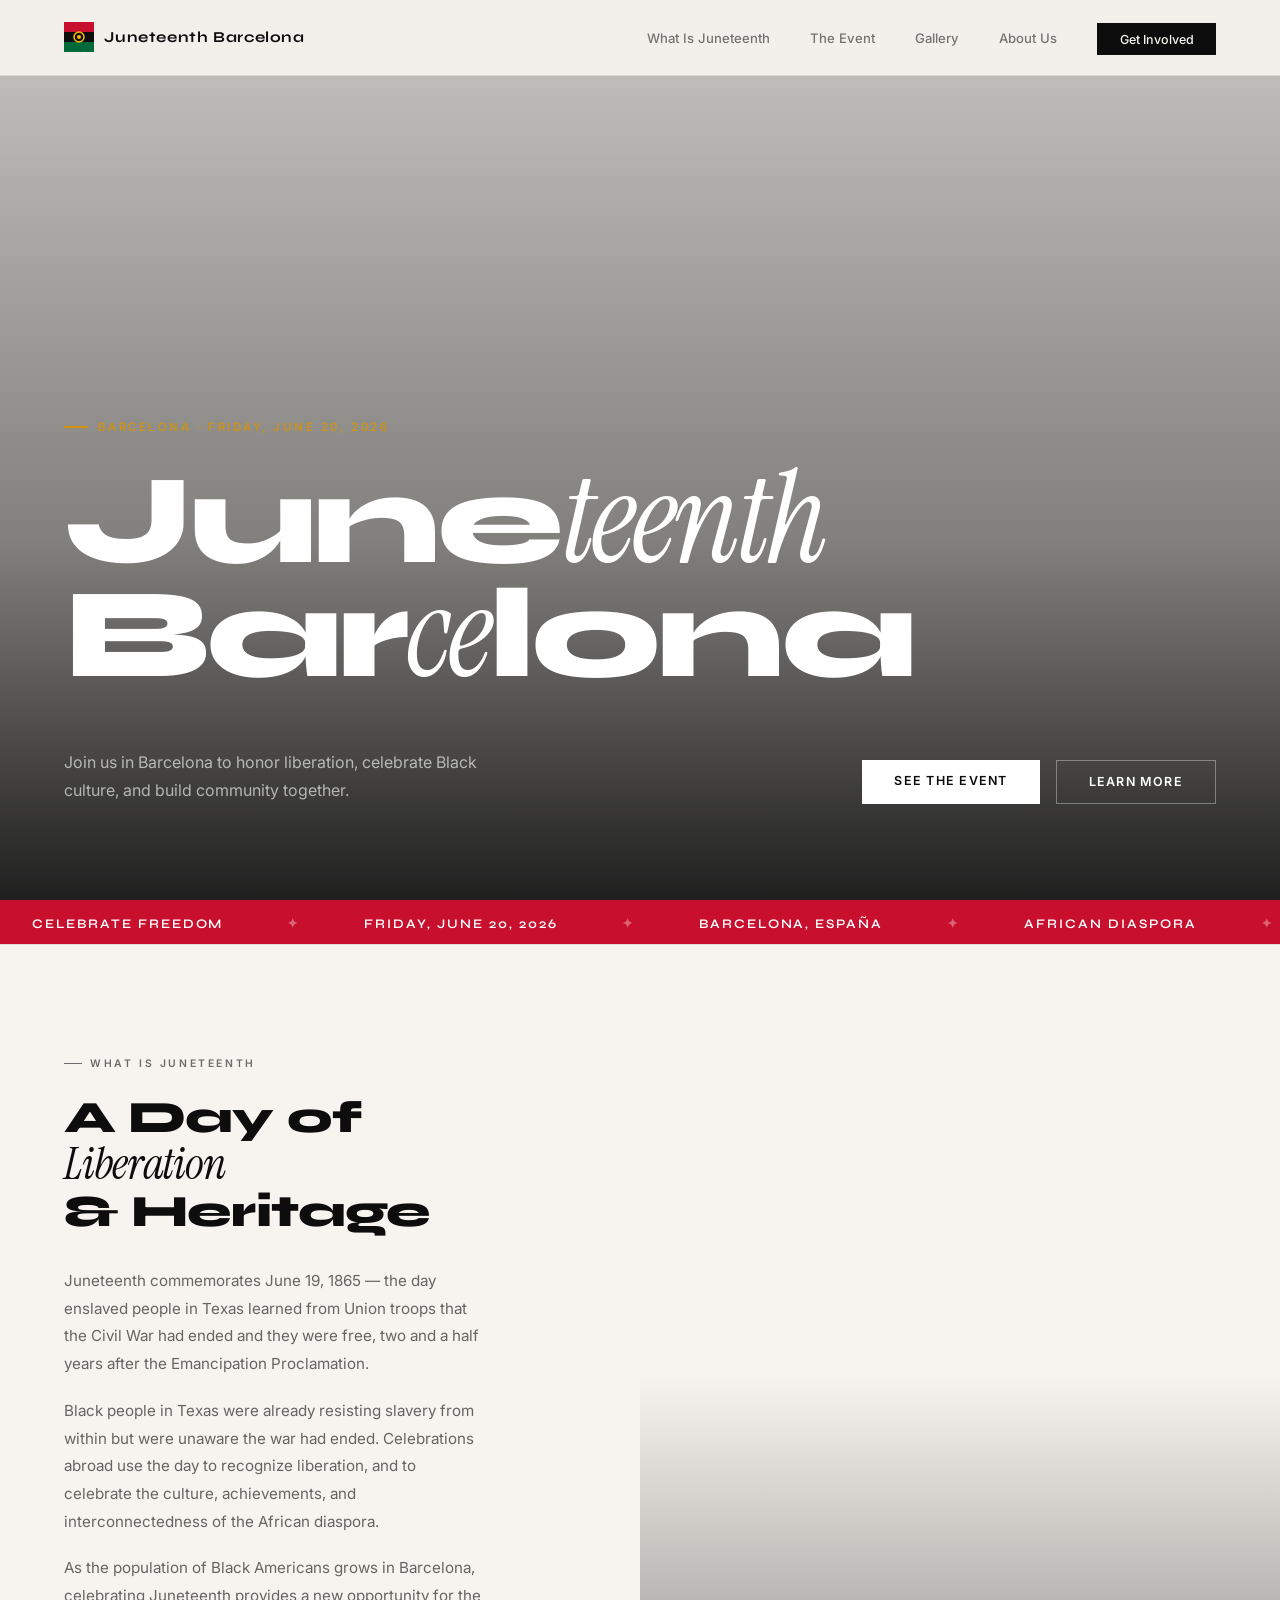
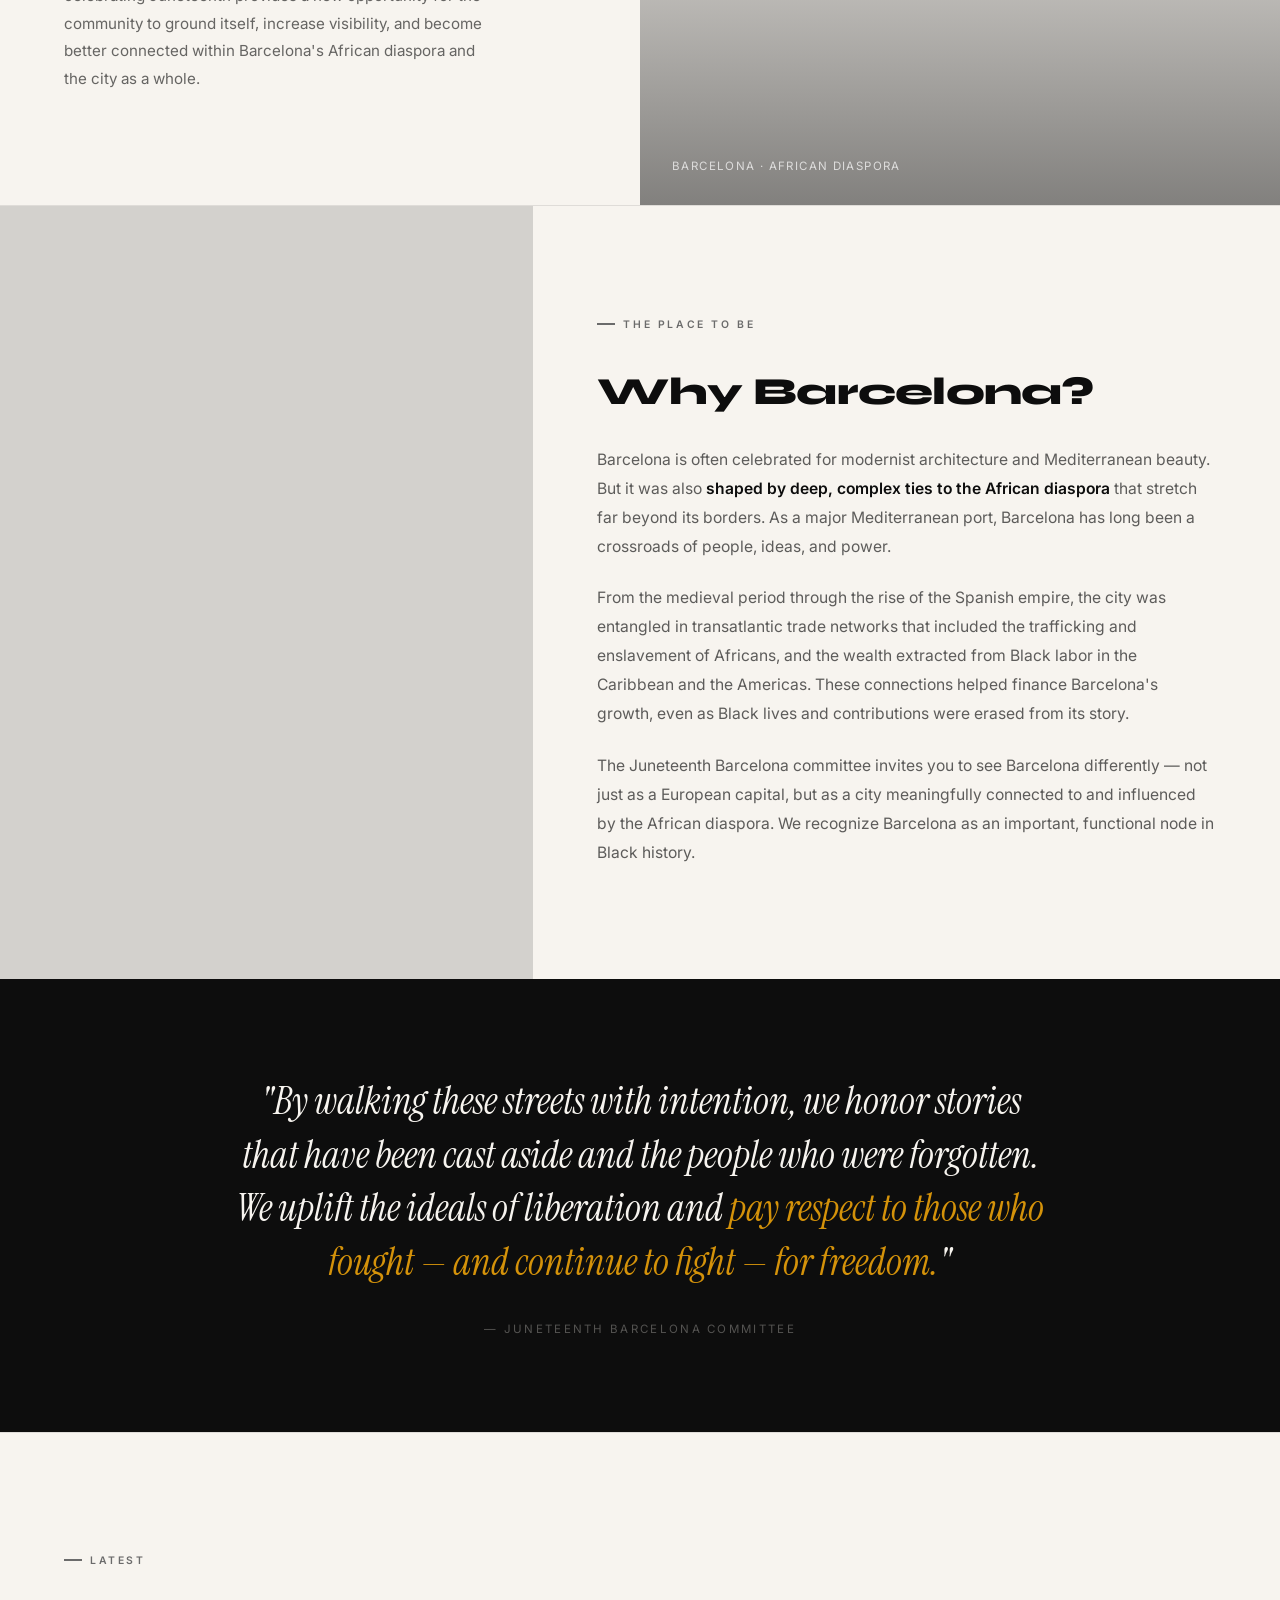
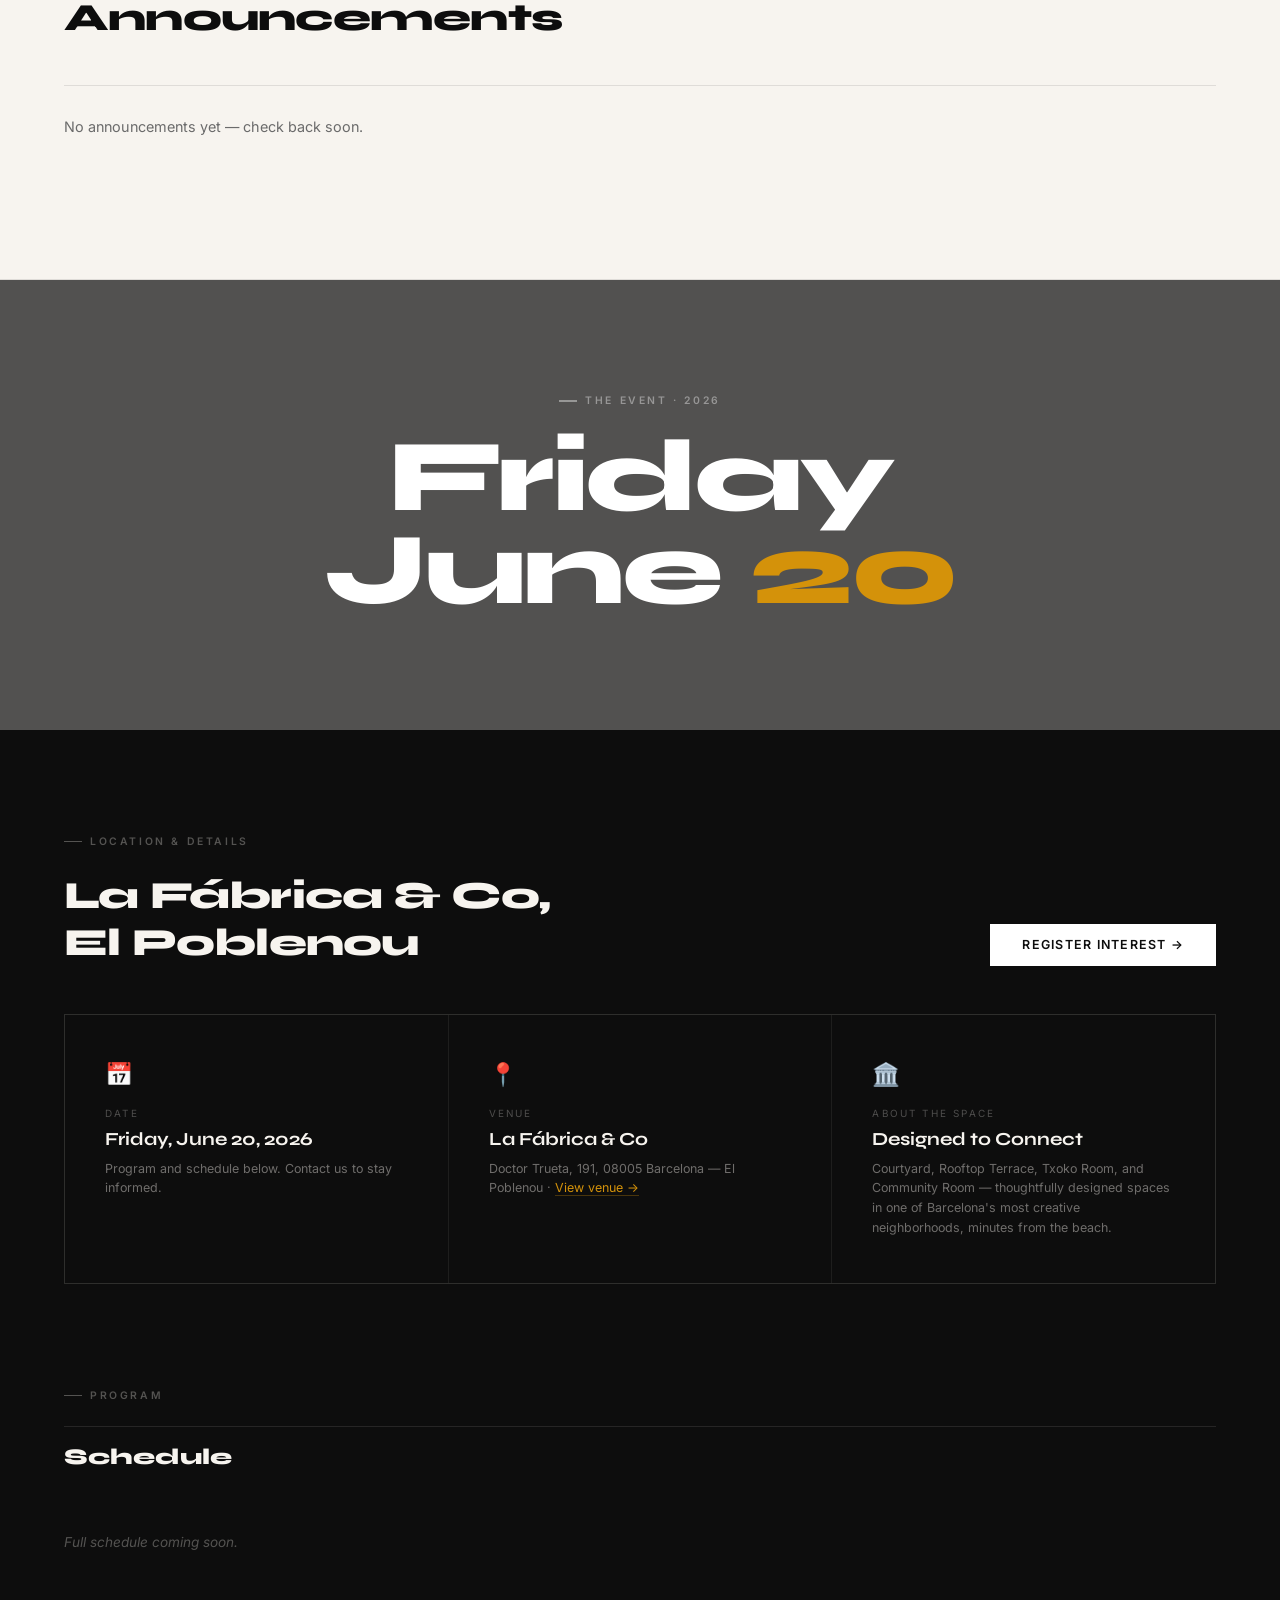
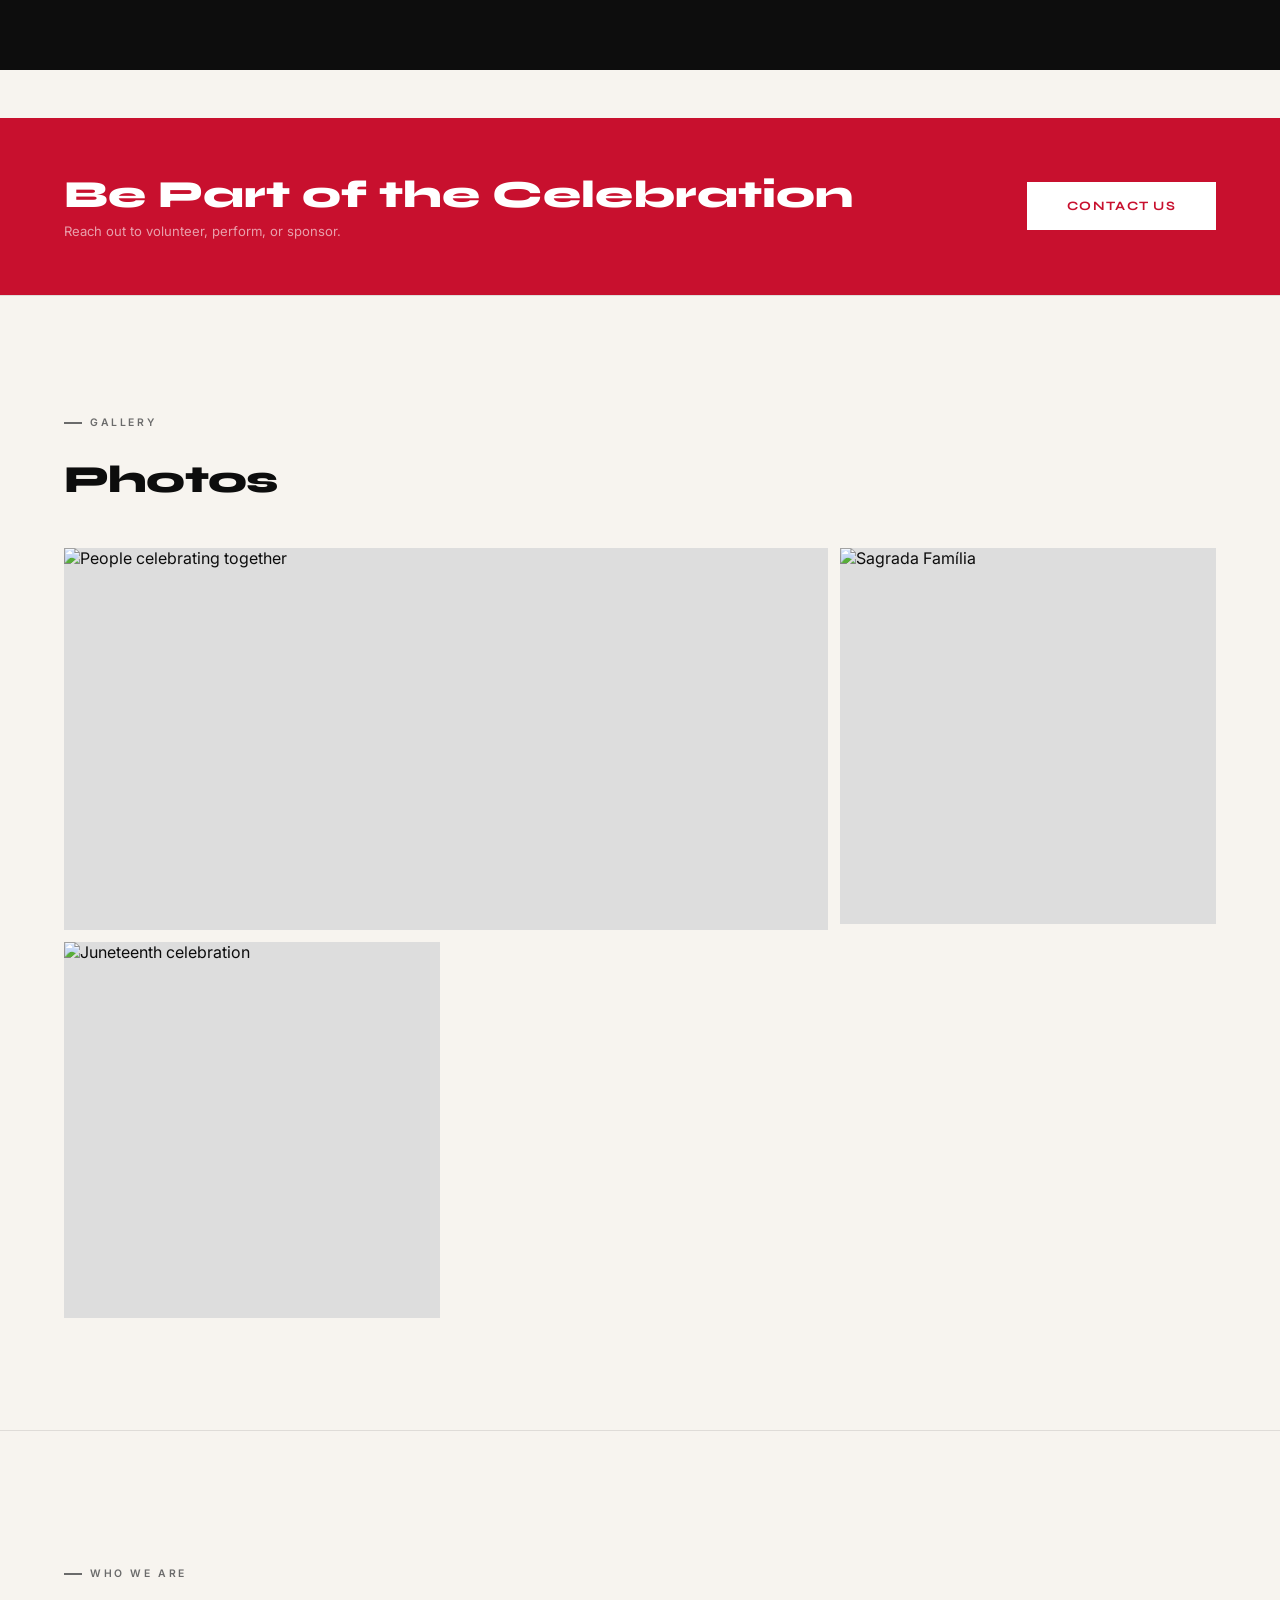
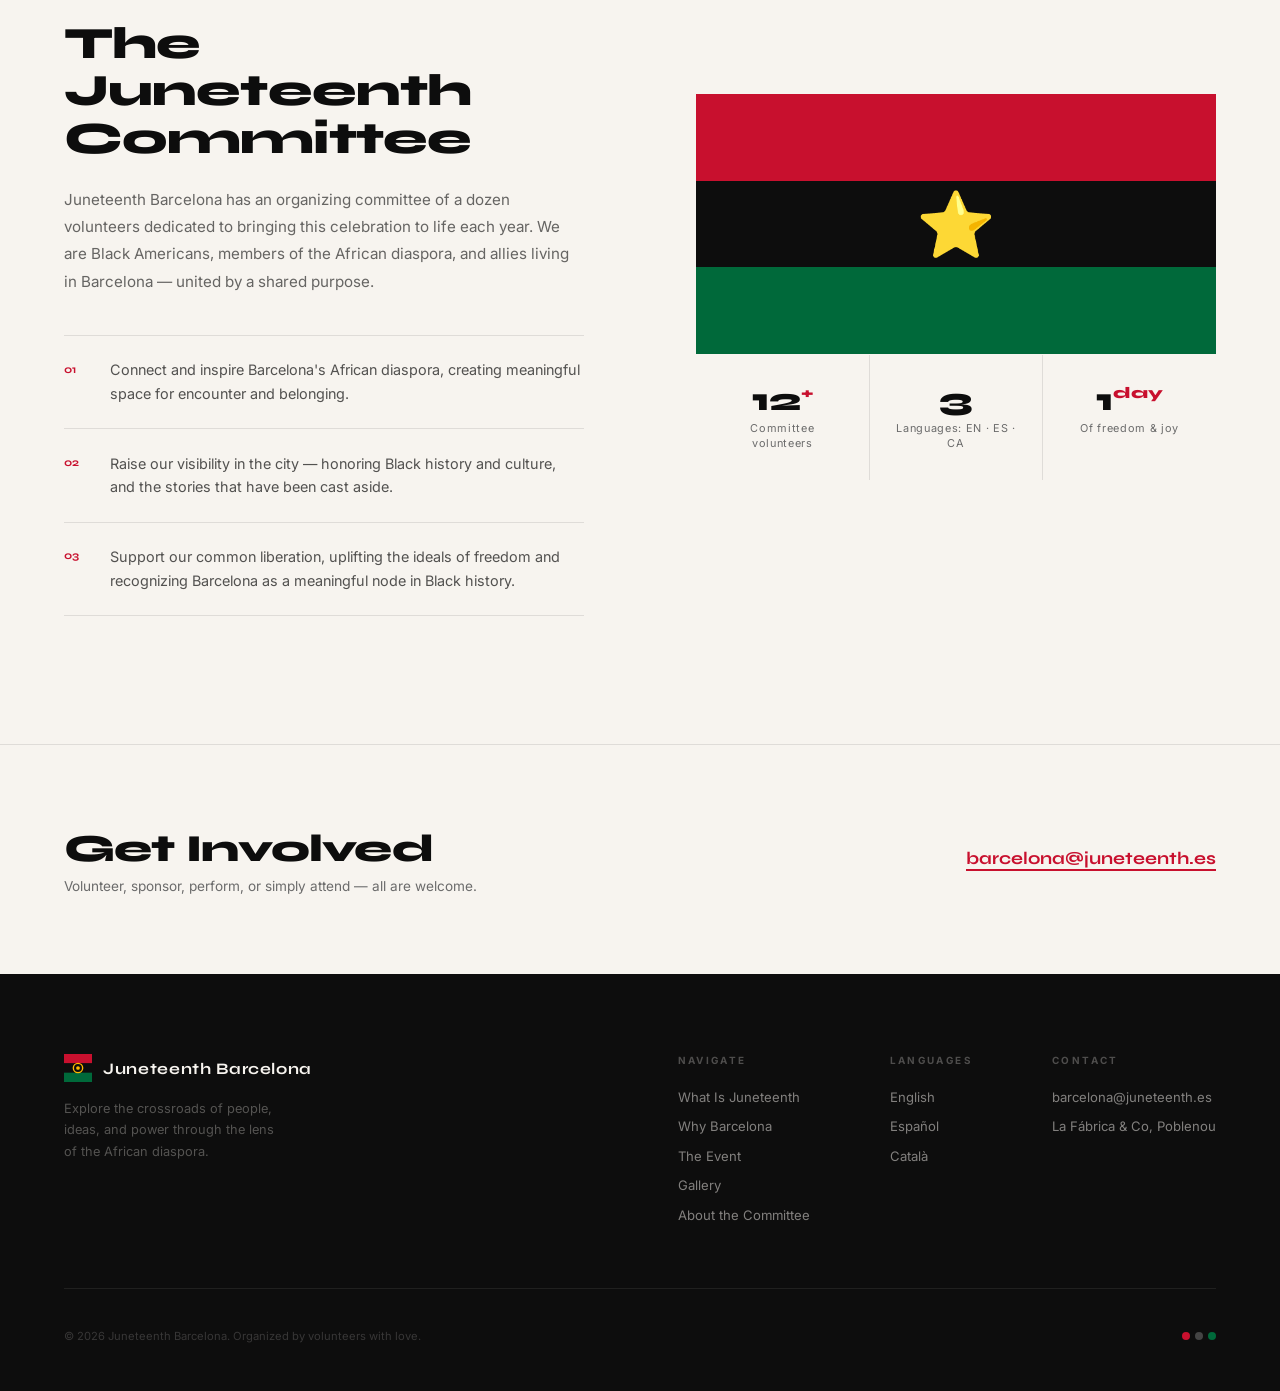
==== index.html @ 84a9c9a1 "Add files via upload draft" ====
<!DOCTYPE html>
<html lang="en">
<head>
<meta charset="UTF-8">
<meta name="viewport" content="width=device-width, initial-scale=1.0">
<title>Juneteenth Barcelona — June 20, 2026</title>
<link rel="preconnect" href="https://fonts.googleapis.com">
<link href="https://fonts.googleapis.com/css2?family=Syne:wght@400;600;700;800&family=Instrument+Serif:ital@0;1&family=Inter:wght@300;400;500&display=swap" rel="stylesheet">
<script src="https://identity.netlify.com/v1/netlify-identity-widget.js"></script>
<style>
  *, *::before, *::after { margin: 0; padding: 0; box-sizing: border-box; }
  :root {
    --red:       #C8102E;
    --gold:      #D4920A;
    --green:     #00693A;
    --black:     #0D0D0D;
    --off-white: #F7F4EF;
    --mid:       #6B6B6B;
    --border:    rgba(13,13,13,0.1);
  }
  html { scroll-behavior: smooth; }
  body { background: var(--off-white); color: var(--black); font-family: 'Inter', sans-serif; overflow-x: hidden; }

  /* NAV */
  nav {
    position: fixed; top: 0; left: 0; right: 0; z-index: 100;
    display: flex; justify-content: space-between; align-items: center;
    padding: 1.4rem 5vw;
    background: rgba(247,244,239,0.93);
    backdrop-filter: blur(14px);
    border-bottom: 1px solid var(--border);
    transition: box-shadow 0.3s;
  }
  .nav-logo { display: flex; align-items: center; gap: 0.65rem; text-decoration: none; }
  .nav-logo-text { font-family: 'Syne', sans-serif; font-weight: 700; font-size: 0.95rem; letter-spacing: 0.04em; color: var(--black); }
  .nav-links { display: flex; align-items: center; gap: 2.5rem; list-style: none; }
  .nav-links a { color: var(--black); text-decoration: none; font-size: 0.82rem; font-weight: 500; opacity: 0.55; transition: opacity 0.2s; }
  .nav-links a:hover { opacity: 1; }
  .nav-cta { background: var(--black) !important; color: var(--off-white) !important; padding: 0.55rem 1.4rem !important; opacity: 1 !important; font-size: 0.78rem !important; transition: background 0.2s !important; }
  .nav-cta:hover { background: var(--red) !important; }

  /* HERO */
  .hero {
    position: relative; min-height: 100vh;
    display: flex; flex-direction: column; justify-content: flex-end;
    padding: 0 5vw 6rem; overflow: hidden;
  }
  .hero-img {
    position: absolute; inset: 0;
    background: url('https://images.unsplash.com/photo-1539037116277-4db20889f2d4?w=1920&q=80') center/cover no-repeat;
  }
  .hero-img::after {
    content: ''; position: absolute; inset: 0;
    background: linear-gradient(to top, rgba(13,13,13,0.92) 0%, rgba(13,13,13,0.5) 40%, rgba(13,13,13,0.2) 100%);
  }
  .hero-content { position: relative; z-index: 1; max-width: 900px; }
  .hero-eyebrow {
    display: inline-flex; align-items: center; gap: 0.6rem;
    font-size: 0.72rem; font-weight: 500; letter-spacing: 0.22em; text-transform: uppercase;
    color: var(--gold); margin-bottom: 1.8rem;
    opacity: 0; animation: fadeUp 0.8s 0.1s forwards;
  }
  .hero-eyebrow::before { content: ''; display: inline-block; width: 24px; height: 2px; background: var(--gold); }
  .hero-h1 {
    font-family: 'Syne', sans-serif; font-weight: 800;
    font-size: clamp(4rem, 10vw, 9rem);
    line-height: 0.88; letter-spacing: -0.03em; color: white;
    opacity: 0; animation: fadeUp 0.9s 0.25s forwards;
  }
  .hero-h1 .serif { font-family: 'Instrument Serif', serif; font-style: italic; font-weight: 400; }
  .hero-bottom {
    display: flex; justify-content: space-between; align-items: flex-end;
    margin-top: 3.5rem; flex-wrap: wrap; gap: 2rem;
    opacity: 0; animation: fadeUp 0.9s 0.5s forwards;
    position: relative; z-index: 1;
  }
  .hero-desc { font-size: 1rem; line-height: 1.75; color: rgba(255,255,255,0.62); max-width: 460px; }
  .hero-ctas { display: flex; gap: 1rem; flex-wrap: wrap; flex-shrink: 0; }
  .btn { display: inline-block; padding: 0.85rem 2rem; font-size: 0.78rem; font-weight: 600; letter-spacing: 0.1em; text-transform: uppercase; text-decoration: none; transition: all 0.22s; border: none; cursor: pointer; }
  .btn-white { background: white; color: var(--black); }
  .btn-white:hover { background: var(--gold); color: white; }
  .btn-outline { background: transparent; color: white; border: 1px solid rgba(255,255,255,0.35); }
  .btn-outline:hover { border-color: white; }

  /* TICKER */
  .ticker { background: var(--red); overflow: hidden; padding: 0.75rem 0; white-space: nowrap; }
  .ticker-track { display: inline-flex; animation: ticker 30s linear infinite; }
  .ticker-track span { font-family: 'Syne', sans-serif; font-weight: 600; font-size: 0.82rem; letter-spacing: 0.15em; text-transform: uppercase; color: white; padding: 0 2rem; }
  .ticker-track .sep { color: rgba(255,255,255,0.35); }

  /* SHARED */
  .section-tag { display: inline-flex; align-items: center; gap: 0.5rem; font-size: 0.65rem; font-weight: 600; letter-spacing: 0.25em; text-transform: uppercase; color: var(--mid); margin-bottom: 1.5rem; }
  .section-tag::before { content: ''; display: inline-block; width: 18px; height: 1.5px; background: currentColor; }

  /* WHAT IS */
  .what-is { display: grid; grid-template-columns: 1fr 1fr; border-top: 1px solid var(--border); min-height: 600px; }
  .what-is-left { padding: 7rem 5vw; display: flex; flex-direction: column; justify-content: center; }
  .what-is-title { font-family: 'Syne', sans-serif; font-weight: 800; font-size: clamp(2rem, 3.5vw, 3rem); line-height: 1.05; letter-spacing: -0.02em; margin-bottom: 2rem; }
  .what-is-title .serif { font-family: 'Instrument Serif', serif; font-style: italic; font-weight: 400; }
  .what-is-body { font-size: 0.95rem; line-height: 1.82; color: rgba(13,13,13,0.62); max-width: 420px; }
  .what-is-body p + p { margin-top: 1.2rem; }
  .what-is-img {
    position: relative; overflow: hidden;
    background: url('https://images.unsplash.com/photo-1583422409516-2895a77efded?w=768&q=80') center/cover no-repeat;
  }
  .what-is-img-overlay { position: absolute; inset: 0; background: linear-gradient(to top, rgba(13,13,13,0.5) 0%, transparent 50%); }
  .what-is-img-caption { position: absolute; bottom: 2rem; left: 2rem; right: 2rem; font-size: 0.72rem; letter-spacing: 0.12em; text-transform: uppercase; color: rgba(255,255,255,0.7); }

  /* BCN HISTORY */
  .bcn-history { border-top: 1px solid var(--border); display: grid; grid-template-columns: 5fr 7fr; }
  .bcn-img {
    position: relative; overflow: hidden; min-height: 500px;
    background: url('https://images.unsplash.com/photo-1529156069898-49953e39b3ac?w=768&q=80') center/cover no-repeat;
  }
  .bcn-img-overlay { position: absolute; inset: 0; background: rgba(13,13,13,0.15); }
  .bcn-text { padding: 7rem 5vw; display: flex; flex-direction: column; justify-content: center; }
  .bcn-title { font-family: 'Syne', sans-serif; font-weight: 800; font-size: clamp(1.8rem, 3vw, 2.8rem); line-height: 1.1; letter-spacing: -0.02em; margin: 1rem 0 2rem; }
  .bcn-body { font-size: 0.98rem; line-height: 1.85; color: rgba(13,13,13,0.66); }
  .bcn-body p + p { margin-top: 1.4rem; }
  .bcn-body strong { color: var(--black); font-weight: 600; }

  /* PULL QUOTE */
  .pull-quote { background: var(--black); padding: 6rem 5vw; text-align: center; }
  .pull-quote blockquote { font-family: 'Instrument Serif', serif; font-style: italic; font-size: clamp(1.5rem, 3vw, 2.5rem); line-height: 1.4; color: var(--off-white); max-width: 820px; margin: 0 auto; }
  .pull-quote blockquote span { color: var(--gold); }
  .pull-quote cite { display: block; margin-top: 2rem; font-style: normal; font-size: 0.72rem; letter-spacing: 0.2em; text-transform: uppercase; color: rgba(247,244,239,0.3); }

  /* ANNOUNCEMENTS */
  .announcements-section { padding: 7rem 5vw; border-top: 1px solid var(--border); }
  .announcements-header { display: flex; justify-content: space-between; align-items: flex-end; margin-bottom: 3rem; }
  .announcements-title { font-family: 'Syne', sans-serif; font-weight: 800; font-size: clamp(1.8rem, 3vw, 2.8rem); line-height: 1; letter-spacing: -0.02em; margin-top: 0.5rem; }
  .announcement-list { display: flex; flex-direction: column; }
  .announcement-item { display: grid; grid-template-columns: 120px 1fr; gap: 3rem; padding: 2rem 0; border-top: 1px solid var(--border); transition: background 0.2s; }
  .announcement-item:last-child { border-bottom: 1px solid var(--border); }
  .ann-date { font-size: 0.72rem; letter-spacing: 0.1em; text-transform: uppercase; color: var(--mid); padding-top: 0.2rem; }
  .ann-title { font-family: 'Syne', sans-serif; font-weight: 700; font-size: 1.1rem; margin-bottom: 0.4rem; }
  .ann-summary { font-size: 0.88rem; line-height: 1.65; color: rgba(13,13,13,0.6); }
  .no-announcements { font-size: 0.9rem; color: var(--mid); padding: 2rem 0; border-top: 1px solid var(--border); }

  /* EVENT */
  .event-section { border-top: 1px solid var(--border); }
  .event-hero {
    position: relative; height: 50vh; min-height: 360px; overflow: hidden;
    background: url('https://images.unsplash.com/photo-1567532939604-b6b5b0db2604?w=1920&q=80') center 30%/cover no-repeat;
    display: flex; align-items: center; justify-content: center;
  }
  .event-hero::after { content: ''; position: absolute; inset: 0; background: rgba(13,13,13,0.7); }
  .event-hero-text { position: relative; z-index: 1; text-align: center; color: white; }
  .event-hero-text .section-tag { color: rgba(255,255,255,0.4); justify-content: center; display: flex; }
  .event-hero-date { font-family: 'Syne', sans-serif; font-weight: 800; font-size: clamp(3rem, 8vw, 7rem); line-height: 0.9; letter-spacing: -0.03em; margin-top: 0.5rem; }
  .event-hero-date .accent { color: var(--gold); }

  .event-details { background: var(--black); color: var(--off-white); padding: 6rem 5vw; }
  .event-grid { display: grid; grid-template-columns: repeat(3, 1fr); gap: 1px; background: rgba(247,244,239,0.07); border: 1px solid rgba(247,244,239,0.07); margin-top: 3rem; }
  .event-cell { background: var(--black); padding: 2.8rem 2.5rem; transition: background 0.2s; }
  .event-cell:hover { background: #161616; }
  .detail-icon { font-size: 1.4rem; margin-bottom: 1.2rem; display: block; }
  .detail-label { font-size: 0.62rem; letter-spacing: 0.22em; text-transform: uppercase; color: rgba(247,244,239,0.28); margin-bottom: 0.6rem; }
  .detail-value { font-family: 'Syne', sans-serif; font-weight: 700; font-size: 1.15rem; color: var(--off-white); line-height: 1.2; }
  .detail-sub { font-size: 0.78rem; color: rgba(247,244,239,0.42); margin-top: 0.5rem; line-height: 1.6; }
  .detail-sub a { color: var(--gold); text-decoration: none; border-bottom: 1px solid rgba(212,146,10,0.3); }
  .detail-sub a:hover { border-color: var(--gold); }

  /* SCHEDULE */
  .schedule-section { background: var(--black); padding: 0 5vw 6rem; }
  .schedule-title { font-family: 'Syne', sans-serif; font-weight: 800; font-size: 1.4rem; color: var(--off-white); margin-bottom: 1.5rem; padding-top: 1rem; border-top: 1px solid rgba(247,244,239,0.1); }
  .schedule-list { display: flex; flex-direction: column; }
  .schedule-item { display: grid; grid-template-columns: 100px 1fr; gap: 2rem; padding: 1.5rem 0; border-bottom: 1px solid rgba(247,244,239,0.07); }
  .schedule-time { font-family: 'Syne', sans-serif; font-weight: 700; font-size: 0.85rem; color: var(--gold); padding-top: 0.1rem; }
  .schedule-activity { font-size: 0.95rem; color: var(--off-white); line-height: 1.5; }
  .schedule-desc { font-size: 0.8rem; color: rgba(247,244,239,0.45); margin-top: 0.25rem; }
  .schedule-empty { font-size: 0.85rem; color: rgba(247,244,239,0.3); padding: 1.5rem 0; font-style: italic; }

  .register-banner { background: var(--red); padding: 3.5rem 5vw; display: flex; justify-content: space-between; align-items: center; gap: 2rem; flex-wrap: wrap; margin-top: 3rem; }
  .register-text { font-family: 'Syne', sans-serif; font-weight: 800; font-size: clamp(1.4rem, 3vw, 2.4rem); color: white; line-height: 1.1; }
  .register-sub { font-size: 0.82rem; color: rgba(255,255,255,0.6); margin-top: 0.4rem; }
  .btn-register { background: white; color: var(--red); padding: 1rem 2.5rem; font-family: 'Syne', sans-serif; font-weight: 700; font-size: 0.8rem; letter-spacing: 0.1em; text-transform: uppercase; border: none; cursor: pointer; white-space: nowrap; text-decoration: none; display: inline-block; transition: background 0.2s, color 0.2s; }
  .btn-register:hover { background: var(--black); color: white; }
  .btn-register-hidden { display: none; }

  /* GALLERY */
  .gallery-section { padding: 7rem 5vw; border-top: 1px solid var(--border); }
  .gallery-grid { display: grid; grid-template-columns: repeat(3, 1fr); gap: 12px; margin-top: 3rem; }
  .gallery-item { aspect-ratio: 1; overflow: hidden; position: relative; background: #ddd; }
  .gallery-item img { width: 100%; height: 100%; object-fit: cover; transition: transform 0.4s ease; display: block; }
  .gallery-item:hover img { transform: scale(1.04); }
  .gallery-item:first-child { grid-column: span 2; aspect-ratio: 2/1; }
  .gallery-caption { position: absolute; bottom: 0; left: 0; right: 0; padding: 1rem; background: linear-gradient(to top, rgba(0,0,0,0.6), transparent); font-size: 0.72rem; letter-spacing: 0.08em; color: rgba(255,255,255,0.8); text-transform: uppercase; opacity: 0; transition: opacity 0.3s; }
  .gallery-item:hover .gallery-caption { opacity: 1; }
  .gallery-empty { font-size: 0.9rem; color: var(--mid); padding: 2rem 0; }

  /* COMMITTEE */
  .committee { padding: 8rem 5vw; border-top: 1px solid var(--border); display: grid; grid-template-columns: 1fr 1fr; gap: 7rem; align-items: center; }
  .committee-title { font-family: 'Syne', sans-serif; font-weight: 800; font-size: clamp(2rem, 3.5vw, 3rem); line-height: 1.05; letter-spacing: -0.02em; margin: 1rem 0 1.5rem; }
  .committee-body { font-size: 0.95rem; line-height: 1.8; color: rgba(13,13,13,0.62); margin-bottom: 2.5rem; }
  .goal-list { list-style: none; }
  .goal-list li { display: flex; align-items: flex-start; gap: 1.5rem; padding: 1.4rem 0; border-top: 1px solid var(--border); font-size: 0.9rem; color: rgba(13,13,13,0.7); line-height: 1.65; }
  .goal-list li:last-child { border-bottom: 1px solid var(--border); }
  .goal-num { font-family: 'Syne', sans-serif; font-weight: 700; font-size: 0.7rem; color: var(--red); flex-shrink: 0; padding-top: 0.15rem; min-width: 22px; }
  .flag-panel { display: flex; flex-direction: column; gap: 1px; }
  .flag-img { flex: 1; min-height: 260px; background: linear-gradient(to bottom, var(--red) 33.3%, var(--black) 33.3%, var(--black) 66.6%, var(--green) 66.6%); display: flex; align-items: center; justify-content: center; }
  .flag-star { font-size: 4rem; }
  .flag-stat-row { display: grid; grid-template-columns: repeat(3, 1fr); gap: 1px; background: var(--border); }
  .flag-stat { background: var(--off-white); padding: 1.8rem 1.5rem; text-align: center; }
  .flag-stat-num { font-family: 'Syne', sans-serif; font-weight: 800; font-size: 2rem; color: var(--black); line-height: 1; }
  .flag-stat-num sup { font-size: 0.5em; color: var(--red); }
  .flag-stat-label { font-size: 0.68rem; letter-spacing: 0.06em; color: var(--mid); margin-top: 0.3rem; line-height: 1.4; }

  /* CONTACT */
  .contact-strip { background: var(--off-white); border-top: 1px solid var(--border); padding: 5rem 5vw; display: flex; justify-content: space-between; align-items: center; gap: 3rem; flex-wrap: wrap; }
  .contact-title { font-family: 'Syne', sans-serif; font-weight: 800; font-size: clamp(1.5rem, 3vw, 2.5rem); letter-spacing: -0.02em; }
  .contact-sub { font-size: 0.85rem; color: var(--mid); margin-top: 0.4rem; }
  .contact-email { font-family: 'Syne', sans-serif; font-weight: 700; font-size: 1.1rem; color: var(--red); text-decoration: none; border-bottom: 2px solid var(--red); transition: color 0.2s, border-color 0.2s; }
  .contact-email:hover { color: var(--black); border-color: var(--black); }

  /* FOOTER */
  footer { background: var(--black); color: var(--off-white); padding: 5rem 5vw 3rem; }
  .footer-top { display: flex; justify-content: space-between; align-items: flex-start; padding-bottom: 4rem; border-bottom: 1px solid rgba(247,244,239,0.08); gap: 4rem; flex-wrap: wrap; }
  .footer-logo-wrap { display: flex; align-items: center; gap: 0.7rem; margin-bottom: 1rem; }
  .footer-logo-text { font-family: 'Syne', sans-serif; font-weight: 700; font-size: 1rem; letter-spacing: 0.04em; }
  .footer-tagline { font-size: 0.8rem; color: rgba(247,244,239,0.3); line-height: 1.65; max-width: 220px; }
  .footer-nav { display: flex; gap: 5rem; flex-wrap: wrap; }
  .footer-col h5 { font-size: 0.62rem; letter-spacing: 0.24em; text-transform: uppercase; color: rgba(247,244,239,0.28); margin-bottom: 1.2rem; }
  .footer-col ul { list-style: none; display: flex; flex-direction: column; gap: 0.6rem; }
  .footer-col a { color: rgba(247,244,239,0.5); text-decoration: none; font-size: 0.82rem; transition: color 0.2s; }
  .footer-col a:hover { color: var(--off-white); }
  .footer-bottom { display: flex; justify-content: space-between; align-items: center; padding-top: 2.5rem; flex-wrap: wrap; gap: 1rem; }
  .footer-bottom p { font-size: 0.7rem; color: rgba(247,244,244,0.18); }
  .flag-dots { display: flex; gap: 5px; }
  .flag-dot { width: 8px; height: 8px; border-radius: 50%; }
  .social-links { display: flex; gap: 1.5rem; }
  .social-links a { color: rgba(247,244,239,0.35); text-decoration: none; font-size: 0.72rem; letter-spacing: 0.12em; text-transform: uppercase; transition: color 0.2s; }
  .social-links a:hover { color: var(--gold); }

  /* ANIMATIONS */
  @keyframes fadeUp { from { opacity: 0; transform: translateY(20px); } to { opacity: 1; transform: translateY(0); } }
  @keyframes ticker { from { transform: translateX(0); } to { transform: translateX(-50%); } }
  .reveal { opacity: 0; transform: translateY(22px); transition: opacity 0.65s ease, transform 0.65s ease; }
  .reveal.visible { opacity: 1; transform: translateY(0); }

  /* RESPONSIVE */
  @media (max-width: 900px) {
    .nav-links { display: none; }
    .what-is { grid-template-columns: 1fr; }
    .what-is-img { height: 380px; }
    .bcn-history { grid-template-columns: 1fr; }
    .bcn-img { height: 320px; min-height: unset; }
    .event-grid { grid-template-columns: 1fr; }
    .gallery-grid { grid-template-columns: 1fr 1fr; }
    .gallery-item:first-child { grid-column: span 2; }
    .committee { grid-template-columns: 1fr; gap: 3rem; }
    .flag-panel { display: none; }
    .footer-nav { gap: 3rem; }
    .contact-strip { flex-direction: column; align-items: flex-start; }
    .announcement-item { grid-template-columns: 1fr; gap: 0.5rem; }
  }
</style>
</head>
<body>

<nav id="nav">
  <a href="#" class="nav-logo">
    <svg width="30" height="30" viewBox="0 0 30 30"><rect width="30" height="10" fill="#C8102E"/><rect y="10" width="30" height="10" fill="#0D0D0D"/><rect y="20" width="30" height="10" fill="#00693A"/><circle cx="15" cy="15" r="5" fill="none" stroke="#FFB800" stroke-width="1.5"/><circle cx="15" cy="15" r="2" fill="#FFB800"/></svg>
    <span class="nav-logo-text">Juneteenth Barcelona</span>
  </a>
  <ul class="nav-links">
    <li><a href="#what-is">What Is Juneteenth</a></li>
    <li><a href="#event">The Event</a></li>
    <li><a href="#gallery">Gallery</a></li>
    <li><a href="#committee">About Us</a></li>
    <li><a href="#contact" id="nav-contact" class="nav-cta">Get Involved</a></li>
  </ul>
</nav>

<!-- HERO -->
<section class="hero">
  <div class="hero-img"></div>
  <div class="hero-content">
    <div class="hero-eyebrow" id="hero-eyebrow">Barcelona · June 20, 2026</div>
    <h1 class="hero-h1">June<span class="serif">teenth</span><br>Bar<span class="serif">ce</span>lona</h1>
  </div>
  <div class="hero-bottom">
    <p class="hero-desc" id="hero-desc">Explore the crossroads of people, ideas, and power through the lens of the African diaspora. Join us in Barcelona to honor liberation, celebrate Black culture, and build community together.</p>
    <div class="hero-ctas">
      <a href="#event" class="btn btn-white">See the Event</a>
      <a href="#what-is" class="btn btn-outline">Learn More</a>
    </div>
  </div>
</section>

<!-- TICKER -->
<div class="ticker">
  <div class="ticker-track" id="ticker-track">
    <span>Celebrate Freedom</span><span class="sep">✦</span>
    <span id="ticker-date">June 20, 2026</span><span class="sep">✦</span>
    <span>Barcelona, España</span><span class="sep">✦</span>
    <span>African Diaspora</span><span class="sep">✦</span>
    <span id="ticker-venue">La Fábrica · Poblenou</span><span class="sep">✦</span>
    <span>Community · Culture · Liberation</span><span class="sep">✦</span>
    <span>Celebrate Freedom</span><span class="sep">✦</span>
    <span id="ticker-date2">June 20, 2026</span><span class="sep">✦</span>
    <span>Barcelona, España</span><span class="sep">✦</span>
    <span>African Diaspora</span><span class="sep">✦</span>
    <span id="ticker-venue2">La Fábrica · Poblenou</span><span class="sep">✦</span>
    <span>Community · Culture · Liberation</span><span class="sep">✦</span>
  </div>
</div>

<!-- WHAT IS JUNETEENTH -->
<section class="what-is" id="what-is">
  <div class="what-is-left reveal">
    <div class="section-tag">What Is Juneteenth</div>
    <h2 class="what-is-title">A Day of<br><span class="serif">Liberation</span><br>&amp; Heritage</h2>
    <div class="what-is-body">
      <p>Juneteenth commemorates June 19, 1865 — the day enslaved people in Texas learned from Union troops that the Civil War had ended and they were free, two and a half years after the Emancipation Proclamation.</p>
      <p>Black people in Texas were already resisting slavery from within but were unaware the war had ended. Celebrations abroad use the day to recognize liberation, and to celebrate the culture, achievements, and interconnectedness of the African diaspora.</p>
      <p>As the population of Black Americans grows in Barcelona, celebrating Juneteenth provides a new opportunity for the community to ground itself, increase visibility, and become better connected within Barcelona's African diaspora and the city as a whole.</p>
    </div>
  </div>
  <div class="what-is-img reveal">
    <div class="what-is-img-overlay"></div>
    <div class="what-is-img-caption">Barcelona · African Diaspora</div>
  </div>
</section>

<!-- BARCELONA HISTORY -->
<section class="bcn-history" id="about">
  <div class="bcn-img reveal"><div class="bcn-img-overlay"></div></div>
  <div class="bcn-text reveal">
    <div class="section-tag">The Place to Be</div>
    <h2 class="bcn-title">Why Barcelona?</h2>
    <div class="bcn-body">
      <p>Barcelona is often celebrated for modernist architecture and Mediterranean beauty. But it was also <strong>shaped by deep, complex ties to the African diaspora</strong> that stretch far beyond its borders. As a major Mediterranean port, Barcelona has long been a crossroads of people, ideas, and power.</p>
      <p>From the medieval period through the rise of the Spanish empire, the city was entangled in transatlantic trade networks that included the trafficking and enslavement of Africans, and the wealth extracted from Black labor in the Caribbean and the Americas. These connections helped finance Barcelona's growth, even as Black lives and contributions were erased from its story.</p>
      <p>The Juneteenth Barcelona committee invites you to see Barcelona differently — not just as a European capital, but as a city meaningfully connected to and influenced by the African diaspora. We recognize Barcelona as an important, functional node in Black history.</p>
    </div>
  </div>
</section>

<!-- PULL QUOTE -->
<div class="pull-quote reveal">
  <blockquote>"By walking these streets with intention, we honor stories that have been cast aside and the people who were forgotten. We uplift the ideals of liberation and <span>pay respect to those who fought — and continue to fight — for freedom.</span>"</blockquote>
  <cite>— Juneteenth Barcelona Committee</cite>
</div>

<!-- ANNOUNCEMENTS -->
<section class="announcements-section" id="announcements">
  <div class="announcements-header reveal">
    <div>
      <div class="section-tag">Latest</div>
      <h2 class="announcements-title">Announcements</h2>
    </div>
  </div>
  <div class="announcement-list reveal" id="announcement-list">
    <p class="no-announcements">No announcements yet — check back soon.</p>
  </div>
</section>

<!-- EVENT -->
<section class="event-section" id="event">
  <div class="event-hero">
    <div class="event-hero-text">
      <div class="section-tag">The Event · 2026</div>
      <div class="event-hero-date" id="event-hero-date">Friday<br>June <span class="accent">20</span></div>
    </div>
  </div>
  <div class="event-details">
    <div style="display:flex;justify-content:space-between;align-items:flex-end;flex-wrap:wrap;gap:2rem;">
      <div>
        <div class="section-tag" style="color:rgba(247,244,239,0.3)">Location &amp; Details</div>
        <div style="font-family:'Syne',sans-serif;font-weight:800;font-size:clamp(1.5rem,3vw,2.5rem);letter-spacing:-0.02em;color:var(--off-white);" id="event-venue-title">La Fábrica &amp; Co,<br>El Poblenou</div>
      </div>
      <a href="#contact" class="btn btn-white" id="event-register-btn">Register Interest →</a>
    </div>
    <div class="event-grid reveal">
      <div class="event-cell">
        <span class="detail-icon">📅</span>
        <div class="detail-label">Date</div>
        <div class="detail-value" id="event-date">Friday, June 20, 2026</div>
        <div class="detail-sub">Program and schedule below. Contact us to stay informed.</div>
      </div>
      <div class="event-cell">
        <span class="detail-icon">📍</span>
        <div class="detail-label">Venue</div>
        <div class="detail-value" id="event-venue-name">La Fábrica &amp; Co</div>
        <div class="detail-sub" id="event-venue-address">Doctor Trueta, 191, 08005 Barcelona — El Poblenou · <a id="event-venue-link" href="https://lafabrica-co.com/en/event-spaces/" target="_blank">View venue →</a></div>
      </div>
      <div class="event-cell">
        <span class="detail-icon">🏛️</span>
        <div class="detail-label">About the Space</div>
        <div class="detail-value">Designed to Connect</div>
        <div class="detail-sub">Courtyard, Rooftop Terrace, Txoko Room, and Community Room — thoughtfully designed spaces in one of Barcelona's most creative neighborhoods, minutes from the beach.</div>
      </div>
    </div>
  </div>

  <!-- SCHEDULE -->
  <div class="schedule-section reveal" id="schedule-section">
    <div style="padding-bottom:1rem;">
      <div class="section-tag" style="color:rgba(247,244,239,0.3)">Program</div>
      <div class="schedule-title">Schedule</div>
    </div>
    <div class="schedule-list" id="schedule-list">
      <p class="schedule-empty">Full schedule coming soon.</p>
    </div>
  </div>

  <div class="register-banner">
    <div>
      <div class="register-text">Be Part of the Celebration</div>
      <div class="register-sub">Reach out to volunteer, perform, or sponsor.</div>
    </div>
    <a id="register-cta" href="#contact" class="btn-register">Contact Us</a>
  </div>
</section>

<!-- GALLERY -->
<section class="gallery-section" id="gallery">
  <div class="reveal">
    <div class="section-tag">Gallery</div>
    <h2 class="announcements-title">Photos</h2>
  </div>
  <div class="gallery-grid reveal" id="gallery-grid">
    <p class="gallery-empty">Photos coming soon.</p>
  </div>
</section>

<!-- COMMITTEE -->
<section class="committee" id="committee">
  <div class="reveal">
    <div class="section-tag">Who We Are</div>
    <h2 class="committee-title">The Juneteenth<br>Committee</h2>
    <p class="committee-body">Juneteenth Barcelona has an organizing committee of a dozen volunteers dedicated to bringing this celebration to life each year. We are Black Americans, members of the African diaspora, and allies living in Barcelona — united by a shared purpose.</p>
    <ul class="goal-list">
      <li><span class="goal-num">01</span><span>Connect and inspire Barcelona's African diaspora, creating meaningful space for encounter and belonging.</span></li>
      <li><span class="goal-num">02</span><span>Raise our visibility in the city — honoring Black history and culture, and the stories that have been cast aside.</span></li>
      <li><span class="goal-num">03</span><span>Support our common liberation, uplifting the ideals of freedom and recognizing Barcelona as a meaningful node in Black history.</span></li>
    </ul>
  </div>
  <div class="flag-panel reveal">
    <div class="flag-img"><span class="flag-star">⭐</span></div>
    <div class="flag-stat-row">
      <div class="flag-stat"><div class="flag-stat-num">12<sup>+</sup></div><div class="flag-stat-label">Committee volunteers</div></div>
      <div class="flag-stat"><div class="flag-stat-num">3</div><div class="flag-stat-label">Languages: EN · ES · CA</div></div>
      <div class="flag-stat"><div class="flag-stat-num">1<sup>day</sup></div><div class="flag-stat-label">Of freedom &amp; joy</div></div>
    </div>
  </div>
</section>

<!-- CONTACT -->
<div class="contact-strip" id="contact">
  <div class="reveal">
    <h3 class="contact-title">Get Involved</h3>
    <p class="contact-sub">Volunteer, sponsor, perform, or simply attend — all are welcome.</p>
  </div>
  <a href="#" class="contact-email reveal" id="contact-email">barcelona@juneteenth.es</a>
</div>

<!-- FOOTER -->
<footer>
  <div class="footer-top">
    <div>
      <div class="footer-logo-wrap">
        <svg width="28" height="28" viewBox="0 0 30 30"><rect width="30" height="10" fill="#C8102E"/><rect y="10" width="30" height="10" fill="#0D0D0D"/><rect y="20" width="30" height="10" fill="#00693A"/><circle cx="15" cy="15" r="5" fill="none" stroke="#FFB800" stroke-width="1.5"/><circle cx="15" cy="15" r="2" fill="#FFB800"/></svg>
        <span class="footer-logo-text">Juneteenth Barcelona</span>
      </div>
      <p class="footer-tagline" id="footer-tagline">Celebrating Black freedom, heritage, and community in Barcelona.</p>
    </div>
    <div class="footer-nav">
      <div class="footer-col">
        <h5>Navigate</h5>
        <ul>
          <li><a href="#what-is">What Is Juneteenth</a></li>
          <li><a href="#about">Why Barcelona</a></li>
          <li><a href="#event">The Event</a></li>
          <li><a href="#gallery">Gallery</a></li>
          <li><a href="#committee">About the Committee</a></li>
        </ul>
      </div>
      <div class="footer-col">
        <h5>Languages</h5>
        <ul>
          <li><a href="#">English</a></li>
          <li><a href="#">Español</a></li>
          <li><a href="#">Català</a></li>
        </ul>
      </div>
      <div class="footer-col">
        <h5>Contact</h5>
        <ul>
          <li><a href="#" id="footer-email">barcelona@juneteenth.es</a></li>
          <li><a href="https://lafabrica-co.com/en/event-spaces/" target="_blank" id="footer-venue">La Fábrica &amp; Co, Poblenou</a></li>
          <li><a href="#" id="footer-social-ig" style="display:none">Instagram</a></li>
          <li><a href="#" id="footer-social-fb" style="display:none">Facebook</a></li>
        </ul>
      </div>
    </div>
  </div>
  <div class="footer-bottom">
    <p>© 2026 Juneteenth Barcelona. Organized by volunteers with love.</p>
    <div class="flag-dots">
      <div class="flag-dot" style="background:var(--red)"></div>
      <div class="flag-dot" style="background:#444"></div>
      <div class="flag-dot" style="background:var(--green)"></div>
    </div>
  </div>
</footer>

<script>
// ── Load CMS data from JSON files ──────────────────────────────
async function loadData() {
  try {
    const [eventRes, settingsRes, galleryRes, announcementsRes] = await Promise.allSettled([
      fetch('/_data/event.json'),
      fetch('/_data/settings.json'),
      fetch('/_data/gallery.json'),
      fetch('/_data/announcements/')
    ]);

    if (eventRes.status === 'fulfilled' && eventRes.value.ok) {
      const event = await eventRes.value.json();
      applyEventData(event);
    }
    if (settingsRes.status === 'fulfilled' && settingsRes.value.ok) {
      const settings = await settingsRes.value.json();
      applySettings(settings);
    }
    if (galleryRes.status === 'fulfilled' && galleryRes.value.ok) {
      const gallery = await galleryRes.value.json();
      applyGallery(gallery);
    }
  } catch(e) {
    // Falls back gracefully to default HTML content
  }
}

function applyEventData(event) {
  if (event.date) {
    document.getElementById('event-date').textContent = event.date;
    // Parse date for hero display
    const parts = event.date.match(/(\w+),?\s+(\w+)\s+(\d+)/);
    if (parts) {
      document.getElementById('event-hero-date').innerHTML =
        parts[1] + '<br>' + parts[2] + ' <span class="accent">' + parts[3] + '</span>';
    }
    document.getElementById('ticker-date').textContent = event.date;
    document.getElementById('ticker-date2').textContent = event.date;
    document.getElementById('hero-eyebrow').textContent = 'Barcelona · ' + event.date;
  }
  if (event.venue_name) {
    document.getElementById('event-venue-name').textContent = event.venue_name;
    document.getElementById('event-venue-title').innerHTML = event.venue_name + ',<br>El Poblenou';
    document.getElementById('ticker-venue').textContent = event.venue_name + ' · Poblenou';
    document.getElementById('ticker-venue2').textContent = event.venue_name + ' · Poblenou';
    document.getElementById('footer-venue').textContent = event.venue_name + ', Poblenou';
  }
  if (event.venue_address) {
    const addrEl = document.getElementById('event-venue-address');
    const link = document.getElementById('event-venue-link');
    addrEl.textContent = event.venue_address + ' · ';
    if (link) {
      link.href = event.venue_url || '#';
      addrEl.appendChild(link);
    }
  }
  if (event.register_url) {
    const btn = document.getElementById('event-register-btn');
    const cta = document.getElementById('register-cta');
    btn.href = event.register_url;
    btn.textContent = 'Get Tickets →';
    cta.href = event.register_url;
    cta.textContent = 'Get Tickets';
  }
  // Schedule
  if (event.schedule && event.schedule.length > 0) {
    const list = document.getElementById('schedule-list');
    list.innerHTML = event.schedule.map(item => `
      <div class="schedule-item">
        <div class="schedule-time">${item.time}</div>
        <div>
          <div class="schedule-activity">${item.activity}</div>
          ${item.description ? `<div class="schedule-desc">${item.description}</div>` : ''}
        </div>
      </div>
    `).join('');
  }
}

function applySettings(settings) {
  if (settings.hero_description) {
    document.getElementById('hero-desc').textContent = settings.hero_description;
  }
  if (settings.email) {
    const email = settings.email;
    document.getElementById('contact-email').href = 'mailto:' + email;
    document.getElementById('contact-email').textContent = email;
    document.getElementById('footer-email').href = 'mailto:' + email;
    document.getElementById('footer-email').textContent = email;
    document.getElementById('nav-contact').href = 'mailto:' + email;
  }
  if (settings.tagline) {
    document.getElementById('footer-tagline').textContent = settings.tagline;
  }
  if (settings.instagram) {
    const el = document.getElementById('footer-social-ig');
    el.href = settings.instagram; el.style.display = '';
  }
  if (settings.facebook) {
    const el = document.getElementById('footer-social-fb');
    el.href = settings.facebook; el.style.display = '';
  }
}

function applyGallery(gallery) {
  if (!gallery.photos || gallery.photos.length === 0) return;
  const grid = document.getElementById('gallery-grid');
  grid.innerHTML = gallery.photos.map(photo => `
    <div class="gallery-item">
      <img src="${photo.image}" alt="${photo.alt || ''}" loading="lazy">
      ${photo.caption ? `<div class="gallery-caption">${photo.caption}</div>` : ''}
    </div>
  `).join('');
}

// ── Scroll reveal ──────────────────────────────────────────────
const reveals = document.querySelectorAll('.reveal');
const io = new IntersectionObserver((entries) => {
  entries.forEach((entry, i) => {
    if (entry.isIntersecting) {
      setTimeout(() => entry.target.classList.add('visible'), i * 70);
      io.unobserve(entry.target);
    }
  });
}, { threshold: 0.08 });
reveals.forEach(el => io.observe(el));

// ── Nav shadow ─────────────────────────────────────────────────
window.addEventListener('scroll', () => {
  document.getElementById('nav').style.boxShadow =
    window.scrollY > 40 ? '0 1px 20px rgba(0,0,0,0.07)' : 'none';
});

// ── Netlify Identity redirect ──────────────────────────────────
if (window.netlifyIdentity) {
  window.netlifyIdentity.on('init', user => {
    if (!user) {
      window.netlifyIdentity.on('login', () => { document.location.href = '/admin/'; });
    }
  });
}

loadData();
</script>
</body>
</html>
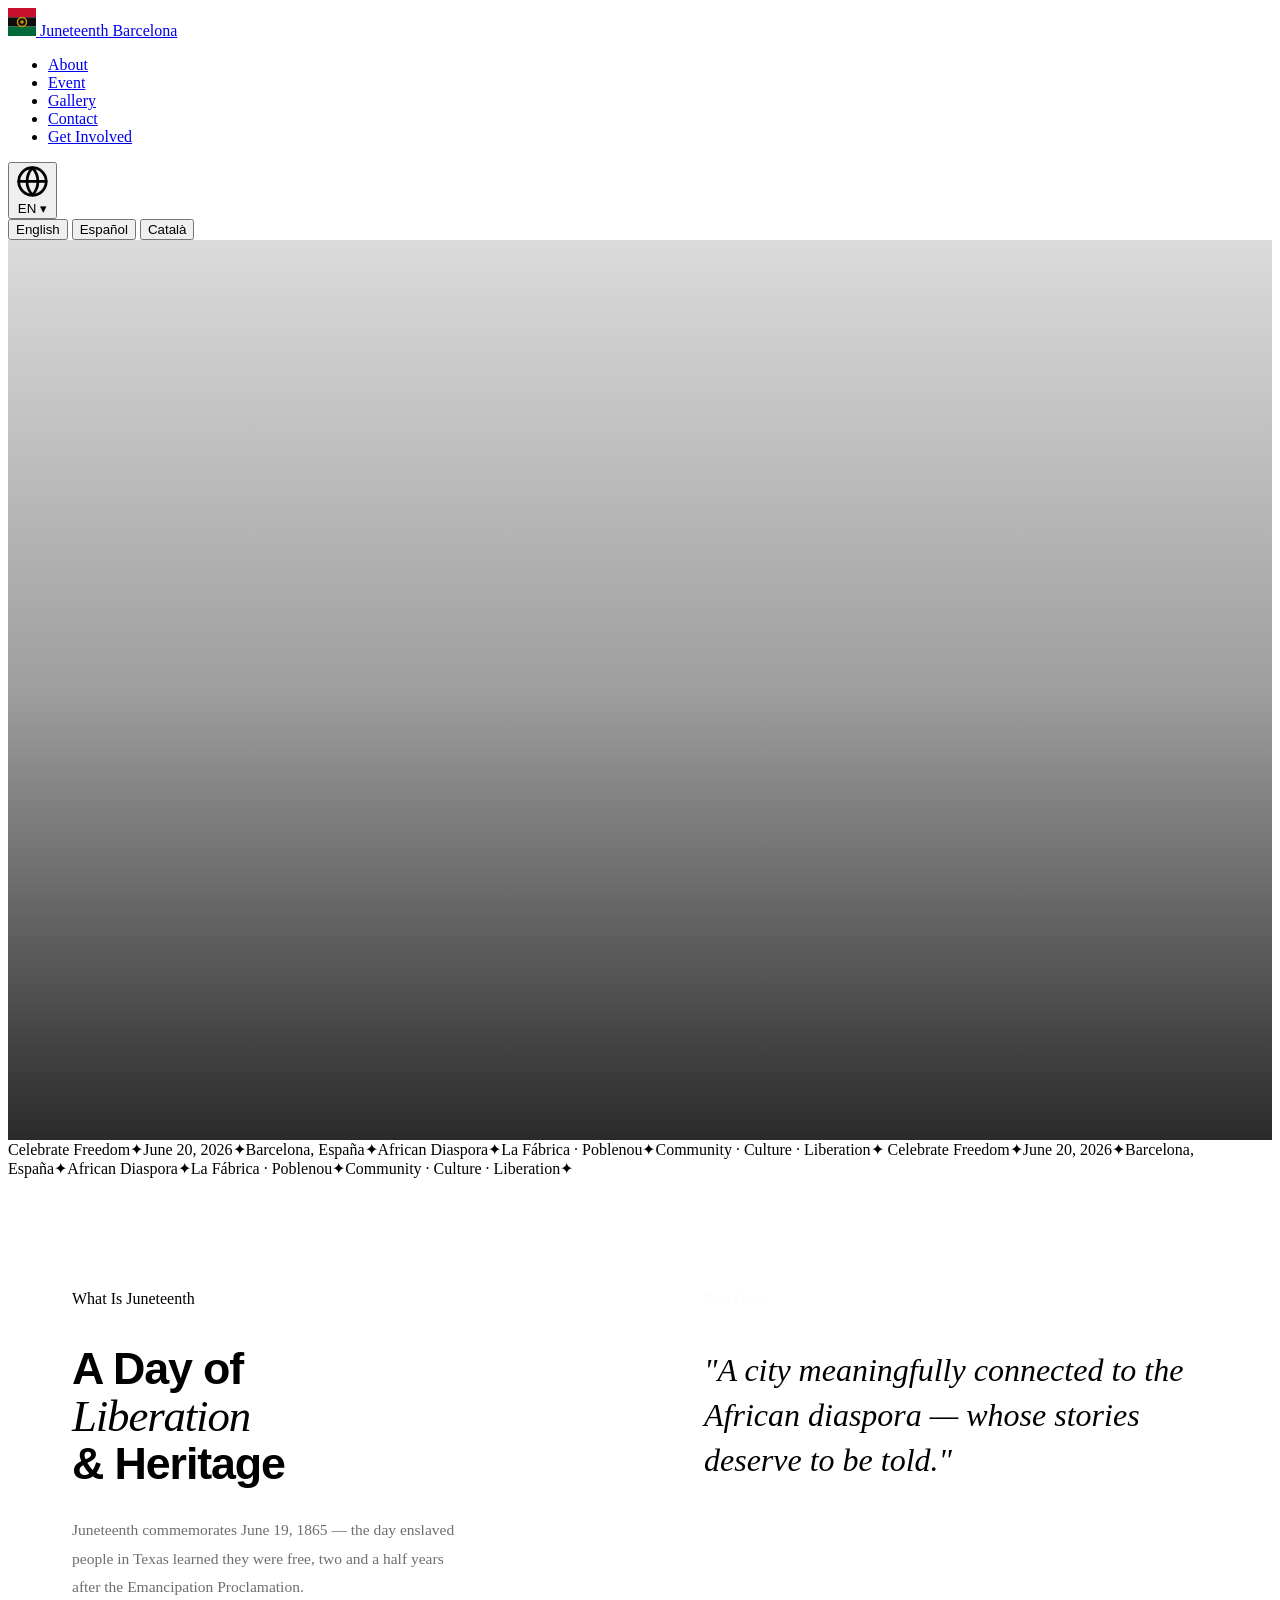
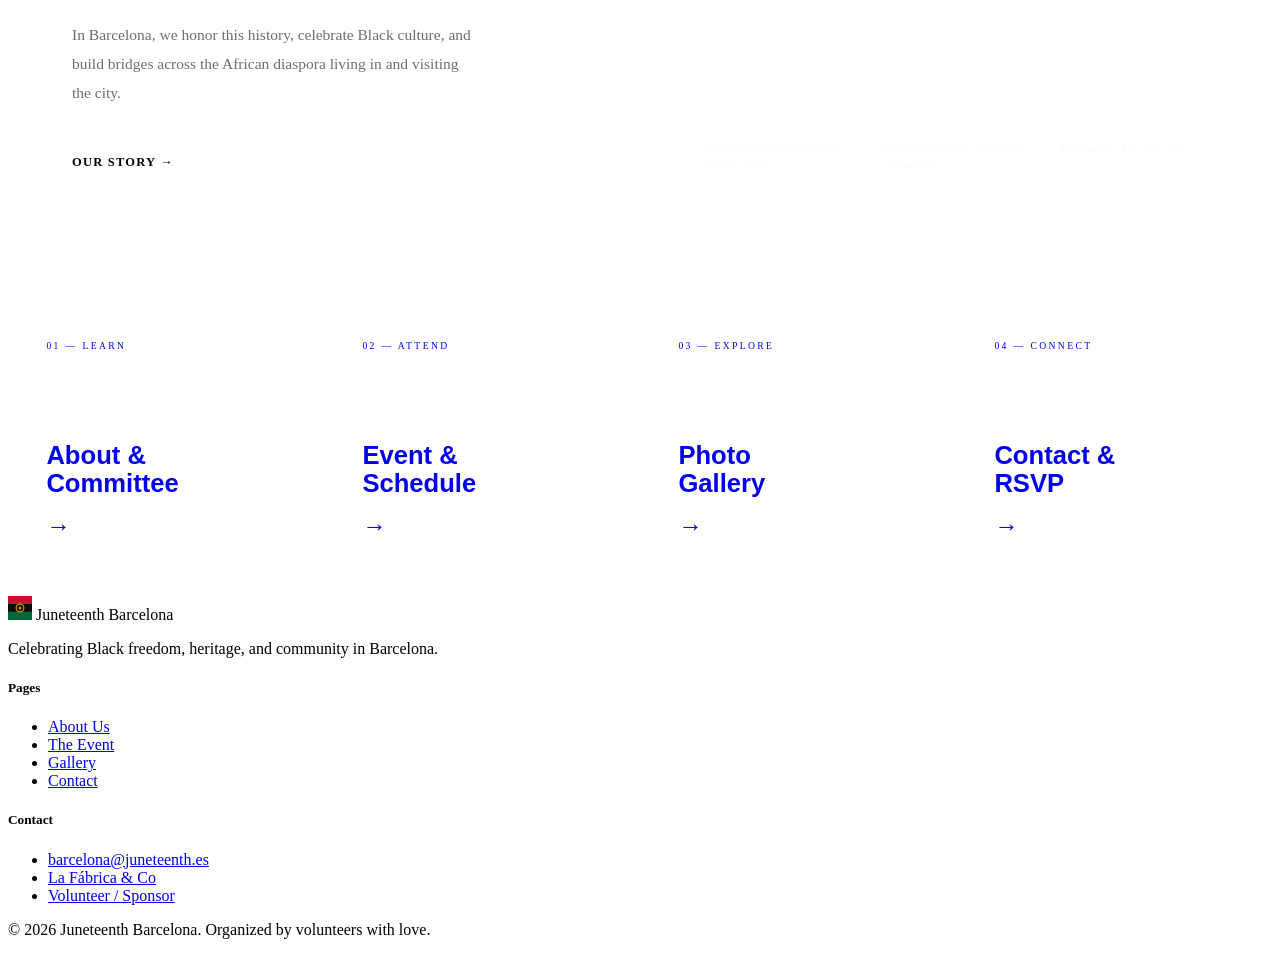
==== commit c5a0b674: "Add files via upload v5" ====
--- a/index.html
+++ b/index.html
@@ -3,653 +3,290 @@
 <head>
 <meta charset="UTF-8">
 <meta name="viewport" content="width=device-width, initial-scale=1.0">
-<title>Juneteenth Barcelona — June 20, 2026</title>
-<link rel="preconnect" href="https://fonts.googleapis.com">
-<link href="https://fonts.googleapis.com/css2?family=Syne:wght@400;600;700;800&family=Instrument+Serif:ital@0;1&family=Inter:wght@300;400;500&display=swap" rel="stylesheet">
-<script src="https://identity.netlify.com/v1/netlify-identity-widget.js"></script>
+<title>Juneteenth Barcelona</title>
+<link rel="stylesheet" href="shared.css">
 <style>
-  *, *::before, *::after { margin: 0; padding: 0; box-sizing: border-box; }
-  :root {
-    --red:       #C8102E;
-    --gold:      #D4920A;
-    --green:     #00693A;
-    --black:     #0D0D0D;
-    --off-white: #F7F4EF;
-    --mid:       #6B6B6B;
-    --border:    rgba(13,13,13,0.1);
-  }
-  html { scroll-behavior: smooth; }
-  body { background: var(--off-white); color: var(--black); font-family: 'Inter', sans-serif; overflow-x: hidden; }
-
-  /* NAV */
-  nav {
-    position: fixed; top: 0; left: 0; right: 0; z-index: 100;
-    display: flex; justify-content: space-between; align-items: center;
-    padding: 1.4rem 5vw;
-    background: rgba(247,244,239,0.93);
-    backdrop-filter: blur(14px);
-    border-bottom: 1px solid var(--border);
-    transition: box-shadow 0.3s;
-  }
-  .nav-logo { display: flex; align-items: center; gap: 0.65rem; text-decoration: none; }
-  .nav-logo-text { font-family: 'Syne', sans-serif; font-weight: 700; font-size: 0.95rem; letter-spacing: 0.04em; color: var(--black); }
-  .nav-links { display: flex; align-items: center; gap: 2.5rem; list-style: none; }
-  .nav-links a { color: var(--black); text-decoration: none; font-size: 0.82rem; font-weight: 500; opacity: 0.55; transition: opacity 0.2s; }
-  .nav-links a:hover { opacity: 1; }
-  .nav-cta { background: var(--black) !important; color: var(--off-white) !important; padding: 0.55rem 1.4rem !important; opacity: 1 !important; font-size: 0.78rem !important; transition: background 0.2s !important; }
-  .nav-cta:hover { background: var(--red) !important; }
-
-  /* HERO */
-  .hero {
-    position: relative; min-height: 100vh;
-    display: flex; flex-direction: column; justify-content: flex-end;
-    padding: 0 5vw 6rem; overflow: hidden;
-  }
-  .hero-img {
-    position: absolute; inset: 0;
-    background: url('https://images.unsplash.com/photo-1539037116277-4db20889f2d4?w=1920&q=80') center/cover no-repeat;
-  }
-  .hero-img::after {
-    content: ''; position: absolute; inset: 0;
-    background: linear-gradient(to top, rgba(13,13,13,0.92) 0%, rgba(13,13,13,0.5) 40%, rgba(13,13,13,0.2) 100%);
-  }
-  .hero-content { position: relative; z-index: 1; max-width: 900px; }
-  .hero-eyebrow {
-    display: inline-flex; align-items: center; gap: 0.6rem;
-    font-size: 0.72rem; font-weight: 500; letter-spacing: 0.22em; text-transform: uppercase;
-    color: var(--gold); margin-bottom: 1.8rem;
-    opacity: 0; animation: fadeUp 0.8s 0.1s forwards;
-  }
-  .hero-eyebrow::before { content: ''; display: inline-block; width: 24px; height: 2px; background: var(--gold); }
-  .hero-h1 {
-    font-family: 'Syne', sans-serif; font-weight: 800;
-    font-size: clamp(4rem, 10vw, 9rem);
-    line-height: 0.88; letter-spacing: -0.03em; color: white;
-    opacity: 0; animation: fadeUp 0.9s 0.25s forwards;
-  }
-  .hero-h1 .serif { font-family: 'Instrument Serif', serif; font-style: italic; font-weight: 400; }
-  .hero-bottom {
-    display: flex; justify-content: space-between; align-items: flex-end;
-    margin-top: 3.5rem; flex-wrap: wrap; gap: 2rem;
-    opacity: 0; animation: fadeUp 0.9s 0.5s forwards;
-    position: relative; z-index: 1;
-  }
-  .hero-desc { font-size: 1rem; line-height: 1.75; color: rgba(255,255,255,0.62); max-width: 460px; }
-  .hero-ctas { display: flex; gap: 1rem; flex-wrap: wrap; flex-shrink: 0; }
-  .btn { display: inline-block; padding: 0.85rem 2rem; font-size: 0.78rem; font-weight: 600; letter-spacing: 0.1em; text-transform: uppercase; text-decoration: none; transition: all 0.22s; border: none; cursor: pointer; }
-  .btn-white { background: white; color: var(--black); }
-  .btn-white:hover { background: var(--gold); color: white; }
-  .btn-outline { background: transparent; color: white; border: 1px solid rgba(255,255,255,0.35); }
-  .btn-outline:hover { border-color: white; }
-
-  /* TICKER */
-  .ticker { background: var(--red); overflow: hidden; padding: 0.75rem 0; white-space: nowrap; }
-  .ticker-track { display: inline-flex; animation: ticker 30s linear infinite; }
-  .ticker-track span { font-family: 'Syne', sans-serif; font-weight: 600; font-size: 0.82rem; letter-spacing: 0.15em; text-transform: uppercase; color: white; padding: 0 2rem; }
-  .ticker-track .sep { color: rgba(255,255,255,0.35); }
-
-  /* SHARED */
-  .section-tag { display: inline-flex; align-items: center; gap: 0.5rem; font-size: 0.65rem; font-weight: 600; letter-spacing: 0.25em; text-transform: uppercase; color: var(--mid); margin-bottom: 1.5rem; }
-  .section-tag::before { content: ''; display: inline-block; width: 18px; height: 1.5px; background: currentColor; }
-
-  /* WHAT IS */
-  .what-is { display: grid; grid-template-columns: 1fr 1fr; border-top: 1px solid var(--border); min-height: 600px; }
-  .what-is-left { padding: 7rem 5vw; display: flex; flex-direction: column; justify-content: center; }
-  .what-is-title { font-family: 'Syne', sans-serif; font-weight: 800; font-size: clamp(2rem, 3.5vw, 3rem); line-height: 1.05; letter-spacing: -0.02em; margin-bottom: 2rem; }
-  .what-is-title .serif { font-family: 'Instrument Serif', serif; font-style: italic; font-weight: 400; }
-  .what-is-body { font-size: 0.95rem; line-height: 1.82; color: rgba(13,13,13,0.62); max-width: 420px; }
-  .what-is-body p + p { margin-top: 1.2rem; }
-  .what-is-img {
-    position: relative; overflow: hidden;
-    background: url('https://images.unsplash.com/photo-1583422409516-2895a77efded?w=768&q=80') center/cover no-repeat;
-  }
-  .what-is-img-overlay { position: absolute; inset: 0; background: linear-gradient(to top, rgba(13,13,13,0.5) 0%, transparent 50%); }
-  .what-is-img-caption { position: absolute; bottom: 2rem; left: 2rem; right: 2rem; font-size: 0.72rem; letter-spacing: 0.12em; text-transform: uppercase; color: rgba(255,255,255,0.7); }
-
-  /* BCN HISTORY */
-  .bcn-history { border-top: 1px solid var(--border); display: grid; grid-template-columns: 5fr 7fr; }
-  .bcn-img {
-    position: relative; overflow: hidden; min-height: 500px;
-    background: url('https://images.unsplash.com/photo-1529156069898-49953e39b3ac?w=768&q=80') center/cover no-repeat;
-  }
-  .bcn-img-overlay { position: absolute; inset: 0; background: rgba(13,13,13,0.15); }
-  .bcn-text { padding: 7rem 5vw; display: flex; flex-direction: column; justify-content: center; }
-  .bcn-title { font-family: 'Syne', sans-serif; font-weight: 800; font-size: clamp(1.8rem, 3vw, 2.8rem); line-height: 1.1; letter-spacing: -0.02em; margin: 1rem 0 2rem; }
-  .bcn-body { font-size: 0.98rem; line-height: 1.85; color: rgba(13,13,13,0.66); }
-  .bcn-body p + p { margin-top: 1.4rem; }
-  .bcn-body strong { color: var(--black); font-weight: 600; }
-
-  /* PULL QUOTE */
-  .pull-quote { background: var(--black); padding: 6rem 5vw; text-align: center; }
-  .pull-quote blockquote { font-family: 'Instrument Serif', serif; font-style: italic; font-size: clamp(1.5rem, 3vw, 2.5rem); line-height: 1.4; color: var(--off-white); max-width: 820px; margin: 0 auto; }
-  .pull-quote blockquote span { color: var(--gold); }
-  .pull-quote cite { display: block; margin-top: 2rem; font-style: normal; font-size: 0.72rem; letter-spacing: 0.2em; text-transform: uppercase; color: rgba(247,244,239,0.3); }
-
-  /* ANNOUNCEMENTS */
-  .announcements-section { padding: 7rem 5vw; border-top: 1px solid var(--border); }
-  .announcements-header { display: flex; justify-content: space-between; align-items: flex-end; margin-bottom: 3rem; }
-  .announcements-title { font-family: 'Syne', sans-serif; font-weight: 800; font-size: clamp(1.8rem, 3vw, 2.8rem); line-height: 1; letter-spacing: -0.02em; margin-top: 0.5rem; }
-  .announcement-list { display: flex; flex-direction: column; }
-  .announcement-item { display: grid; grid-template-columns: 120px 1fr; gap: 3rem; padding: 2rem 0; border-top: 1px solid var(--border); transition: background 0.2s; }
-  .announcement-item:last-child { border-bottom: 1px solid var(--border); }
-  .ann-date { font-size: 0.72rem; letter-spacing: 0.1em; text-transform: uppercase; color: var(--mid); padding-top: 0.2rem; }
-  .ann-title { font-family: 'Syne', sans-serif; font-weight: 700; font-size: 1.1rem; margin-bottom: 0.4rem; }
-  .ann-summary { font-size: 0.88rem; line-height: 1.65; color: rgba(13,13,13,0.6); }
-  .no-announcements { font-size: 0.9rem; color: var(--mid); padding: 2rem 0; border-top: 1px solid var(--border); }
-
-  /* EVENT */
-  .event-section { border-top: 1px solid var(--border); }
-  .event-hero {
-    position: relative; height: 50vh; min-height: 360px; overflow: hidden;
-    background: url('https://images.unsplash.com/photo-1567532939604-b6b5b0db2604?w=1920&q=80') center 30%/cover no-repeat;
-    display: flex; align-items: center; justify-content: center;
-  }
-  .event-hero::after { content: ''; position: absolute; inset: 0; background: rgba(13,13,13,0.7); }
-  .event-hero-text { position: relative; z-index: 1; text-align: center; color: white; }
-  .event-hero-text .section-tag { color: rgba(255,255,255,0.4); justify-content: center; display: flex; }
-  .event-hero-date { font-family: 'Syne', sans-serif; font-weight: 800; font-size: clamp(3rem, 8vw, 7rem); line-height: 0.9; letter-spacing: -0.03em; margin-top: 0.5rem; }
-  .event-hero-date .accent { color: var(--gold); }
-
-  .event-details { background: var(--black); color: var(--off-white); padding: 6rem 5vw; }
-  .event-grid { display: grid; grid-template-columns: repeat(3, 1fr); gap: 1px; background: rgba(247,244,239,0.07); border: 1px solid rgba(247,244,239,0.07); margin-top: 3rem; }
-  .event-cell { background: var(--black); padding: 2.8rem 2.5rem; transition: background 0.2s; }
-  .event-cell:hover { background: #161616; }
-  .detail-icon { font-size: 1.4rem; margin-bottom: 1.2rem; display: block; }
-  .detail-label { font-size: 0.62rem; letter-spacing: 0.22em; text-transform: uppercase; color: rgba(247,244,239,0.28); margin-bottom: 0.6rem; }
-  .detail-value { font-family: 'Syne', sans-serif; font-weight: 700; font-size: 1.15rem; color: var(--off-white); line-height: 1.2; }
-  .detail-sub { font-size: 0.78rem; color: rgba(247,244,239,0.42); margin-top: 0.5rem; line-height: 1.6; }
-  .detail-sub a { color: var(--gold); text-decoration: none; border-bottom: 1px solid rgba(212,146,10,0.3); }
-  .detail-sub a:hover { border-color: var(--gold); }
-
-  /* SCHEDULE */
-  .schedule-section { background: var(--black); padding: 0 5vw 6rem; }
-  .schedule-title { font-family: 'Syne', sans-serif; font-weight: 800; font-size: 1.4rem; color: var(--off-white); margin-bottom: 1.5rem; padding-top: 1rem; border-top: 1px solid rgba(247,244,239,0.1); }
-  .schedule-list { display: flex; flex-direction: column; }
-  .schedule-item { display: grid; grid-template-columns: 100px 1fr; gap: 2rem; padding: 1.5rem 0; border-bottom: 1px solid rgba(247,244,239,0.07); }
-  .schedule-time { font-family: 'Syne', sans-serif; font-weight: 700; font-size: 0.85rem; color: var(--gold); padding-top: 0.1rem; }
-  .schedule-activity { font-size: 0.95rem; color: var(--off-white); line-height: 1.5; }
-  .schedule-desc { font-size: 0.8rem; color: rgba(247,244,239,0.45); margin-top: 0.25rem; }
-  .schedule-empty { font-size: 0.85rem; color: rgba(247,244,239,0.3); padding: 1.5rem 0; font-style: italic; }
-
-  .register-banner { background: var(--red); padding: 3.5rem 5vw; display: flex; justify-content: space-between; align-items: center; gap: 2rem; flex-wrap: wrap; margin-top: 3rem; }
-  .register-text { font-family: 'Syne', sans-serif; font-weight: 800; font-size: clamp(1.4rem, 3vw, 2.4rem); color: white; line-height: 1.1; }
-  .register-sub { font-size: 0.82rem; color: rgba(255,255,255,0.6); margin-top: 0.4rem; }
-  .btn-register { background: white; color: var(--red); padding: 1rem 2.5rem; font-family: 'Syne', sans-serif; font-weight: 700; font-size: 0.8rem; letter-spacing: 0.1em; text-transform: uppercase; border: none; cursor: pointer; white-space: nowrap; text-decoration: none; display: inline-block; transition: background 0.2s, color 0.2s; }
-  .btn-register:hover { background: var(--black); color: white; }
-  .btn-register-hidden { display: none; }
-
-  /* GALLERY */
-  .gallery-section { padding: 7rem 5vw; border-top: 1px solid var(--border); }
-  .gallery-grid { display: grid; grid-template-columns: repeat(3, 1fr); gap: 12px; margin-top: 3rem; }
-  .gallery-item { aspect-ratio: 1; overflow: hidden; position: relative; background: #ddd; }
-  .gallery-item img { width: 100%; height: 100%; object-fit: cover; transition: transform 0.4s ease; display: block; }
-  .gallery-item:hover img { transform: scale(1.04); }
-  .gallery-item:first-child { grid-column: span 2; aspect-ratio: 2/1; }
-  .gallery-caption { position: absolute; bottom: 0; left: 0; right: 0; padding: 1rem; background: linear-gradient(to top, rgba(0,0,0,0.6), transparent); font-size: 0.72rem; letter-spacing: 0.08em; color: rgba(255,255,255,0.8); text-transform: uppercase; opacity: 0; transition: opacity 0.3s; }
-  .gallery-item:hover .gallery-caption { opacity: 1; }
-  .gallery-empty { font-size: 0.9rem; color: var(--mid); padding: 2rem 0; }
-
-  /* COMMITTEE */
-  .committee { padding: 8rem 5vw; border-top: 1px solid var(--border); display: grid; grid-template-columns: 1fr 1fr; gap: 7rem; align-items: center; }
-  .committee-title { font-family: 'Syne', sans-serif; font-weight: 800; font-size: clamp(2rem, 3.5vw, 3rem); line-height: 1.05; letter-spacing: -0.02em; margin: 1rem 0 1.5rem; }
-  .committee-body { font-size: 0.95rem; line-height: 1.8; color: rgba(13,13,13,0.62); margin-bottom: 2.5rem; }
-  .goal-list { list-style: none; }
-  .goal-list li { display: flex; align-items: flex-start; gap: 1.5rem; padding: 1.4rem 0; border-top: 1px solid var(--border); font-size: 0.9rem; color: rgba(13,13,13,0.7); line-height: 1.65; }
-  .goal-list li:last-child { border-bottom: 1px solid var(--border); }
-  .goal-num { font-family: 'Syne', sans-serif; font-weight: 700; font-size: 0.7rem; color: var(--red); flex-shrink: 0; padding-top: 0.15rem; min-width: 22px; }
-  .flag-panel { display: flex; flex-direction: column; gap: 1px; }
-  .flag-img { flex: 1; min-height: 260px; background: linear-gradient(to bottom, var(--red) 33.3%, var(--black) 33.3%, var(--black) 66.6%, var(--green) 66.6%); display: flex; align-items: center; justify-content: center; }
-  .flag-star { font-size: 4rem; }
-  .flag-stat-row { display: grid; grid-template-columns: repeat(3, 1fr); gap: 1px; background: var(--border); }
-  .flag-stat { background: var(--off-white); padding: 1.8rem 1.5rem; text-align: center; }
-  .flag-stat-num { font-family: 'Syne', sans-serif; font-weight: 800; font-size: 2rem; color: var(--black); line-height: 1; }
-  .flag-stat-num sup { font-size: 0.5em; color: var(--red); }
-  .flag-stat-label { font-size: 0.68rem; letter-spacing: 0.06em; color: var(--mid); margin-top: 0.3rem; line-height: 1.4; }
-
-  /* CONTACT */
-  .contact-strip { background: var(--off-white); border-top: 1px solid var(--border); padding: 5rem 5vw; display: flex; justify-content: space-between; align-items: center; gap: 3rem; flex-wrap: wrap; }
-  .contact-title { font-family: 'Syne', sans-serif; font-weight: 800; font-size: clamp(1.5rem, 3vw, 2.5rem); letter-spacing: -0.02em; }
-  .contact-sub { font-size: 0.85rem; color: var(--mid); margin-top: 0.4rem; }
-  .contact-email { font-family: 'Syne', sans-serif; font-weight: 700; font-size: 1.1rem; color: var(--red); text-decoration: none; border-bottom: 2px solid var(--red); transition: color 0.2s, border-color 0.2s; }
-  .contact-email:hover { color: var(--black); border-color: var(--black); }
-
-  /* FOOTER */
-  footer { background: var(--black); color: var(--off-white); padding: 5rem 5vw 3rem; }
-  .footer-top { display: flex; justify-content: space-between; align-items: flex-start; padding-bottom: 4rem; border-bottom: 1px solid rgba(247,244,239,0.08); gap: 4rem; flex-wrap: wrap; }
-  .footer-logo-wrap { display: flex; align-items: center; gap: 0.7rem; margin-bottom: 1rem; }
-  .footer-logo-text { font-family: 'Syne', sans-serif; font-weight: 700; font-size: 1rem; letter-spacing: 0.04em; }
-  .footer-tagline { font-size: 0.8rem; color: rgba(247,244,239,0.3); line-height: 1.65; max-width: 220px; }
-  .footer-nav { display: flex; gap: 5rem; flex-wrap: wrap; }
-  .footer-col h5 { font-size: 0.62rem; letter-spacing: 0.24em; text-transform: uppercase; color: rgba(247,244,239,0.28); margin-bottom: 1.2rem; }
-  .footer-col ul { list-style: none; display: flex; flex-direction: column; gap: 0.6rem; }
-  .footer-col a { color: rgba(247,244,239,0.5); text-decoration: none; font-size: 0.82rem; transition: color 0.2s; }
-  .footer-col a:hover { color: var(--off-white); }
-  .footer-bottom { display: flex; justify-content: space-between; align-items: center; padding-top: 2.5rem; flex-wrap: wrap; gap: 1rem; }
-  .footer-bottom p { font-size: 0.7rem; color: rgba(247,244,244,0.18); }
-  .flag-dots { display: flex; gap: 5px; }
-  .flag-dot { width: 8px; height: 8px; border-radius: 50%; }
-  .social-links { display: flex; gap: 1.5rem; }
-  .social-links a { color: rgba(247,244,239,0.35); text-decoration: none; font-size: 0.72rem; letter-spacing: 0.12em; text-transform: uppercase; transition: color 0.2s; }
-  .social-links a:hover { color: var(--gold); }
-
-  /* ANIMATIONS */
-  @keyframes fadeUp { from { opacity: 0; transform: translateY(20px); } to { opacity: 1; transform: translateY(0); } }
-  @keyframes ticker { from { transform: translateX(0); } to { transform: translateX(-50%); } }
-  .reveal { opacity: 0; transform: translateY(22px); transition: opacity 0.65s ease, transform 0.65s ease; }
-  .reveal.visible { opacity: 1; transform: translateY(0); }
-
-  /* RESPONSIVE */
-  @media (max-width: 900px) {
-    .nav-links { display: none; }
-    .what-is { grid-template-columns: 1fr; }
-    .what-is-img { height: 380px; }
-    .bcn-history { grid-template-columns: 1fr; }
-    .bcn-img { height: 320px; min-height: unset; }
-    .event-grid { grid-template-columns: 1fr; }
-    .gallery-grid { grid-template-columns: 1fr 1fr; }
-    .gallery-item:first-child { grid-column: span 2; }
-    .committee { grid-template-columns: 1fr; gap: 3rem; }
-    .flag-panel { display: none; }
-    .footer-nav { gap: 3rem; }
-    .contact-strip { flex-direction: column; align-items: flex-start; }
-    .announcement-item { grid-template-columns: 1fr; gap: 0.5rem; }
-  }
+/* ── HERO ── */
+.hero {
+  position: relative; min-height: 100vh;
+  display: grid; grid-template-rows: 1fr auto;
+  padding-top: var(--nav-h);
+  overflow: hidden;
+}
+.hero-bg {
+  position: absolute; inset: 0;
+  background: url('https://images.pexels.com/photos/9255685/pexels-photo-9255685.jpeg?auto=compress&cs=tinysrgb&w=1920&h=1280&fit=crop') center/cover no-repeat;
+}
+.hero-bg::after {
+  content: ''; position: absolute; inset: 0;
+  background: linear-gradient(to top, rgba(13,13,13,0.88) 0%, rgba(13,13,13,0.4) 50%, rgba(13,13,13,0.15) 100%);
+}
+.hero-body {
+  position: relative; z-index: 1;
+  display: flex; flex-direction: column; justify-content: flex-end;
+  padding: 0 5vw 5rem;
+}
+.hero-eyebrow {
+  display: inline-flex; align-items: center; gap: 0.6rem;
+  font-size: 0.68rem; font-weight: 500; letter-spacing: 0.24em; text-transform: uppercase;
+  color: var(--gold); margin-bottom: 1.5rem;
+  opacity: 0; animation: fadeUp 0.7s 0.1s forwards;
+}
+.hero-eyebrow::before { content: ''; width: 20px; height: 1.5px; background: var(--gold); display: inline-block; }
+.hero-h1 {
+  font-family: 'Syne', sans-serif; font-weight: 800;
+  font-size: clamp(3.8rem, 10vw, 9.5rem);
+  line-height: 0.88; letter-spacing: -0.03em; color: white;
+  opacity: 0; animation: fadeUp 0.8s 0.2s forwards;
+}
+.hero-h1 em { font-family: 'Instrument Serif', serif; font-style: italic; font-weight: 400; }
+.hero-footer {
+  position: relative; z-index: 1;
+  display: flex; justify-content: space-between; align-items: flex-end;
+  padding: 2rem 5vw 4rem; flex-wrap: wrap; gap: 2rem;
+  opacity: 0; animation: fadeUp 0.8s 0.4s forwards;
+}
+.hero-desc { font-size: 1rem; line-height: 1.75; color: rgba(255,255,255,0.58); max-width: 420px; }
+.hero-ctas { display: flex; gap: 0.75rem; flex-wrap: wrap; }
+.hero-scroll {
+  position: absolute; bottom: 2rem; left: 50%; transform: translateX(-50%);
+  z-index: 1; display: flex; flex-direction: column; align-items: center; gap: 6px;
+  opacity: 0; animation: fadeUp 1s 0.8s forwards;
+}
+.hero-scroll-line { width: 1px; height: 48px; background: linear-gradient(to bottom, rgba(255,255,255,0.4), transparent); }
+.hero-scroll-label { font-size: 0.6rem; letter-spacing: 0.22em; text-transform: uppercase; color: rgba(255,255,255,0.3); }
+
+/* ── INTRO ── */
+.intro {
+  display: grid; grid-template-columns: 1fr 1fr;
+  border-top: 1px solid var(--border);
+}
+.intro-left {
+  padding: 7rem 5vw;
+  border-right: 1px solid var(--border);
+}
+.intro-title {
+  font-family: 'Syne', sans-serif; font-weight: 800;
+  font-size: clamp(2rem, 3.5vw, 3rem);
+  line-height: 1.05; letter-spacing: -0.025em; margin-bottom: 1.8rem;
+}
+.intro-title em { font-family: 'Instrument Serif', serif; font-style: italic; font-weight: 400; }
+.intro-body { font-size: 0.97rem; line-height: 1.85; color: rgba(13,13,13,0.6); max-width: 400px; }
+.intro-body p + p { margin-top: 1.2rem; }
+.intro-link { display: inline-flex; align-items: center; gap: 0.5rem; margin-top: 2rem; font-size: 0.78rem; font-weight: 600; letter-spacing: 0.1em; text-transform: uppercase; color: var(--black); text-decoration: none; border-bottom: 1.5px solid var(--black); padding-bottom: 2px; transition: color 0.2s, border-color 0.2s; }
+.intro-link:hover { color: var(--red); border-color: var(--red); }
+
+.intro-right {
+  background: var(--black); color: var(--off-white);
+  padding: 7rem 5vw;
+  display: flex; flex-direction: column; justify-content: space-between;
+}
+.intro-right .section-tag { color: rgba(246,243,238,0.3); }
+.intro-quote {
+  font-family: 'Instrument Serif', serif; font-style: italic;
+  font-size: clamp(1.4rem, 2.5vw, 2.1rem); line-height: 1.4;
+  color: var(--off-white); margin: 2.5rem 0; max-width: 480px;
+}
+.intro-quote span { color: var(--gold); }
+.intro-stats { display: grid; grid-template-columns: repeat(3, 1fr); gap: 2rem; padding-top: 2.5rem; border-top: 1px solid rgba(246,243,238,0.08); }
+.stat-num { font-family: 'Syne', sans-serif; font-weight: 800; font-size: 2.4rem; line-height: 1; color: white; }
+.stat-num sup { font-size: 0.5em; color: var(--gold); }
+.stat-label { font-size: 0.68rem; letter-spacing: 0.06em; color: rgba(246,243,238,0.38); margin-top: 0.3rem; line-height: 1.4; }
+
+/* ── PAGES NAV ── */
+.pages-nav {
+  display: grid; grid-template-columns: repeat(4, 1fr);
+  border-top: 1px solid var(--border);
+}
+.page-nav-item {
+  padding: 3.5rem 3vw;
+  border-right: 1px solid var(--border);
+  text-decoration: none;
+  display: flex; flex-direction: column; justify-content: space-between;
+  min-height: 200px;
+  transition: background 0.25s;
+  position: relative; overflow: hidden;
+}
+.page-nav-item:last-child { border-right: none; }
+.page-nav-item:hover { background: var(--black); }
+.page-nav-item:hover .pni-title { color: white; }
+.page-nav-item:hover .pni-arrow { color: var(--gold); }
+.page-nav-item:hover .pni-label { color: rgba(246,243,238,0.35); }
+.pni-label { font-size: 0.6rem; letter-spacing: 0.25em; text-transform: uppercase; color: var(--mid); margin-bottom: auto; }
+.pni-title { font-family: 'Syne', sans-serif; font-weight: 800; font-size: clamp(1.2rem, 2vw, 1.8rem); line-height: 1.1; color: var(--black); margin-top: 2rem; transition: color 0.25s; }
+.pni-arrow { font-size: 1.5rem; color: var(--mid); margin-top: 1rem; transition: color 0.25s; }
+
+/* ── RESPONSIVE ── */
+@media (max-width: 768px) {
+  .intro { grid-template-columns: 1fr; }
+  .intro-left { border-right: none; border-bottom: 1px solid var(--border); padding: 5rem 5vw; }
+  .intro-right { padding: 5rem 5vw; }
+  .intro-stats { grid-template-columns: 1fr 1fr; }
+  .pages-nav { grid-template-columns: 1fr 1fr; }
+  .page-nav-item { min-height: 160px; }
+  .page-nav-item:nth-child(2) { border-right: none; }
+  .hero-h1 { font-size: clamp(3rem, 12vw, 6rem); }
+}
 </style>
 </head>
 <body>
 
-<nav id="nav">
-  <a href="#" class="nav-logo">
-    <svg width="30" height="30" viewBox="0 0 30 30"><rect width="30" height="10" fill="#C8102E"/><rect y="10" width="30" height="10" fill="#0D0D0D"/><rect y="20" width="30" height="10" fill="#00693A"/><circle cx="15" cy="15" r="5" fill="none" stroke="#FFB800" stroke-width="1.5"/><circle cx="15" cy="15" r="2" fill="#FFB800"/></svg>
+<!-- NAV -->
+<nav>
+  <a href="index.html" class="nav-logo">
+    <svg width="28" height="28" viewBox="0 0 28 28"><rect width="28" height="9.3" fill="#C8102E"/><rect y="9.3" width="28" height="9.3" fill="#0D0D0D"/><rect y="18.6" width="28" height="9.4" fill="#00693A"/><circle cx="14" cy="14" r="4.5" fill="none" stroke="#C8920A" stroke-width="1.5"/><circle cx="14" cy="14" r="1.8" fill="#C8920A"/></svg>
     <span class="nav-logo-text">Juneteenth Barcelona</span>
   </a>
   <ul class="nav-links">
-    <li><a href="#what-is">What Is Juneteenth</a></li>
-    <li><a href="#event">The Event</a></li>
-    <li><a href="#gallery">Gallery</a></li>
-    <li><a href="#committee">About Us</a></li>
-    <li><a href="#contact" id="nav-contact" class="nav-cta">Get Involved</a></li>
+    <li><a href="about.html">About</a></li>
+    <li><a href="event.html">Event</a></li>
+    <li class="nav-gallery-link"><a href="gallery.html">Gallery</a></li>
+    <li><a href="contact.html">Contact</a></li>
+    <li><a href="contact.html" class="nav-cta">Get Involved</a></li>
   </ul>
+  <div class="nav-right">
+    <div class="lang-picker">
+      <button class="lang-trigger" aria-label="Select language">
+        <svg viewBox="0 0 24 24" fill="none" stroke="currentColor" stroke-width="2" stroke-linecap="round" stroke-linejoin="round"><circle cx="12" cy="12" r="10"/><line x1="2" y1="12" x2="22" y2="12"/><path d="M12 2a15.3 15.3 0 0 1 4 10 15.3 15.3 0 0 1-4 10 15.3 15.3 0 0 1-4-10 15.3 15.3 0 0 1 4-10z"/></svg>
+        <span class="lang-current">EN</span>
+        <span class="lang-caret">▾</span>
+      </button>
+      <div class="lang-dropdown">
+        <button class="lang-option" data-lang="en">English</button>
+        <button class="lang-option" data-lang="es">Español</button>
+        <button class="lang-option" data-lang="ca">Català</button>
+      </div>
+    </div>
+    <div class="nav-mobile-toggle"><span></span><span></span><span></span></div>
+  </div>
 </nav>
 
 <!-- HERO -->
 <section class="hero">
-  <div class="hero-img"></div>
-  <div class="hero-content">
-    <div class="hero-eyebrow" id="hero-eyebrow">Barcelona · June 20, 2026</div>
-    <h1 class="hero-h1">June<span class="serif">teenth</span><br>Bar<span class="serif">ce</span>lona</h1>
-  </div>
-  <div class="hero-bottom">
-    <p class="hero-desc" id="hero-desc">Explore the crossroads of people, ideas, and power through the lens of the African diaspora. Join us in Barcelona to honor liberation, celebrate Black culture, and build community together.</p>
+  <div class="hero-bg"></div>
+  <div class="hero-body">
+    <div class="hero-eyebrow">Barcelona · June 20, 2026</div>
+    <h1 class="hero-h1">June<em>teenth</em><br>Bar<em>ce</em>lona</h1>
+  </div>
+  <div class="hero-footer">
+    <p class="hero-desc">A day of unity and celebration for the African diaspora.</p>
     <div class="hero-ctas">
-      <a href="#event" class="btn btn-white">See the Event</a>
-      <a href="#what-is" class="btn btn-outline">Learn More</a>
-    </div>
+      <a href="event.html" class="btn btn-white">See the Event</a>
+      <a href="about.html" class="btn btn-outline-light">About Us</a>
+    </div>
+  </div>
+  <div class="hero-scroll">
+    <div class="hero-scroll-line"></div>
+    <span class="hero-scroll-label">Scroll</span>
   </div>
 </section>
 
 <!-- TICKER -->
 <div class="ticker">
-  <div class="ticker-track" id="ticker-track">
-    <span>Celebrate Freedom</span><span class="sep">✦</span>
-    <span id="ticker-date">June 20, 2026</span><span class="sep">✦</span>
-    <span>Barcelona, España</span><span class="sep">✦</span>
-    <span>African Diaspora</span><span class="sep">✦</span>
-    <span id="ticker-venue">La Fábrica · Poblenou</span><span class="sep">✦</span>
-    <span>Community · Culture · Liberation</span><span class="sep">✦</span>
-    <span>Celebrate Freedom</span><span class="sep">✦</span>
-    <span id="ticker-date2">June 20, 2026</span><span class="sep">✦</span>
-    <span>Barcelona, España</span><span class="sep">✦</span>
-    <span>African Diaspora</span><span class="sep">✦</span>
-    <span id="ticker-venue2">La Fábrica · Poblenou</span><span class="sep">✦</span>
-    <span>Community · Culture · Liberation</span><span class="sep">✦</span>
+  <div class="ticker-track">
+    <span>Celebrate Freedom</span><span class="sep">✦</span><span>June 20, 2026</span><span class="sep">✦</span><span>Barcelona, España</span><span class="sep">✦</span><span>African Diaspora</span><span class="sep">✦</span><span>La Fábrica · Poblenou</span><span class="sep">✦</span><span>Community · Culture · Liberation</span><span class="sep">✦</span>
+    <span>Celebrate Freedom</span><span class="sep">✦</span><span>June 20, 2026</span><span class="sep">✦</span><span>Barcelona, España</span><span class="sep">✦</span><span>African Diaspora</span><span class="sep">✦</span><span>La Fábrica · Poblenou</span><span class="sep">✦</span><span>Community · Culture · Liberation</span><span class="sep">✦</span>
   </div>
 </div>
 
-<!-- WHAT IS JUNETEENTH -->
-<section class="what-is" id="what-is">
-  <div class="what-is-left reveal">
+<!-- INTRO -->
+<section class="intro">
+  <div class="intro-left reveal">
     <div class="section-tag">What Is Juneteenth</div>
-    <h2 class="what-is-title">A Day of<br><span class="serif">Liberation</span><br>&amp; Heritage</h2>
-    <div class="what-is-body">
-      <p>Juneteenth commemorates June 19, 1865 — the day enslaved people in Texas learned from Union troops that the Civil War had ended and they were free, two and a half years after the Emancipation Proclamation.</p>
-      <p>Black people in Texas were already resisting slavery from within but were unaware the war had ended. Celebrations abroad use the day to recognize liberation, and to celebrate the culture, achievements, and interconnectedness of the African diaspora.</p>
-      <p>As the population of Black Americans grows in Barcelona, celebrating Juneteenth provides a new opportunity for the community to ground itself, increase visibility, and become better connected within Barcelona's African diaspora and the city as a whole.</p>
-    </div>
-  </div>
-  <div class="what-is-img reveal">
-    <div class="what-is-img-overlay"></div>
-    <div class="what-is-img-caption">Barcelona · African Diaspora</div>
+    <h2 class="intro-title">A Day of<br><em>Liberation</em><br>&amp; Heritage</h2>
+    <div class="intro-body">
+      <p>Juneteenth commemorates June 19, 1865 — the day enslaved people in Texas learned they were free, two and a half years after the Emancipation Proclamation.</p>
+      <p>In Barcelona, we honor this history, celebrate Black culture, and build bridges across the African diaspora living in and visiting the city.</p>
+    </div>
+    <a href="about.html" class="intro-link">Our story →</a>
+  </div>
+  <div class="intro-right reveal">
+    <div>
+      <div class="section-tag light">Barcelona</div>
+      <blockquote class="intro-quote">"A city meaningfully connected to the African diaspora — <span>whose stories deserve to be told.</span>"</blockquote>
+    </div>
+    <div class="intro-stats">
+      <div><div class="stat-num">1865<sup>→</sup></div><div class="stat-label">Year of emancipation in the United States</div></div>
+      <div><div class="stat-num">12<sup>+</sup></div><div class="stat-label">Volunteers on the organizing committee</div></div>
+      <div><div class="stat-num">3</div><div class="stat-label">Languages: EN · ES · CA</div></div>
+    </div>
   </div>
 </section>
 
-<!-- BARCELONA HISTORY -->
-<section class="bcn-history" id="about">
-  <div class="bcn-img reveal"><div class="bcn-img-overlay"></div></div>
-  <div class="bcn-text reveal">
-    <div class="section-tag">The Place to Be</div>
-    <h2 class="bcn-title">Why Barcelona?</h2>
-    <div class="bcn-body">
-      <p>Barcelona is often celebrated for modernist architecture and Mediterranean beauty. But it was also <strong>shaped by deep, complex ties to the African diaspora</strong> that stretch far beyond its borders. As a major Mediterranean port, Barcelona has long been a crossroads of people, ideas, and power.</p>
-      <p>From the medieval period through the rise of the Spanish empire, the city was entangled in transatlantic trade networks that included the trafficking and enslavement of Africans, and the wealth extracted from Black labor in the Caribbean and the Americas. These connections helped finance Barcelona's growth, even as Black lives and contributions were erased from its story.</p>
-      <p>The Juneteenth Barcelona committee invites you to see Barcelona differently — not just as a European capital, but as a city meaningfully connected to and influenced by the African diaspora. We recognize Barcelona as an important, functional node in Black history.</p>
-    </div>
-  </div>
-</section>
-
-<!-- PULL QUOTE -->
-<div class="pull-quote reveal">
-  <blockquote>"By walking these streets with intention, we honor stories that have been cast aside and the people who were forgotten. We uplift the ideals of liberation and <span>pay respect to those who fought — and continue to fight — for freedom.</span>"</blockquote>
-  <cite>— Juneteenth Barcelona Committee</cite>
-</div>
-
-<!-- ANNOUNCEMENTS -->
-<section class="announcements-section" id="announcements">
-  <div class="announcements-header reveal">
-    <div>
-      <div class="section-tag">Latest</div>
-      <h2 class="announcements-title">Announcements</h2>
-    </div>
-  </div>
-  <div class="announcement-list reveal" id="announcement-list">
-    <p class="no-announcements">No announcements yet — check back soon.</p>
-  </div>
-</section>
-
-<!-- EVENT -->
-<section class="event-section" id="event">
-  <div class="event-hero">
-    <div class="event-hero-text">
-      <div class="section-tag">The Event · 2026</div>
-      <div class="event-hero-date" id="event-hero-date">Friday<br>June <span class="accent">20</span></div>
-    </div>
-  </div>
-  <div class="event-details">
-    <div style="display:flex;justify-content:space-between;align-items:flex-end;flex-wrap:wrap;gap:2rem;">
-      <div>
-        <div class="section-tag" style="color:rgba(247,244,239,0.3)">Location &amp; Details</div>
-        <div style="font-family:'Syne',sans-serif;font-weight:800;font-size:clamp(1.5rem,3vw,2.5rem);letter-spacing:-0.02em;color:var(--off-white);" id="event-venue-title">La Fábrica &amp; Co,<br>El Poblenou</div>
-      </div>
-      <a href="#contact" class="btn btn-white" id="event-register-btn">Register Interest →</a>
-    </div>
-    <div class="event-grid reveal">
-      <div class="event-cell">
-        <span class="detail-icon">📅</span>
-        <div class="detail-label">Date</div>
-        <div class="detail-value" id="event-date">Friday, June 20, 2026</div>
-        <div class="detail-sub">Program and schedule below. Contact us to stay informed.</div>
-      </div>
-      <div class="event-cell">
-        <span class="detail-icon">📍</span>
-        <div class="detail-label">Venue</div>
-        <div class="detail-value" id="event-venue-name">La Fábrica &amp; Co</div>
-        <div class="detail-sub" id="event-venue-address">Doctor Trueta, 191, 08005 Barcelona — El Poblenou · <a id="event-venue-link" href="https://lafabrica-co.com/en/event-spaces/" target="_blank">View venue →</a></div>
-      </div>
-      <div class="event-cell">
-        <span class="detail-icon">🏛️</span>
-        <div class="detail-label">About the Space</div>
-        <div class="detail-value">Designed to Connect</div>
-        <div class="detail-sub">Courtyard, Rooftop Terrace, Txoko Room, and Community Room — thoughtfully designed spaces in one of Barcelona's most creative neighborhoods, minutes from the beach.</div>
-      </div>
-    </div>
-  </div>
-
-  <!-- SCHEDULE -->
-  <div class="schedule-section reveal" id="schedule-section">
-    <div style="padding-bottom:1rem;">
-      <div class="section-tag" style="color:rgba(247,244,239,0.3)">Program</div>
-      <div class="schedule-title">Schedule</div>
-    </div>
-    <div class="schedule-list" id="schedule-list">
-      <p class="schedule-empty">Full schedule coming soon.</p>
-    </div>
-  </div>
-
-  <div class="register-banner">
-    <div>
-      <div class="register-text">Be Part of the Celebration</div>
-      <div class="register-sub">Reach out to volunteer, perform, or sponsor.</div>
-    </div>
-    <a id="register-cta" href="#contact" class="btn-register">Contact Us</a>
-  </div>
-</section>
-
-<!-- GALLERY -->
-<section class="gallery-section" id="gallery">
-  <div class="reveal">
-    <div class="section-tag">Gallery</div>
-    <h2 class="announcements-title">Photos</h2>
-  </div>
-  <div class="gallery-grid reveal" id="gallery-grid">
-    <p class="gallery-empty">Photos coming soon.</p>
-  </div>
-</section>
-
-<!-- COMMITTEE -->
-<section class="committee" id="committee">
-  <div class="reveal">
-    <div class="section-tag">Who We Are</div>
-    <h2 class="committee-title">The Juneteenth<br>Committee</h2>
-    <p class="committee-body">Juneteenth Barcelona has an organizing committee of a dozen volunteers dedicated to bringing this celebration to life each year. We are Black Americans, members of the African diaspora, and allies living in Barcelona — united by a shared purpose.</p>
-    <ul class="goal-list">
-      <li><span class="goal-num">01</span><span>Connect and inspire Barcelona's African diaspora, creating meaningful space for encounter and belonging.</span></li>
-      <li><span class="goal-num">02</span><span>Raise our visibility in the city — honoring Black history and culture, and the stories that have been cast aside.</span></li>
-      <li><span class="goal-num">03</span><span>Support our common liberation, uplifting the ideals of freedom and recognizing Barcelona as a meaningful node in Black history.</span></li>
-    </ul>
-  </div>
-  <div class="flag-panel reveal">
-    <div class="flag-img"><span class="flag-star">⭐</span></div>
-    <div class="flag-stat-row">
-      <div class="flag-stat"><div class="flag-stat-num">12<sup>+</sup></div><div class="flag-stat-label">Committee volunteers</div></div>
-      <div class="flag-stat"><div class="flag-stat-num">3</div><div class="flag-stat-label">Languages: EN · ES · CA</div></div>
-      <div class="flag-stat"><div class="flag-stat-num">1<sup>day</sup></div><div class="flag-stat-label">Of freedom &amp; joy</div></div>
-    </div>
-  </div>
-</section>
-
-<!-- CONTACT -->
-<div class="contact-strip" id="contact">
-  <div class="reveal">
-    <h3 class="contact-title">Get Involved</h3>
-    <p class="contact-sub">Volunteer, sponsor, perform, or simply attend — all are welcome.</p>
-  </div>
-  <a href="#" class="contact-email reveal" id="contact-email">barcelona@juneteenth.es</a>
+<!-- PAGES NAV -->
+<div class="pages-nav">
+  <a href="about.html" class="page-nav-item reveal">
+    <span class="pni-label">01 — Learn</span>
+    <div>
+      <div class="pni-title">About &amp;<br>Committee</div>
+      <div class="pni-arrow">→</div>
+    </div>
+  </a>
+  <a href="event.html" class="page-nav-item reveal">
+    <span class="pni-label">02 — Attend</span>
+    <div>
+      <div class="pni-title">Event &amp;<br>Schedule</div>
+      <div class="pni-arrow">→</div>
+    </div>
+  </a>
+  <a href="gallery.html" class="page-nav-item reveal">
+    <span class="pni-label">03 — Explore</span>
+    <div>
+      <div class="pni-title">Photo<br>Gallery</div>
+      <div class="pni-arrow">→</div>
+    </div>
+  </a>
+  <a href="contact.html" class="page-nav-item reveal">
+    <span class="pni-label">04 — Connect</span>
+    <div>
+      <div class="pni-title">Contact &amp;<br>RSVP</div>
+      <div class="pni-arrow">→</div>
+    </div>
+  </a>
 </div>
 
 <!-- FOOTER -->
 <footer>
   <div class="footer-top">
-    <div>
+    <div class="footer-brand">
       <div class="footer-logo-wrap">
-        <svg width="28" height="28" viewBox="0 0 30 30"><rect width="30" height="10" fill="#C8102E"/><rect y="10" width="30" height="10" fill="#0D0D0D"/><rect y="20" width="30" height="10" fill="#00693A"/><circle cx="15" cy="15" r="5" fill="none" stroke="#FFB800" stroke-width="1.5"/><circle cx="15" cy="15" r="2" fill="#FFB800"/></svg>
+        <svg width="24" height="24" viewBox="0 0 28 28"><rect width="28" height="9.3" fill="#C8102E"/><rect y="9.3" width="28" height="9.3" fill="#0D0D0D"/><rect y="18.6" width="28" height="9.4" fill="#00693A"/><circle cx="14" cy="14" r="4.5" fill="none" stroke="#C8920A" stroke-width="1.5"/><circle cx="14" cy="14" r="1.8" fill="#C8920A"/></svg>
         <span class="footer-logo-text">Juneteenth Barcelona</span>
       </div>
-      <p class="footer-tagline" id="footer-tagline">Celebrating Black freedom, heritage, and community in Barcelona.</p>
-    </div>
-    <div class="footer-nav">
-      <div class="footer-col">
-        <h5>Navigate</h5>
-        <ul>
-          <li><a href="#what-is">What Is Juneteenth</a></li>
-          <li><a href="#about">Why Barcelona</a></li>
-          <li><a href="#event">The Event</a></li>
-          <li><a href="#gallery">Gallery</a></li>
-          <li><a href="#committee">About the Committee</a></li>
-        </ul>
-      </div>
-      <div class="footer-col">
-        <h5>Languages</h5>
-        <ul>
-          <li><a href="#">English</a></li>
-          <li><a href="#">Español</a></li>
-          <li><a href="#">Català</a></li>
-        </ul>
-      </div>
-      <div class="footer-col">
-        <h5>Contact</h5>
-        <ul>
-          <li><a href="#" id="footer-email">barcelona@juneteenth.es</a></li>
-          <li><a href="https://lafabrica-co.com/en/event-spaces/" target="_blank" id="footer-venue">La Fábrica &amp; Co, Poblenou</a></li>
-          <li><a href="#" id="footer-social-ig" style="display:none">Instagram</a></li>
-          <li><a href="#" id="footer-social-fb" style="display:none">Facebook</a></li>
-        </ul>
-      </div>
+      <p class="footer-tagline">Celebrating Black freedom, heritage, and community in Barcelona.</p>
+    </div>
+    <div class="footer-col">
+      <h5>Pages</h5>
+      <ul>
+        <li><a href="about.html">About Us</a></li>
+        <li><a href="event.html">The Event</a></li>
+        <li><a href="gallery.html">Gallery</a></li>
+        <li><a href="contact.html">Contact</a></li>
+      </ul>
+    </div>
+
+    <div class="footer-col">
+      <h5>Contact</h5>
+      <ul>
+        <li><a href="mailto:barcelona@juneteenth.es">barcelona@juneteenth.es</a></li>
+        <li><a href="https://lafabrica-co.com/en/event-spaces/" target="_blank">La Fábrica &amp; Co</a></li>
+        <li><a href="contact.html">Volunteer / Sponsor</a></li>
+      </ul>
     </div>
   </div>
   <div class="footer-bottom">
     <p>© 2026 Juneteenth Barcelona. Organized by volunteers with love.</p>
-    <div class="flag-dots">
-      <div class="flag-dot" style="background:var(--red)"></div>
-      <div class="flag-dot" style="background:#444"></div>
-      <div class="flag-dot" style="background:var(--green)"></div>
+    <div class="footer-flag">
+      <span style="background:var(--red)"></span>
+      <span style="background:#333"></span>
+      <span style="background:var(--green)"></span>
     </div>
   </div>
 </footer>
 
-<script>
-// ── Load CMS data from JSON files ──────────────────────────────
-async function loadData() {
-  try {
-    const [eventRes, settingsRes, galleryRes, announcementsRes] = await Promise.allSettled([
-      fetch('/_data/event.json'),
-      fetch('/_data/settings.json'),
-      fetch('/_data/gallery.json'),
-      fetch('/_data/announcements/')
-    ]);
-
-    if (eventRes.status === 'fulfilled' && eventRes.value.ok) {
-      const event = await eventRes.value.json();
-      applyEventData(event);
-    }
-    if (settingsRes.status === 'fulfilled' && settingsRes.value.ok) {
-      const settings = await settingsRes.value.json();
-      applySettings(settings);
-    }
-    if (galleryRes.status === 'fulfilled' && galleryRes.value.ok) {
-      const gallery = await galleryRes.value.json();
-      applyGallery(gallery);
-    }
-  } catch(e) {
-    // Falls back gracefully to default HTML content
-  }
-}
-
-function applyEventData(event) {
-  if (event.date) {
-    document.getElementById('event-date').textContent = event.date;
-    // Parse date for hero display
-    const parts = event.date.match(/(\w+),?\s+(\w+)\s+(\d+)/);
-    if (parts) {
-      document.getElementById('event-hero-date').innerHTML =
-        parts[1] + '<br>' + parts[2] + ' <span class="accent">' + parts[3] + '</span>';
-    }
-    document.getElementById('ticker-date').textContent = event.date;
-    document.getElementById('ticker-date2').textContent = event.date;
-    document.getElementById('hero-eyebrow').textContent = 'Barcelona · ' + event.date;
-  }
-  if (event.venue_name) {
-    document.getElementById('event-venue-name').textContent = event.venue_name;
-    document.getElementById('event-venue-title').innerHTML = event.venue_name + ',<br>El Poblenou';
-    document.getElementById('ticker-venue').textContent = event.venue_name + ' · Poblenou';
-    document.getElementById('ticker-venue2').textContent = event.venue_name + ' · Poblenou';
-    document.getElementById('footer-venue').textContent = event.venue_name + ', Poblenou';
-  }
-  if (event.venue_address) {
-    const addrEl = document.getElementById('event-venue-address');
-    const link = document.getElementById('event-venue-link');
-    addrEl.textContent = event.venue_address + ' · ';
-    if (link) {
-      link.href = event.venue_url || '#';
-      addrEl.appendChild(link);
-    }
-  }
-  if (event.register_url) {
-    const btn = document.getElementById('event-register-btn');
-    const cta = document.getElementById('register-cta');
-    btn.href = event.register_url;
-    btn.textContent = 'Get Tickets →';
-    cta.href = event.register_url;
-    cta.textContent = 'Get Tickets';
-  }
-  // Schedule
-  if (event.schedule && event.schedule.length > 0) {
-    const list = document.getElementById('schedule-list');
-    list.innerHTML = event.schedule.map(item => `
-      <div class="schedule-item">
-        <div class="schedule-time">${item.time}</div>
-        <div>
-          <div class="schedule-activity">${item.activity}</div>
-          ${item.description ? `<div class="schedule-desc">${item.description}</div>` : ''}
-        </div>
-      </div>
-    `).join('');
-  }
-}
-
-function applySettings(settings) {
-  if (settings.hero_description) {
-    document.getElementById('hero-desc').textContent = settings.hero_description;
-  }
-  if (settings.email) {
-    const email = settings.email;
-    document.getElementById('contact-email').href = 'mailto:' + email;
-    document.getElementById('contact-email').textContent = email;
-    document.getElementById('footer-email').href = 'mailto:' + email;
-    document.getElementById('footer-email').textContent = email;
-    document.getElementById('nav-contact').href = 'mailto:' + email;
-  }
-  if (settings.tagline) {
-    document.getElementById('footer-tagline').textContent = settings.tagline;
-  }
-  if (settings.instagram) {
-    const el = document.getElementById('footer-social-ig');
-    el.href = settings.instagram; el.style.display = '';
-  }
-  if (settings.facebook) {
-    const el = document.getElementById('footer-social-fb');
-    el.href = settings.facebook; el.style.display = '';
-  }
-}
-
-function applyGallery(gallery) {
-  if (!gallery.photos || gallery.photos.length === 0) return;
-  const grid = document.getElementById('gallery-grid');
-  grid.innerHTML = gallery.photos.map(photo => `
-    <div class="gallery-item">
-      <img src="${photo.image}" alt="${photo.alt || ''}" loading="lazy">
-      ${photo.caption ? `<div class="gallery-caption">${photo.caption}</div>` : ''}
-    </div>
-  `).join('');
-}
-
-// ── Scroll reveal ──────────────────────────────────────────────
-const reveals = document.querySelectorAll('.reveal');
-const io = new IntersectionObserver((entries) => {
-  entries.forEach((entry, i) => {
-    if (entry.isIntersecting) {
-      setTimeout(() => entry.target.classList.add('visible'), i * 70);
-      io.unobserve(entry.target);
-    }
-  });
-}, { threshold: 0.08 });
-reveals.forEach(el => io.observe(el));
-
-// ── Nav shadow ─────────────────────────────────────────────────
-window.addEventListener('scroll', () => {
-  document.getElementById('nav').style.boxShadow =
-    window.scrollY > 40 ? '0 1px 20px rgba(0,0,0,0.07)' : 'none';
-});
-
-// ── Netlify Identity redirect ──────────────────────────────────
-if (window.netlifyIdentity) {
-  window.netlifyIdentity.on('init', user => {
-    if (!user) {
-      window.netlifyIdentity.on('login', () => { document.location.href = '/admin/'; });
-    }
-  });
-}
-
-loadData();
-</script>
+<script src="shared.js"></script>
+<!-- Google Translate (hidden widget) -->
+<div id="google_translate_element"></div>
+<script src="https://translate.google.com/translate_a/element.js?cb=googleTranslateElementInit"></script>
 </body>
 </html>
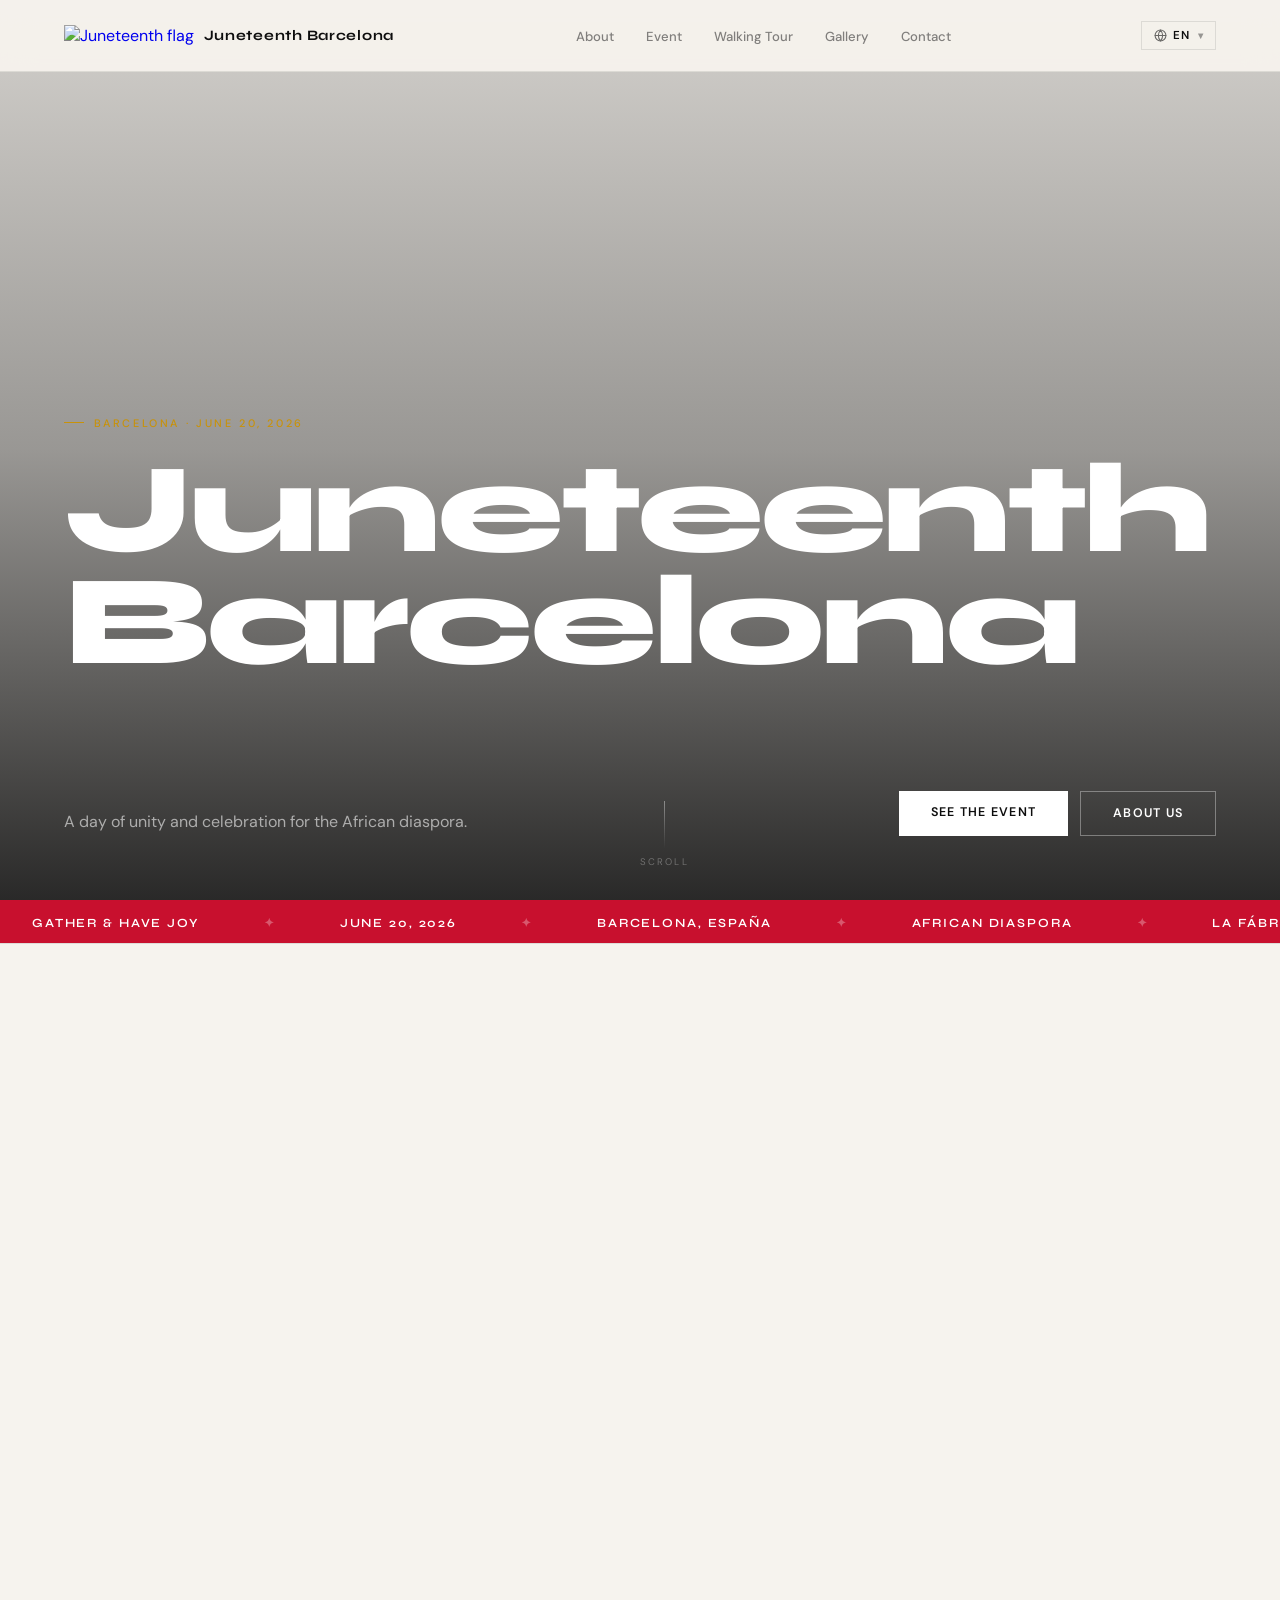
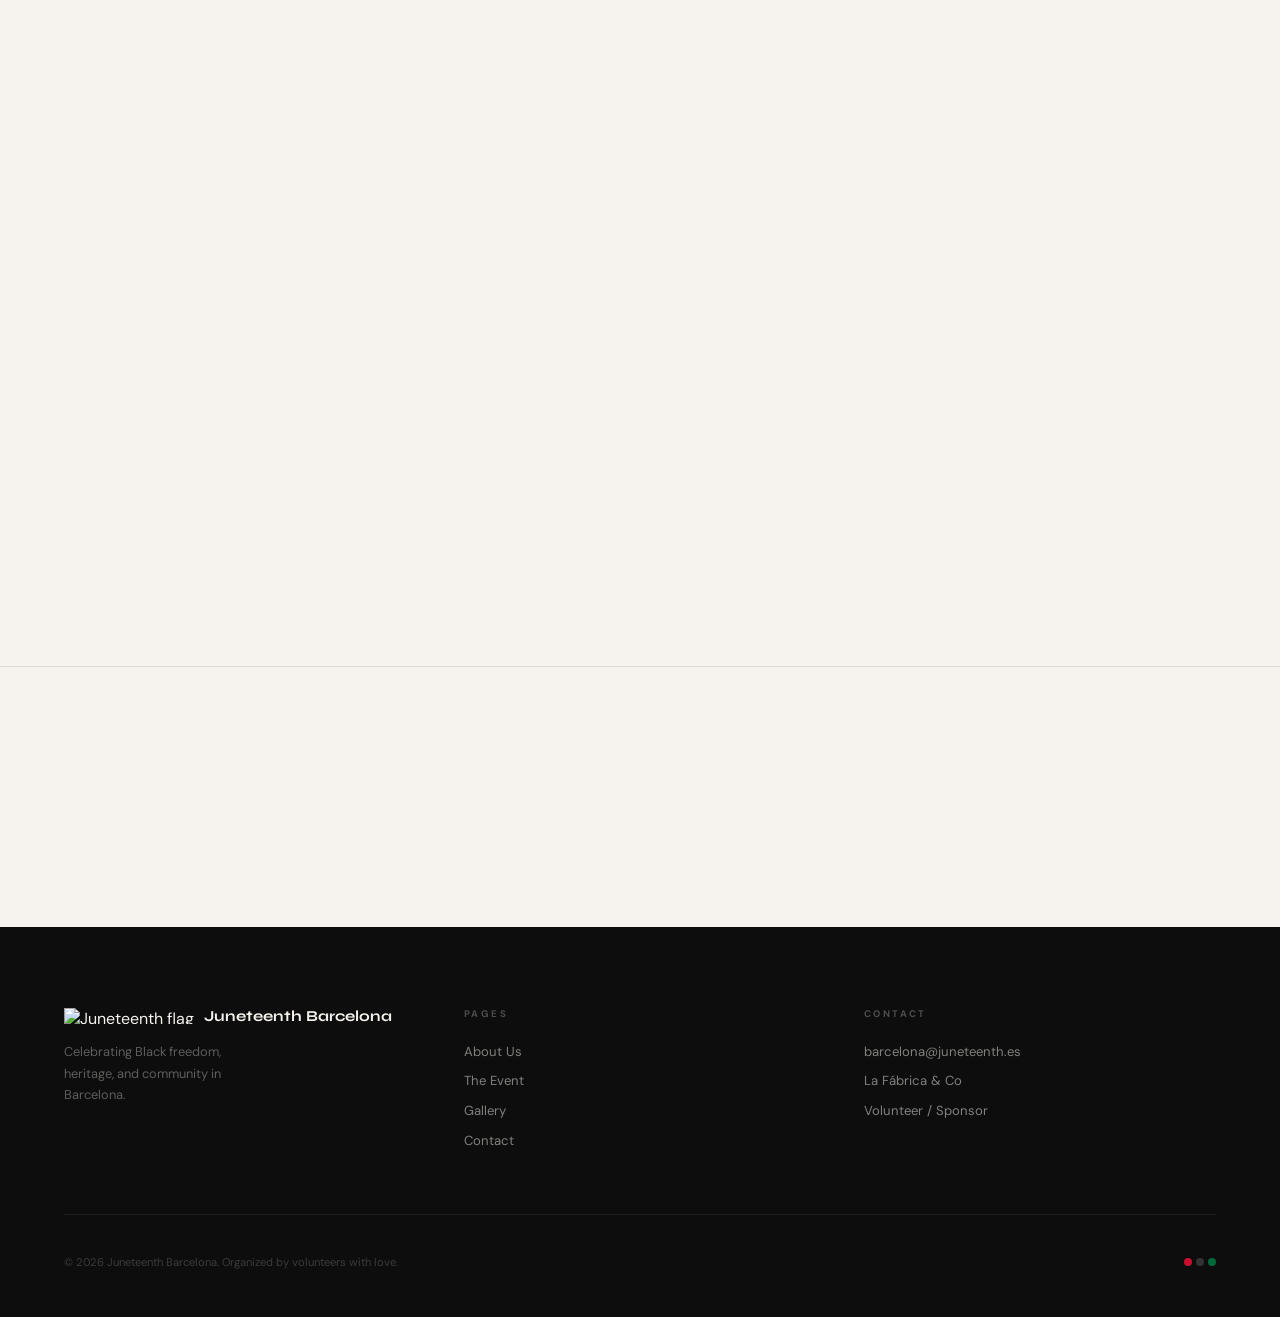
==== commit ccff3fa7: "Add files via upload added walking tour, changed logo, added new homepage section" ====
--- a/index.html
+++ b/index.html
@@ -15,7 +15,7 @@
 }
 .hero-bg {
   position: absolute; inset: 0;
-  background: url('https://images.pexels.com/photos/9255685/pexels-photo-9255685.jpeg?auto=compress&cs=tinysrgb&w=1920&h=1280&fit=crop') center/cover no-repeat;
+  background: url('https://images.pexels.com/photos/7520751/pexels-photo-7520751.jpeg?auto=compress&cs=tinysrgb&w=1920&h=1280&fit=crop') center/cover no-repeat;
 }
 .hero-bg::after {
   content: ''; position: absolute; inset: 0;
@@ -39,7 +39,7 @@
   line-height: 0.88; letter-spacing: -0.03em; color: white;
   opacity: 0; animation: fadeUp 0.8s 0.2s forwards;
 }
-.hero-h1 em { font-family: 'Instrument Serif', serif; font-style: italic; font-weight: 400; }
+.hero-h1 em { font-family: 'Syne', sans-serif; font-weight: 700; }
 .hero-footer {
   position: relative; z-index: 1;
   display: flex; justify-content: space-between; align-items: flex-end;
@@ -70,7 +70,7 @@
   font-size: clamp(2rem, 3.5vw, 3rem);
   line-height: 1.05; letter-spacing: -0.025em; margin-bottom: 1.8rem;
 }
-.intro-title em { font-family: 'Instrument Serif', serif; font-style: italic; font-weight: 400; }
+.intro-title em { font-family: 'Syne', sans-serif; font-weight: 700; }
 .intro-body { font-size: 0.97rem; line-height: 1.85; color: rgba(13,13,13,0.6); max-width: 400px; }
 .intro-body p + p { margin-top: 1.2rem; }
 .intro-link { display: inline-flex; align-items: center; gap: 0.5rem; margin-top: 2rem; font-size: 0.78rem; font-weight: 600; letter-spacing: 0.1em; text-transform: uppercase; color: var(--black); text-decoration: none; border-bottom: 1.5px solid var(--black); padding-bottom: 2px; transition: color 0.2s, border-color 0.2s; }
@@ -83,7 +83,7 @@
 }
 .intro-right .section-tag { color: rgba(246,243,238,0.3); }
 .intro-quote {
-  font-family: 'Instrument Serif', serif; font-style: italic;
+  font-family: 'Syne', sans-serif; font-style: normal;
   font-size: clamp(1.4rem, 2.5vw, 2.1rem); line-height: 1.4;
   color: var(--off-white); margin: 2.5rem 0; max-width: 480px;
 }
@@ -127,6 +127,57 @@
   .page-nav-item:nth-child(2) { border-right: none; }
   .hero-h1 { font-size: clamp(3rem, 12vw, 6rem); }
 }
+
+/* ── WALKING TOUR SECTION ── */
+.walking-tour-section {
+  border-top: 1px solid var(--border);
+  background: var(--black);
+  color: var(--off-white);
+}
+.wt-inner {
+  display: grid; grid-template-columns: 1fr 1fr;
+}
+.wt-left {
+  padding: 7rem 5vw;
+  border-right: 1px solid rgba(246,243,238,0.07);
+}
+.wt-left .section-tag { color: rgba(246,243,238,0.3); }
+.wt-title {
+  font-family: 'Syne', sans-serif; font-weight: 800;
+  font-size: clamp(2rem, 3.5vw, 3rem);
+  line-height: 1.05; letter-spacing: -0.025em;
+  color: white; margin: 0.5rem 0 1.5rem;
+}
+.wt-body {
+  font-size: 0.97rem; line-height: 1.82;
+  color: rgba(246,243,238,0.55);
+  max-width: 400px; margin-bottom: 2.5rem;
+}
+.wt-right { padding: 7rem 5vw; }
+.wt-stops { display: flex; flex-direction: column; }
+.wt-stop {
+  display: grid; grid-template-columns: 52px 1fr;
+  align-items: center; gap: 1.2rem;
+  padding: 1.1rem 0; border-bottom: 1px solid rgba(246,243,238,0.07);
+  text-decoration: none; transition: background 0.2s;
+}
+.wt-stop:first-child { border-top: 1px solid rgba(246,243,238,0.07); }
+.wt-stop:hover .wt-stop-label { color: white; }
+.wt-stop:hover .wt-stop-num { color: var(--gold); }
+.wt-stop-num {
+  font-family: 'Syne', sans-serif; font-weight: 800;
+  font-size: 0.68rem; letter-spacing: 0.15em; text-transform: uppercase;
+  color: rgba(246,243,238,0.25); transition: color 0.2s;
+}
+.wt-stop-label {
+  font-size: 0.88rem; font-weight: 500;
+  color: rgba(246,243,238,0.55); transition: color 0.2s;
+}
+@media (max-width: 768px) {
+  .wt-inner { grid-template-columns: 1fr; }
+  .wt-left { border-right: none; border-bottom: 1px solid rgba(246,243,238,0.07); padding: 5rem 5vw; }
+  .wt-right { padding: 4rem 5vw; }
+}
 </style>
 </head>
 <body>
@@ -134,15 +185,15 @@
 <!-- NAV -->
 <nav>
   <a href="index.html" class="nav-logo">
-    <svg width="28" height="28" viewBox="0 0 28 28"><rect width="28" height="9.3" fill="#C8102E"/><rect y="9.3" width="28" height="9.3" fill="#0D0D0D"/><rect y="18.6" width="28" height="9.4" fill="#00693A"/><circle cx="14" cy="14" r="4.5" fill="none" stroke="#C8920A" stroke-width="1.5"/><circle cx="14" cy="14" r="1.8" fill="#C8920A"/></svg>
+    <img src="https://seekflag.com/wp-content/uploads/2022/01/Juneteenth-01-1.png" alt="Juneteenth flag" style="height:22px;width:auto;display:block;">
     <span class="nav-logo-text">Juneteenth Barcelona</span>
   </a>
   <ul class="nav-links">
     <li><a href="about.html">About</a></li>
     <li><a href="event.html">Event</a></li>
+    <li><a href="walking-tour/index.html">Walking Tour</a></li>
     <li class="nav-gallery-link"><a href="gallery.html">Gallery</a></li>
     <li><a href="contact.html">Contact</a></li>
-    <li><a href="contact.html" class="nav-cta">Get Involved</a></li>
   </ul>
   <div class="nav-right">
     <div class="lang-picker">
@@ -166,7 +217,7 @@
   <div class="hero-bg"></div>
   <div class="hero-body">
     <div class="hero-eyebrow">Barcelona · June 20, 2026</div>
-    <h1 class="hero-h1">June<em>teenth</em><br>Bar<em>ce</em>lona</h1>
+    <h1 class="hero-h1">Juneteenth<br>Barcelona</h1>
   </div>
   <div class="hero-footer">
     <p class="hero-desc">A day of unity and celebration for the African diaspora.</p>
@@ -184,8 +235,8 @@
 <!-- TICKER -->
 <div class="ticker">
   <div class="ticker-track">
-    <span>Celebrate Freedom</span><span class="sep">✦</span><span>June 20, 2026</span><span class="sep">✦</span><span>Barcelona, España</span><span class="sep">✦</span><span>African Diaspora</span><span class="sep">✦</span><span>La Fábrica · Poblenou</span><span class="sep">✦</span><span>Community · Culture · Liberation</span><span class="sep">✦</span>
-    <span>Celebrate Freedom</span><span class="sep">✦</span><span>June 20, 2026</span><span class="sep">✦</span><span>Barcelona, España</span><span class="sep">✦</span><span>African Diaspora</span><span class="sep">✦</span><span>La Fábrica · Poblenou</span><span class="sep">✦</span><span>Community · Culture · Liberation</span><span class="sep">✦</span>
+    <span>Gather &amp; Have Joy</span><span class="sep">✦</span><span>June 20, 2026</span><span class="sep">✦</span><span>Barcelona, España</span><span class="sep">✦</span><span>African Diaspora</span><span class="sep">✦</span><span>La Fábrica · Poblenou</span><span class="sep">✦</span><span>Community · Culture · Liberation</span><span class="sep">✦</span>
+    <span>Gather &amp; Have Joy</span><span class="sep">✦</span><span>June 20, 2026</span><span class="sep">✦</span><span>Barcelona, España</span><span class="sep">✦</span><span>African Diaspora</span><span class="sep">✦</span><span>La Fábrica · Poblenou</span><span class="sep">✦</span><span>Community · Culture · Liberation</span><span class="sep">✦</span>
   </div>
 </div>
 
@@ -193,7 +244,7 @@
 <section class="intro">
   <div class="intro-left reveal">
     <div class="section-tag">What Is Juneteenth</div>
-    <h2 class="intro-title">A Day of<br><em>Liberation</em><br>&amp; Heritage</h2>
+    <h2 class="intro-title">A Day of<br>Liberation<br>&amp; Heritage</h2>
     <div class="intro-body">
       <p>Juneteenth commemorates June 19, 1865 — the day enslaved people in Texas learned they were free, two and a half years after the Emancipation Proclamation.</p>
       <p>In Barcelona, we honor this history, celebrate Black culture, and build bridges across the African diaspora living in and visiting the city.</p>
@@ -206,9 +257,49 @@
       <blockquote class="intro-quote">"A city meaningfully connected to the African diaspora — <span>whose stories deserve to be told.</span>"</blockquote>
     </div>
     <div class="intro-stats">
-      <div><div class="stat-num">1865<sup>→</sup></div><div class="stat-label">Year of emancipation in the United States</div></div>
       <div><div class="stat-num">12<sup>+</sup></div><div class="stat-label">Volunteers on the organizing committee</div></div>
       <div><div class="stat-num">3</div><div class="stat-label">Languages: EN · ES · CA</div></div>
+    </div>
+  </div>
+</section>
+
+
+<!-- WALKING TOUR SECTION -->
+<section class="walking-tour-section reveal">
+  <div class="wt-inner">
+    <div class="wt-left">
+      <div class="section-tag">Self-Guided</div>
+      <h2 class="wt-title">Black History<br>Walking Tour</h2>
+      <p class="wt-body">Trace the visible and invisible footprints of Black diasporic presence through Barcelona — from medieval accounts of African residents, to monuments funded by colonial profits, to the hubs of knowledge open today. A 2–3 hour self-guided walk through the city's hidden history.</p>
+      <a href="walking-tour/index.html" class="btn btn-dark">Explore the Tour →</a>
+    </div>
+    <div class="wt-right">
+      <div class="wt-stops">
+        <a href="walking-tour/index.html" class="wt-stop">
+          <span class="wt-stop-num">Start</span>
+          <span class="wt-stop-label">Estació de França &amp; Langston Hughes</span>
+        </a>
+        <a href="walking-tour/spanish-slave-trade.html" class="wt-stop">
+          <span class="wt-stop-num">01</span>
+          <span class="wt-stop-label">Spanish Slave Trade</span>
+        </a>
+        <a href="walking-tour/countdown-to-civil-war.html" class="wt-stop">
+          <span class="wt-stop-num">02</span>
+          <span class="wt-stop-label">Countdown to Civil War</span>
+        </a>
+        <a href="walking-tour/spanish-civil-war.html" class="wt-stop">
+          <span class="wt-stop-num">03</span>
+          <span class="wt-stop-label">Barcelona &amp; the Spanish Civil War</span>
+        </a>
+        <a href="walking-tour/el-raval.html" class="wt-stop">
+          <span class="wt-stop-num">04</span>
+          <span class="wt-stop-label">El Raval &amp; Little Harlem</span>
+        </a>
+        <a href="walking-tour/post-war-intellectuals.html" class="wt-stop">
+          <span class="wt-stop-num">End</span>
+          <span class="wt-stop-label">Post-War Intellectuals</span>
+        </a>
+      </div>
     </div>
   </div>
 </section>
@@ -250,7 +341,7 @@
   <div class="footer-top">
     <div class="footer-brand">
       <div class="footer-logo-wrap">
-        <svg width="24" height="24" viewBox="0 0 28 28"><rect width="28" height="9.3" fill="#C8102E"/><rect y="9.3" width="28" height="9.3" fill="#0D0D0D"/><rect y="18.6" width="28" height="9.4" fill="#00693A"/><circle cx="14" cy="14" r="4.5" fill="none" stroke="#C8920A" stroke-width="1.5"/><circle cx="14" cy="14" r="1.8" fill="#C8920A"/></svg>
+        <img src="https://seekflag.com/wp-content/uploads/2022/01/Juneteenth-01-1.png" alt="Juneteenth flag" style="height:16px;width:auto;display:block;">
         <span class="footer-logo-text">Juneteenth Barcelona</span>
       </div>
       <p class="footer-tagline">Celebrating Black freedom, heritage, and community in Barcelona.</p>
--- a/shared.css
+++ b/shared.css
@@ -0,0 +1,168 @@
+/* ── JUNETEENTH BARCELONA · SHARED STYLES ── */
+@import url('https://fonts.googleapis.com/css2?family=Syne:wght@400;600;700;800&family=DM+Sans:wght@300;400;500&display=swap');
+
+*, *::before, *::after { margin: 0; padding: 0; box-sizing: border-box; }
+
+:root {
+  --red:       #C8102E;
+  --gold:      #C8920A;
+  --green:     #00693A;
+  --black:     #0D0D0D;
+  --off-white: #F6F3EE;
+  --mid:       #767676;
+  --border:    rgba(13,13,13,0.1);
+  --nav-h:     72px;
+}
+
+html { scroll-behavior: smooth; font-size: 16px; }
+body { background: var(--off-white); color: var(--black); font-family: 'DM Sans', sans-serif; overflow-x: hidden; -webkit-font-smoothing: antialiased; }
+
+/* ── NAV ── */
+nav {
+  position: fixed; top: 0; left: 0; right: 0; z-index: 200;
+  height: var(--nav-h);
+  display: flex; justify-content: space-between; align-items: center;
+  padding: 0 5vw;
+  background: rgba(246,243,238,0.95);
+  backdrop-filter: blur(16px);
+  border-bottom: 1px solid var(--border);
+  transition: box-shadow 0.3s;
+}
+nav.scrolled { box-shadow: 0 1px 24px rgba(0,0,0,0.06); }
+.nav-logo { display: flex; align-items: center; gap: 0.6rem; text-decoration: none; }
+.nav-logo svg { flex-shrink: 0; height: 22px; width: auto; }
+.nav-logo-text { font-family: 'Syne', sans-serif; font-weight: 700; font-size: 0.9rem; letter-spacing: 0.05em; color: var(--black); }
+.nav-links { display: flex; align-items: center; gap: 2rem; list-style: none; }
+.nav-links a { color: var(--black); text-decoration: none; font-size: 0.82rem; font-weight: 500; opacity: 0.5; transition: opacity 0.2s; white-space: nowrap; }
+.nav-links a:hover, .nav-links a.active { opacity: 1; }
+.nav-links .nav-cta { background: var(--black); color: white !important; opacity: 1 !important; padding: 0.5rem 1.2rem; font-size: 0.78rem; transition: background 0.2s; }
+.nav-links .nav-cta:hover { background: var(--red); }
+.nav-mobile-toggle { display: none; flex-direction: column; gap: 5px; cursor: pointer; padding: 4px; }
+.nav-mobile-toggle span { display: block; width: 22px; height: 2px; background: var(--black); transition: all 0.3s; }
+.nav-right { display: flex; align-items: center; gap: 0.75rem; }
+
+/* ── FOOTER ── */
+footer {
+  background: var(--black); color: var(--off-white);
+  padding: 5rem 5vw 3rem;
+}
+.footer-top {
+  display: grid; grid-template-columns: 1fr 1fr 1fr;
+  gap: 3rem; padding-bottom: 4rem;
+  border-bottom: 1px solid rgba(246,243,238,0.08);
+}
+.footer-brand {}
+.footer-logo-wrap { display: flex; align-items: center; gap: 0.6rem; margin-bottom: 1rem; }
+.footer-logo-text { font-family: 'Syne', sans-serif; font-weight: 700; font-size: 0.95rem; }
+.footer-tagline { font-size: 0.8rem; line-height: 1.65; color: rgba(246,243,238,0.35); max-width: 200px; }
+.footer-col h5 { font-size: 0.6rem; letter-spacing: 0.25em; text-transform: uppercase; color: rgba(246,243,238,0.28); margin-bottom: 1.2rem; }
+.footer-col ul { list-style: none; display: flex; flex-direction: column; gap: 0.55rem; }
+.footer-col a { color: rgba(246,243,238,0.5); text-decoration: none; font-size: 0.82rem; transition: color 0.2s; }
+.footer-col a:hover { color: var(--off-white); }
+.footer-bottom { display: flex; justify-content: space-between; align-items: center; padding-top: 2.5rem; flex-wrap: wrap; gap: 1rem; }
+.footer-bottom p { font-size: 0.7rem; color: rgba(246,243,238,0.2); }
+.footer-flag { display: flex; gap: 4px; }
+.footer-flag span { width: 8px; height: 8px; border-radius: 50%; display: block; }
+
+/* ── SHARED COMPONENTS ── */
+.section-tag {
+  display: inline-flex; align-items: center; gap: 0.5rem;
+  font-size: 0.62rem; font-weight: 600; letter-spacing: 0.28em; text-transform: uppercase;
+  color: var(--mid); margin-bottom: 1.2rem;
+}
+.section-tag::before { content: ''; display: inline-block; width: 16px; height: 1.5px; background: currentColor; }
+.section-tag.light { color: rgba(246,243,238,0.3); }
+
+.btn {
+  display: inline-block; padding: 0.85rem 2rem;
+  font-family: 'DM Sans', sans-serif; font-size: 0.78rem; font-weight: 600;
+  letter-spacing: 0.1em; text-transform: uppercase; text-decoration: none;
+  transition: all 0.22s; border: none; cursor: pointer;
+}
+.btn-dark { background: var(--black); color: white; }
+.btn-dark:hover { background: var(--red); }
+.btn-red { background: var(--red); color: white; }
+.btn-red:hover { background: #a50d25; }
+.btn-outline { background: transparent; color: var(--black); border: 1.5px solid var(--black); }
+.btn-outline:hover { background: var(--black); color: white; }
+.btn-outline-light { background: transparent; color: white; border: 1.5px solid rgba(255,255,255,0.35); }
+.btn-outline-light:hover { border-color: white; }
+.btn-white { background: white; color: var(--black); }
+.btn-white:hover { background: var(--off-white); }
+
+/* ── TICKER ── */
+.ticker { background: var(--red); overflow: hidden; padding: 0.7rem 0; white-space: nowrap; }
+.ticker-track { display: inline-flex; animation: ticker 32s linear infinite; }
+.ticker-track span { font-family: 'Syne', sans-serif; font-weight: 600; font-size: 0.78rem; letter-spacing: 0.15em; text-transform: uppercase; color: white; padding: 0 2rem; }
+.ticker-track .sep { color: rgba(255,255,255,0.3); }
+
+/* ── REVEAL ── */
+.reveal { opacity: 0; transform: translateY(20px); transition: opacity 0.65s ease, transform 0.65s ease; }
+.reveal.visible { opacity: 1; transform: translateY(0); }
+
+/* ── ANIMATIONS ── */
+@keyframes fadeUp { from { opacity: 0; transform: translateY(18px); } to { opacity: 1; transform: translateY(0); } }
+@keyframes ticker { from { transform: translateX(0); } to { transform: translateX(-50%); } }
+
+/* ── LANGUAGE PICKER ── */
+.lang-picker {
+  position: relative;
+  display: flex; align-items: center;
+  margin-left: 0.5rem;
+}
+.lang-trigger {
+  display: flex; align-items: center; gap: 0.4rem;
+  background: none; border: 1.5px solid var(--border);
+  padding: 0.35rem 0.7rem;
+  font-family: 'DM Sans', sans-serif; font-size: 0.72rem; font-weight: 600;
+  letter-spacing: 0.08em; text-transform: uppercase;
+  color: var(--black); cursor: pointer;
+  transition: border-color 0.2s, background 0.2s;
+  white-space: nowrap;
+}
+.lang-trigger:hover { border-color: var(--black); }
+.lang-trigger svg { width: 13px; height: 13px; opacity: 0.6; flex-shrink: 0; }
+.lang-trigger .lang-caret { opacity: 0.4; font-size: 0.6rem; margin-left: 0.1rem; transition: transform 0.2s; }
+.lang-picker.open .lang-caret { transform: rotate(180deg); }
+.lang-dropdown {
+  position: absolute; top: calc(100% + 6px); right: 0;
+  background: var(--off-white);
+  border: 1.5px solid var(--black);
+  min-width: 110px;
+  display: none; flex-direction: column;
+  z-index: 300;
+  box-shadow: 0 8px 32px rgba(13,13,13,0.1);
+}
+.lang-picker.open .lang-dropdown { display: flex; }
+.lang-option {
+  padding: 0.65rem 1rem;
+  font-size: 0.75rem; font-weight: 500; letter-spacing: 0.06em;
+  color: rgba(13,13,13,0.55);
+  cursor: pointer; background: none; border: none;
+  text-align: left; font-family: 'DM Sans', sans-serif;
+  transition: background 0.15s, color 0.15s;
+  border-bottom: 1px solid var(--border);
+}
+.lang-option:last-child { border-bottom: none; }
+.lang-option:hover { background: var(--black); color: white; }
+.lang-option.lang-active { color: var(--black); font-weight: 700; }
+.lang-option.lang-active::after { content: ' ✓'; color: var(--green); }
+
+/* ── GOOGLE TRANSLATE — hide default widget bar ── */
+.goog-te-banner-frame, .goog-te-balloon-frame { display: none !important; }
+body { top: 0 !important; }
+.goog-te-gadget { display: none !important; }
+.goog-tooltip, .goog-tooltip:hover { display: none !important; }
+.goog-text-highlight { background: none !important; box-shadow: none !important; }
+#google_translate_element { display: none; }
+
+/* ── RESPONSIVE ── */
+@media (max-width: 768px) {
+  .nav-links { display: none; }
+  .nav-links.open { display: flex; flex-direction: column; position: fixed; top: var(--nav-h); left: 0; right: 0; background: var(--off-white); padding: 2rem 5vw; border-bottom: 1px solid var(--border); gap: 1.5rem; }
+  .nav-mobile-toggle { display: flex; }
+  .footer-top { grid-template-columns: 1fr 1fr; gap: 2rem; }
+}
+@media (max-width: 480px) {
+  .footer-top { grid-template-columns: 1fr; }
+}
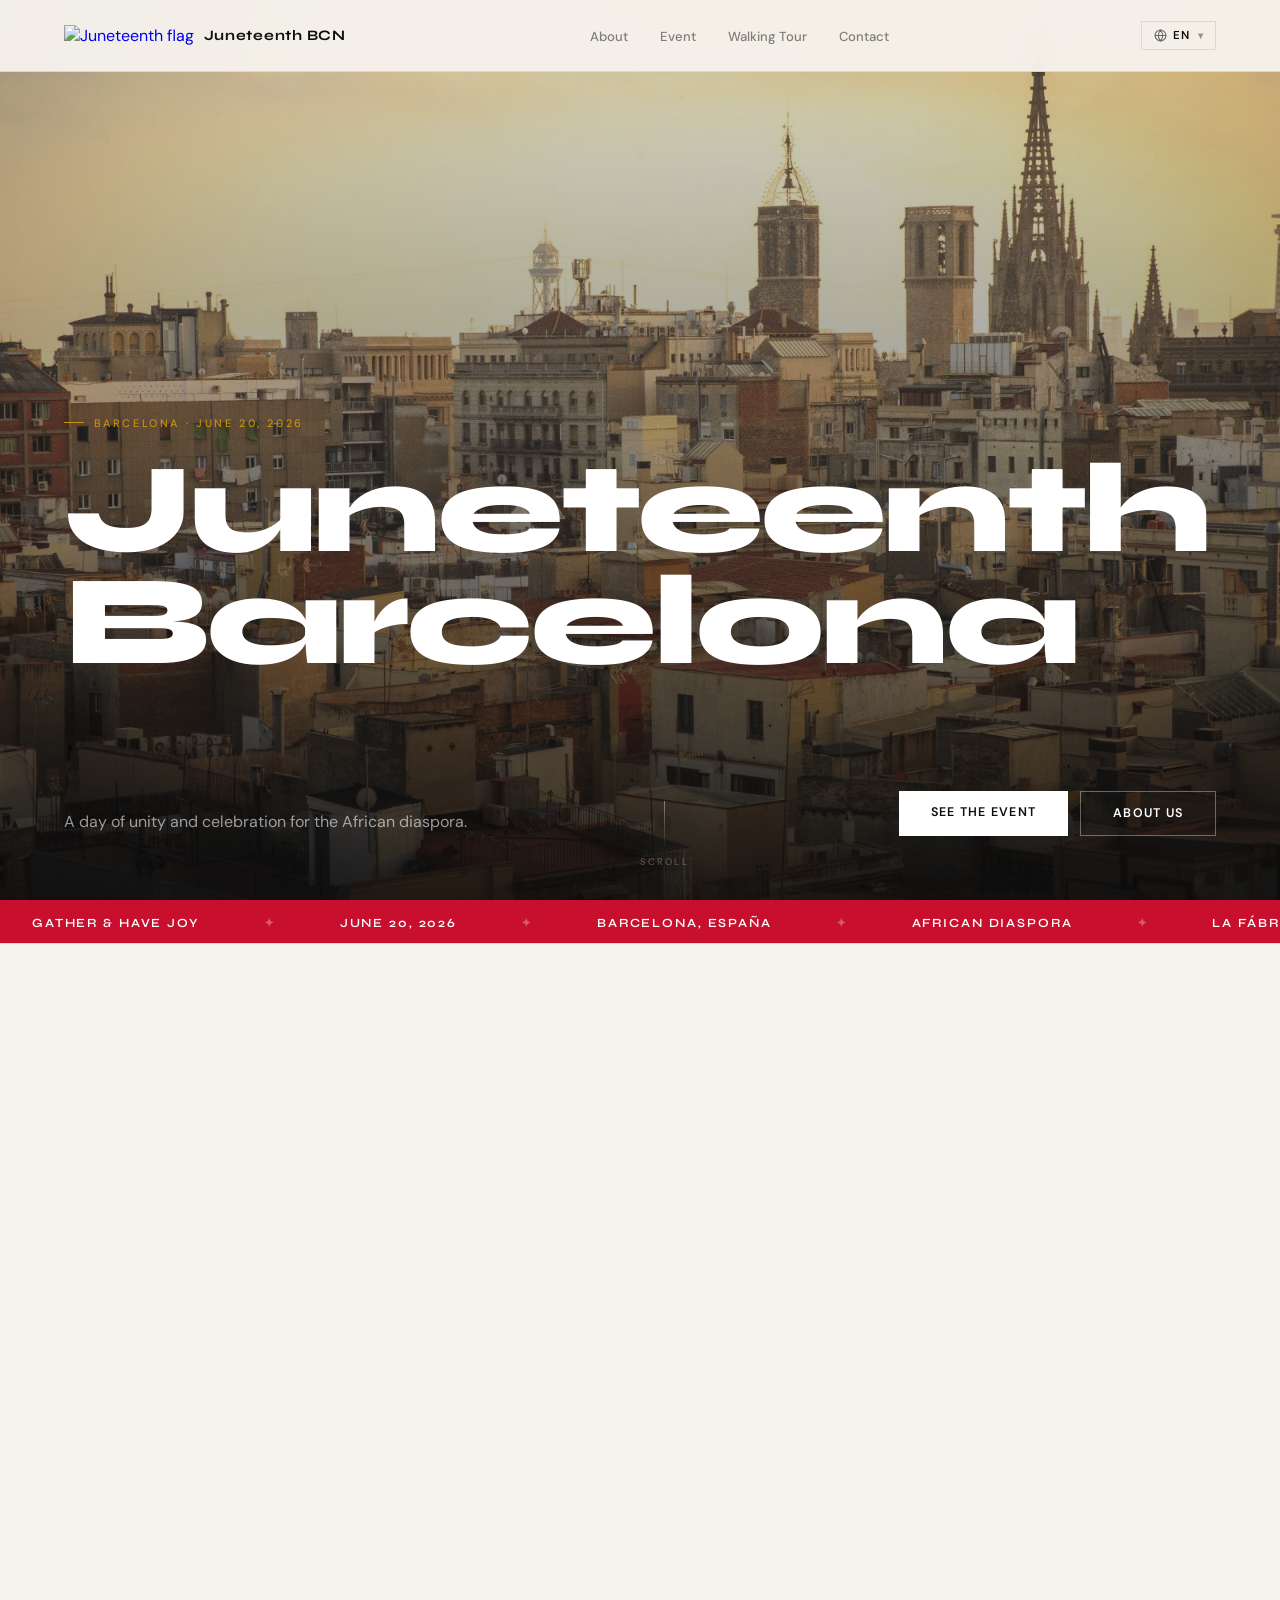
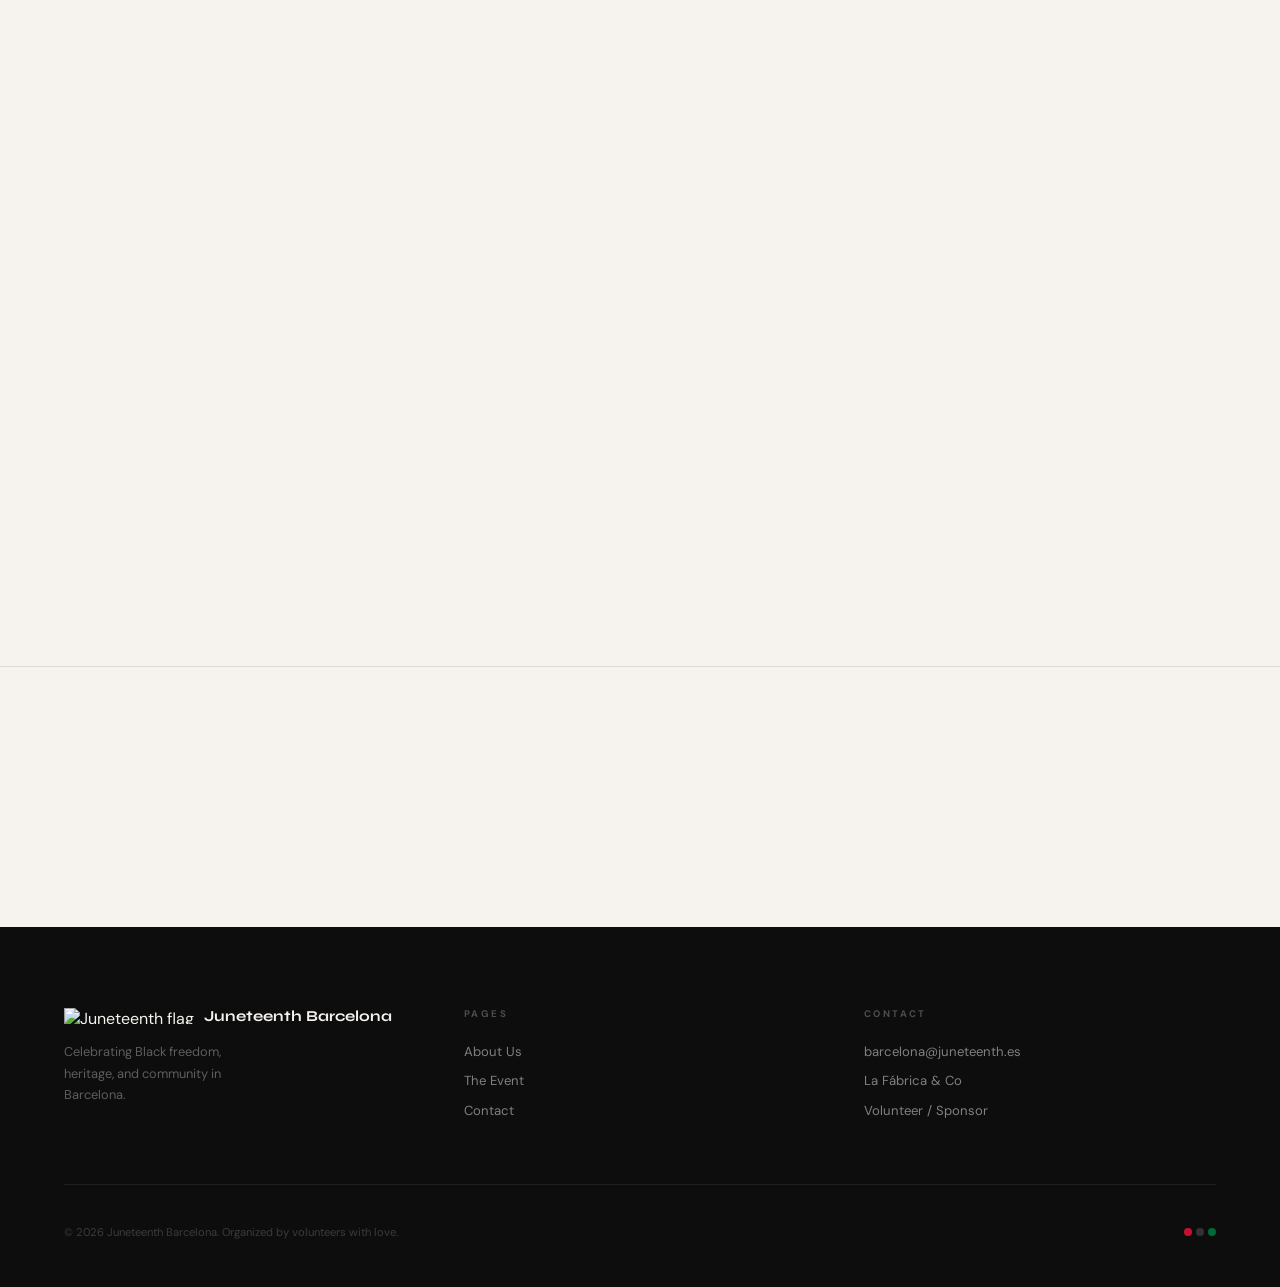
==== commit 43537c0a: "Add files via upload update images and website name" ====
--- a/index.html
+++ b/index.html
@@ -15,7 +15,7 @@
 }
 .hero-bg {
   position: absolute; inset: 0;
-  background: url('https://images.pexels.com/photos/7520751/pexels-photo-7520751.jpeg?auto=compress&cs=tinysrgb&w=1920&h=1280&fit=crop') center/cover no-repeat;
+  background: url('images/barcelona-hero.jpg') center/cover no-repeat;
 }
 .hero-bg::after {
   content: ''; position: absolute; inset: 0;
@@ -131,7 +131,7 @@
 /* ── WALKING TOUR SECTION ── */
 .walking-tour-section {
   border-top: 1px solid var(--border);
-  background: var(--black);
+  background: #1c3160;
   color: var(--off-white);
 }
 .wt-inner {
@@ -186,13 +186,12 @@
 <nav>
   <a href="index.html" class="nav-logo">
     <img src="https://seekflag.com/wp-content/uploads/2022/01/Juneteenth-01-1.png" alt="Juneteenth flag" style="height:22px;width:auto;display:block;">
-    <span class="nav-logo-text">Juneteenth Barcelona</span>
+    <span class="nav-logo-text">Juneteenth BCN</span>
   </a>
   <ul class="nav-links">
     <li><a href="about.html">About</a></li>
     <li><a href="event.html">Event</a></li>
     <li><a href="walking-tour/index.html">Walking Tour</a></li>
-    <li class="nav-gallery-link"><a href="gallery.html">Gallery</a></li>
     <li><a href="contact.html">Contact</a></li>
   </ul>
   <div class="nav-right">
@@ -351,7 +350,6 @@
       <ul>
         <li><a href="about.html">About Us</a></li>
         <li><a href="event.html">The Event</a></li>
-        <li><a href="gallery.html">Gallery</a></li>
         <li><a href="contact.html">Contact</a></li>
       </ul>
     </div>
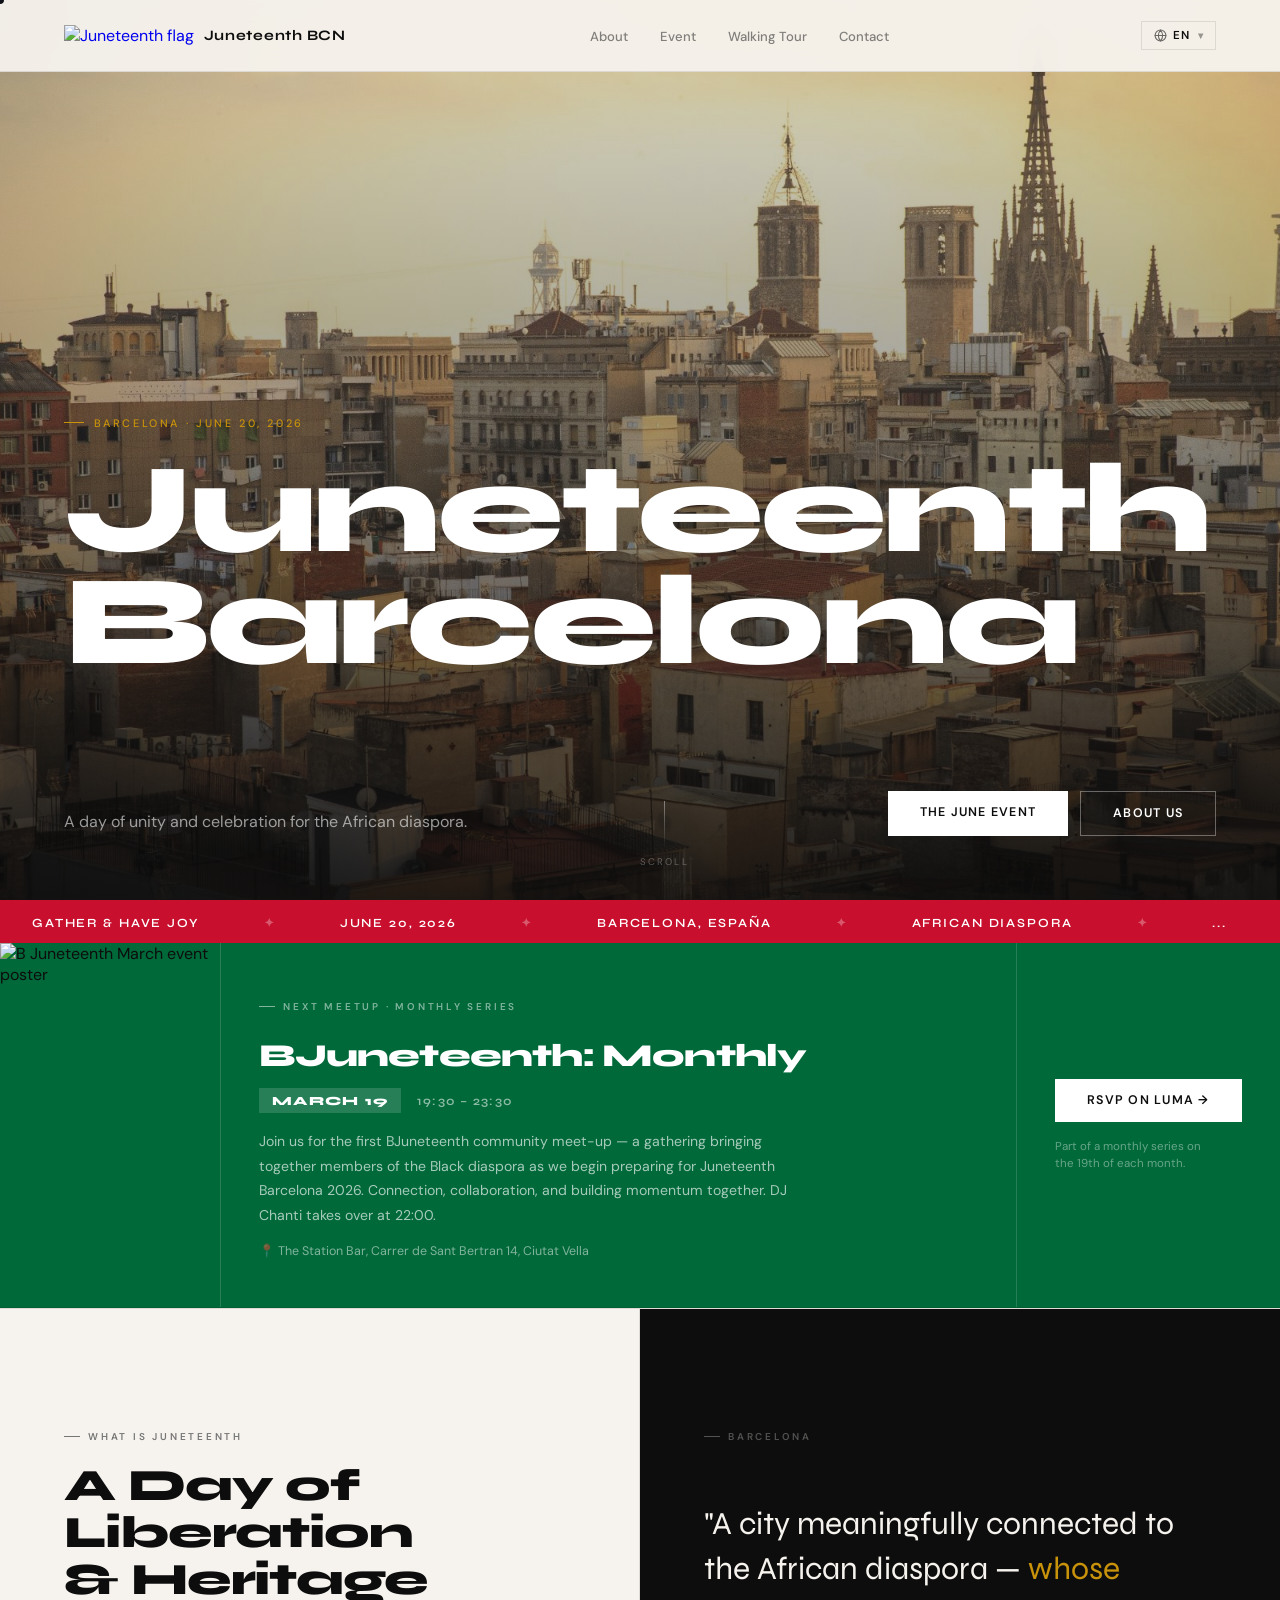
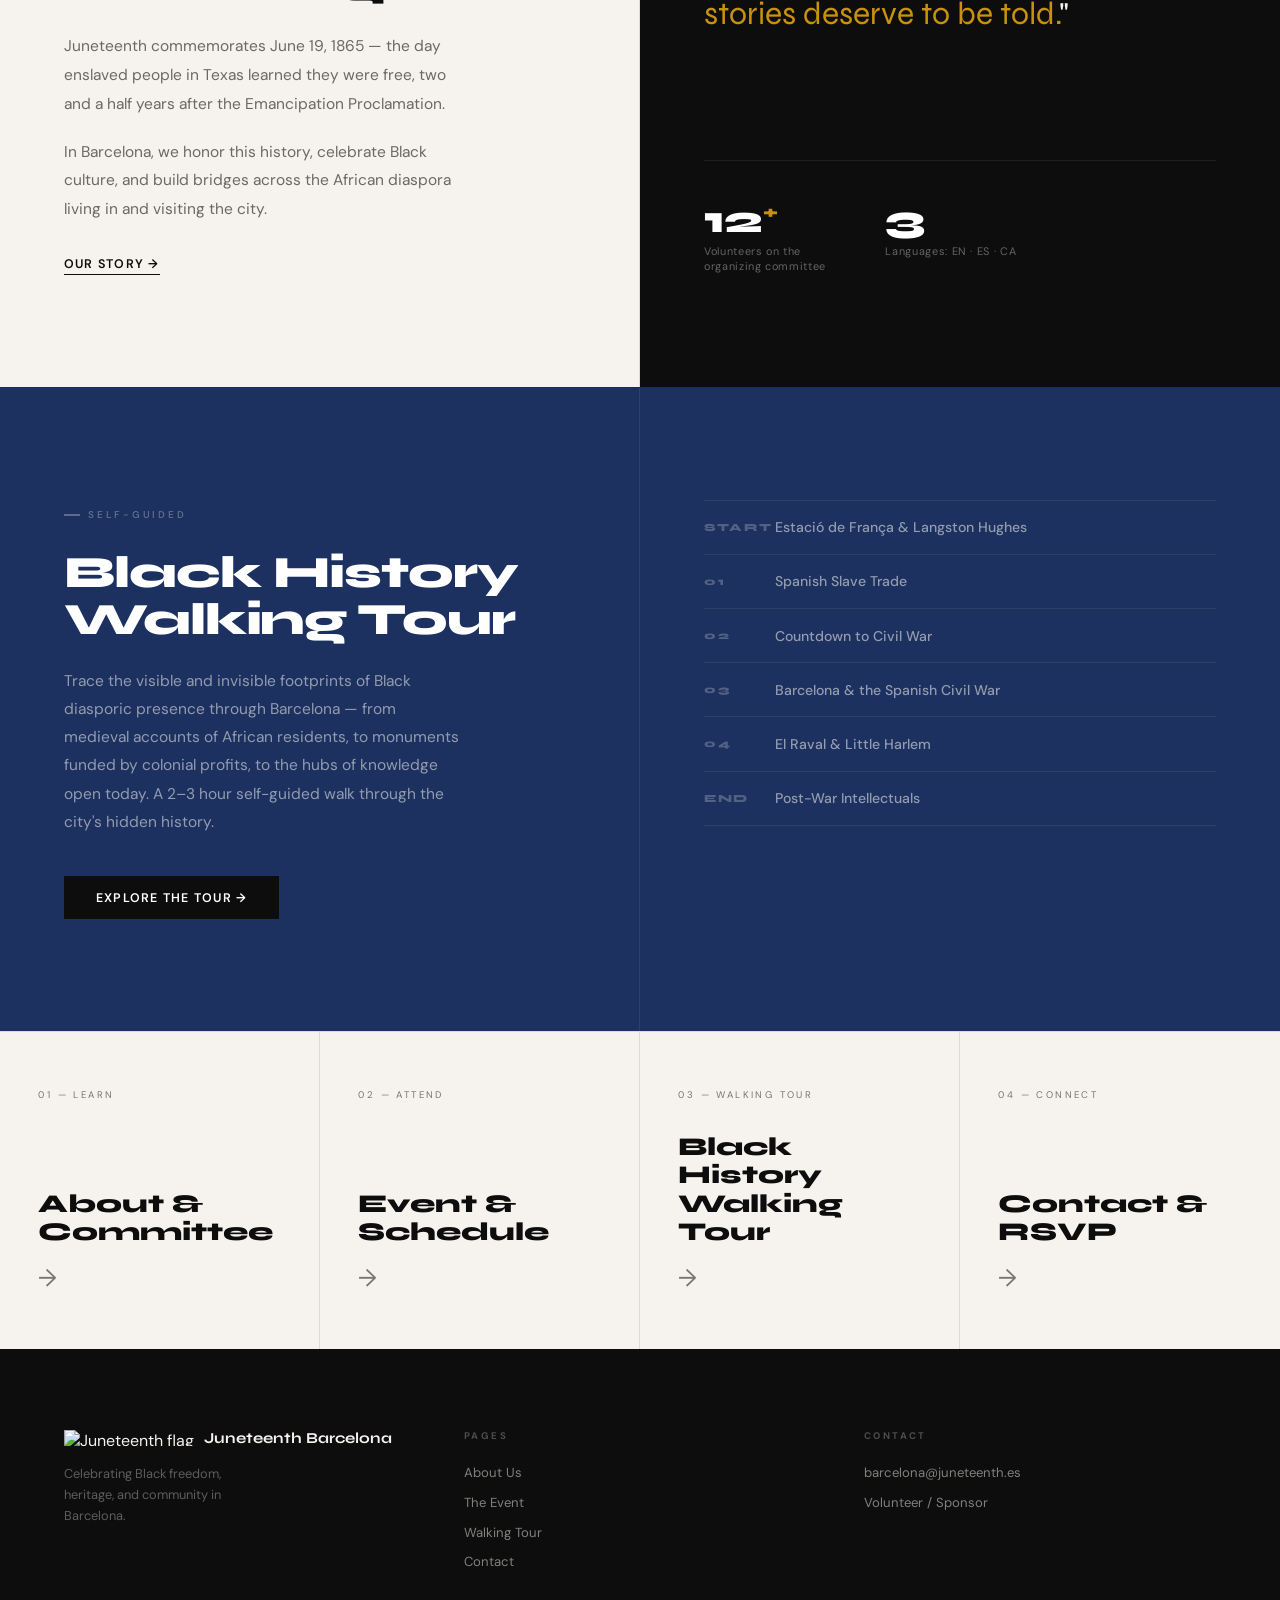
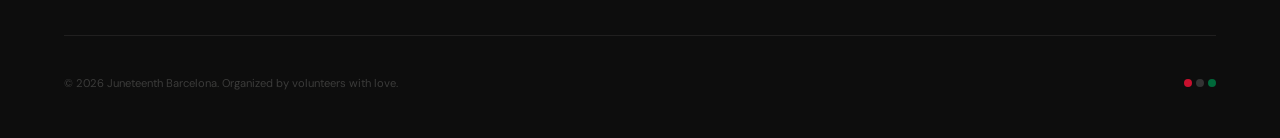
==== commit e2c986dc: "Add files via upload update homepage, event page, walking tour hero image, SEO improvements, and acc" ====
--- a/index.html
+++ b/index.html
@@ -2,10 +2,106 @@
 <html lang="en">
 <head>
 <meta charset="UTF-8">
+  <meta name="theme-color" content="#00693A">
+  <meta name="robots" content="index, follow">
+  <meta name="viewport" content="width=device-width, initial-scale=1.0">
+
+  <meta name="description" content="Juneteenth BCN celebrates Black freedom, heritage, and community in Barcelona. Join us Saturday, June 20, 2026 at La Fábrica & Co, El Poblenou.">
+  <meta name="keywords" content="Juneteenth Barcelona, African diaspora Barcelona, Black history Barcelona, Juneteenth 2026, Black culture Barcelona, La Fábrica Barcelona">
+  <meta property="og:title" content="Juneteenth BCN — Saturday, June 20, 2026">
+  <meta property="og:description" content="A day of unity and celebration for the African diaspora in Barcelona. Join us at La Fábrica & Co, El Poblenou.">
+  <meta property="og:image" content="https://dancing-lebkuchen-8348db.netlify.app/images/barcelona-hero.jpg">
+  <meta property="og:image:width" content="1920">
+  <meta property="og:image:height" content="1280">
+  <meta property="og:url" content="https://dancing-lebkuchen-8348db.netlify.app/">
+  <meta property="og:type" content="website">
+  <meta property="og:locale" content="en_GB">
+  <meta name="twitter:card" content="summary_large_image">
+  <meta name="twitter:title" content="Juneteenth BCN — Saturday, June 20, 2026">
+  <meta name="twitter:description" content="A day of unity and celebration for the African diaspora in Barcelona.">
+  <meta name="twitter:image" content="https://dancing-lebkuchen-8348db.netlify.app/images/barcelona-hero.jpg">
+  <link rel="canonical" href="https://dancing-lebkuchen-8348db.netlify.app/">
+  <script type="application/ld+json">{"@context":"https://schema.org","@type":"Event","name":"Juneteenth Barcelona 2026","startDate":"2026-06-20","endDate":"2026-06-20","eventStatus":"https://schema.org/EventScheduled","eventAttendanceMode":"https://schema.org/OfflineEventAttendanceMode","location":{"@type":"Place","name":"La Fábrica & Co","address":{"@type":"PostalAddress","streetAddress":"Doctor Trueta, 191","addressLocality":"Barcelona","postalCode":"08005","addressCountry":"ES"}},"organizer":{"@type":"Organization","name":"Juneteenth Barcelona","url":"https://dancing-lebkuchen-8348db.netlify.app/"},"description":"A day of unity and celebration for the African diaspora in Barcelona.","url":"https://dancing-lebkuchen-8348db.netlify.app/"}</script>
 <meta name="viewport" content="width=device-width, initial-scale=1.0">
 <title>Juneteenth Barcelona</title>
 <link rel="stylesheet" href="shared.css">
 <style>
+/* ── NEXT EVENT PROMO ── */
+.next-event {
+  background: var(--green);
+  border-bottom: 1px solid rgba(0,0,0,0.1);
+}
+.next-event-inner {
+  display: grid; grid-template-columns: 220px 1fr auto;
+  gap: 0; align-items: stretch;
+}
+.next-event-left {
+  flex-shrink: 0;
+}
+.next-event-poster {
+  width: 100%; height: 100%;
+  object-fit: cover; display: block;
+  min-height: 220px;
+}
+.next-event-center {
+  padding: 3rem 3vw;
+  border-left: 1px solid rgba(255,255,255,0.15);
+  border-right: 1px solid rgba(255,255,255,0.15);
+}
+.next-event-center .section-tag { color: rgba(255,255,255,0.5); }
+.next-event-title {
+  font-family: 'Syne', sans-serif; font-weight: 800;
+  font-size: clamp(1.4rem, 2.5vw, 2rem);
+  letter-spacing: -0.025em; color: white; line-height: 1;
+  margin: 0.5rem 0 1rem;
+}
+.next-event-when {
+  display: flex; align-items: center; gap: 1rem;
+  margin-bottom: 1rem;
+}
+.next-event-date-pill {
+  font-family: 'Syne', sans-serif; font-weight: 800;
+  font-size: 0.78rem; letter-spacing: 0.1em; text-transform: uppercase;
+  background: rgba(255,255,255,0.15); color: white;
+  padding: 0.3rem 0.8rem;
+}
+.next-event-time {
+  font-family: 'Syne', sans-serif; font-size: 0.78rem; font-weight: 600;
+  letter-spacing: 0.1em; color: rgba(255,255,255,0.55);
+}
+.next-event-desc {
+  font-size: 0.88rem; line-height: 1.75;
+  color: rgba(255,255,255,0.65); max-width: 560px;
+  margin-bottom: 1rem;
+}
+.next-event-meta {
+  font-size: 0.78rem; color: rgba(255,255,255,0.5);
+}
+.next-event-right {
+  padding: 3rem 3vw;
+  display: flex; flex-direction: column; align-items: flex-start;
+  justify-content: center; gap: 1rem;
+}
+.next-event-right .btn-white { white-space: nowrap; }
+.next-event-series {
+  font-size: 0.72rem; color: rgba(255,255,255,0.4);
+  line-height: 1.5; max-width: 160px;
+}
+@media (max-width: 900px) {
+  .next-event-inner { grid-template-columns: 120px 1fr; grid-template-rows: auto auto; }
+  .next-event-left { grid-row: 1 / 3; }
+  .next-event-poster { min-height: 100%; }
+  .next-event-center { border-left: none; border-right: none; border-bottom: 1px solid rgba(255,255,255,0.15); padding: 2rem; }
+  .next-event-right { grid-column: 2; padding: 1.5rem 2rem; }
+}
+@media (max-width: 600px) {
+  .next-event-inner { grid-template-columns: 1fr; grid-template-rows: auto; }
+  .next-event-left { grid-row: auto; }
+  .next-event-poster { max-height: 200px; }
+  .next-event-center { border-left: none; padding: 2rem 5vw; }
+  .next-event-right { padding: 1.5rem 5vw 2rem; }
+}
+
 /* ── HERO ── */
 .hero {
   position: relative; min-height: 100vh;
@@ -178,12 +274,23 @@
   .wt-left { border-right: none; border-bottom: 1px solid rgba(246,243,238,0.07); padding: 5rem 5vw; }
   .wt-right { padding: 4rem 5vw; }
 }
+
+/* ── SKIP TO CONTENT (accessibility) ── */
+.skip-link {
+  position: absolute; top: -100%; left: 1rem;
+  background: var(--black); color: white;
+  padding: 0.6rem 1.2rem; font-size: 0.82rem; font-weight: 600;
+  text-decoration: none; z-index: 9999;
+  transition: top 0.2s;
+}
+.skip-link:focus { top: 1rem; }
 </style>
 </head>
 <body>
+<a href="#main-content" class="skip-link">Skip to main content</a>
 
 <!-- NAV -->
-<nav>
+<nav aria-label="Main navigation" role="navigation">
   <a href="index.html" class="nav-logo">
     <img src="https://seekflag.com/wp-content/uploads/2022/01/Juneteenth-01-1.png" alt="Juneteenth flag" style="height:22px;width:auto;display:block;">
     <span class="nav-logo-text">Juneteenth BCN</span>
@@ -201,18 +308,19 @@
         <span class="lang-current">EN</span>
         <span class="lang-caret">▾</span>
       </button>
-      <div class="lang-dropdown">
-        <button class="lang-option" data-lang="en">English</button>
-        <button class="lang-option" data-lang="es">Español</button>
-        <button class="lang-option" data-lang="ca">Català</button>
+      <div class="lang-dropdown" role="menu" aria-label="Language options">
+        <button class="lang-option" role="menuitem" data-lang="en">English</button>
+        <button class="lang-option" role="menuitem" data-lang="es">Español</button>
+        <button class="lang-option" role="menuitem" data-lang="ca">Català</button>
       </div>
     </div>
-    <div class="nav-mobile-toggle"><span></span><span></span><span></span></div>
+    <button class="nav-mobile-toggle" aria-label="Toggle navigation menu" aria-expanded="false"><span></span><span></span><span></span></button>
   </div>
 </nav>
+<main id="main-content">
 
 <!-- HERO -->
-<section class="hero">
+<section class="hero" aria-label="Site hero">
   <div class="hero-bg"></div>
   <div class="hero-body">
     <div class="hero-eyebrow">Barcelona · June 20, 2026</div>
@@ -221,7 +329,7 @@
   <div class="hero-footer">
     <p class="hero-desc">A day of unity and celebration for the African diaspora.</p>
     <div class="hero-ctas">
-      <a href="event.html" class="btn btn-white">See the Event</a>
+      <a href="event.html" class="btn btn-white">The June Event</a>
       <a href="about.html" class="btn btn-outline-light">About Us</a>
     </div>
   </div>
@@ -234,13 +342,60 @@
 <!-- TICKER -->
 <div class="ticker">
   <div class="ticker-track">
-    <span>Gather &amp; Have Joy</span><span class="sep">✦</span><span>June 20, 2026</span><span class="sep">✦</span><span>Barcelona, España</span><span class="sep">✦</span><span>African Diaspora</span><span class="sep">✦</span><span>La Fábrica · Poblenou</span><span class="sep">✦</span><span>Community · Culture · Liberation</span><span class="sep">✦</span>
-    <span>Gather &amp; Have Joy</span><span class="sep">✦</span><span>June 20, 2026</span><span class="sep">✦</span><span>Barcelona, España</span><span class="sep">✦</span><span>African Diaspora</span><span class="sep">✦</span><span>La Fábrica · Poblenou</span><span class="sep">✦</span><span>Community · Culture · Liberation</span><span class="sep">✦</span>
+    <span>Gather &amp; Have Joy</span><span class="sep">✦</span><span>June 20, 2026</span><span class="sep">✦</span><span>Barcelona, España</span><span class="sep">✦</span><span>African Diaspora</span><span class="sep">✦</span><span id="countdown-ticker">...</span><span class="sep">✦</span><span>Community · Culture · Liberation</span><span class="sep">✦</span>
+    <span>Gather &amp; Have Joy</span><span class="sep">✦</span><span>June 20, 2026</span><span class="sep">✦</span><span>Barcelona, España</span><span class="sep">✦</span><span>African Diaspora</span><span class="sep">✦</span><span class="countdown-ticker-2">...</span><span class="sep">✦</span><span>Community · Culture · Liberation</span><span class="sep">✦</span>
   </div>
 </div>
 
+<script>
+(function() {
+  var target = new Date('2026-06-20T00:00:00');
+  function update() {
+    var now = new Date();
+    var diff = target - now;
+    if (diff <= 0) { return; }
+    var d = Math.floor(diff / 86400000);
+    var h = Math.floor((diff % 86400000) / 3600000);
+    var m = Math.floor((diff % 3600000) / 60000);
+    var s = Math.floor((diff % 60000) / 1000);
+    var str = d + 'd ' + h + 'h ' + m + 'm ' + s + 's to Juneteenth';
+    var el1 = document.getElementById('countdown-ticker');
+    var el2 = document.querySelector('.countdown-ticker-2');
+    if (el1) el1.textContent = str;
+    if (el2) el2.textContent = str;
+  }
+  update();
+  setInterval(update, 1000);
+})();
+</script>
+
+<!-- NEXT EVENT PROMO -->
+<section class="next-event reveal">
+  <div class="next-event-inner">
+    <div class="next-event-left">
+      <img src="https://images.lumacdn.com/cdn-cgi/image/format=auto,fit=cover,dpr=2,background=white,quality=75,width=400,height=400/event-covers/uc/e4652c3c-7b60-48f2-9010-41e7d76c10d1.png" alt="B Juneteenth March event poster" class="next-event-poster">
+    </div>
+    <div class="next-event-center">
+      <div class="section-tag light">Next Meetup · Monthly Series</div>
+      <h2 class="next-event-title">BJuneteenth: Monthly</h2>
+      <div class="next-event-when">
+        <span class="next-event-date-pill">March 19</span>
+        <span class="next-event-time">19:30 – 23:30</span>
+      </div>
+      <p class="next-event-desc">Join us for the first BJuneteenth community meet-up — a gathering bringing together members of the Black diaspora as we begin preparing for Juneteenth Barcelona 2026. Connection, collaboration, and building momentum together. DJ Chanti takes over at 22:00.</p>
+      <div class="next-event-meta">
+        <span>📍 The Station Bar, Carrer de Sant Bertran 14, Ciutat Vella</span>
+      </div>
+    </div>
+    <div class="next-event-right">
+      <a href="https://luma.com/94qpoz24?tk=H1K3vp" target="_blank" rel="noopener noreferrer" title="RSVP on Luma (opens in new tab)" class="btn btn-white">RSVP on Luma →</a>
+      <p class="next-event-series">Part of a monthly series on the 19th of each month.</p>
+    </div>
+  </div>
+</section>
+
 <!-- INTRO -->
-<section class="intro">
+<section class="intro" aria-label="About Juneteenth">
   <div class="intro-left reveal">
     <div class="section-tag">What Is Juneteenth</div>
     <h2 class="intro-title">A Day of<br>Liberation<br>&amp; Heritage</h2>
@@ -319,10 +474,10 @@
       <div class="pni-arrow">→</div>
     </div>
   </a>
-  <a href="gallery.html" class="page-nav-item reveal">
-    <span class="pni-label">03 — Explore</span>
+  <a href="walking-tour/index.html" class="page-nav-item reveal">
+    <span class="pni-label">03 — Walking Tour</span>
     <div>
-      <div class="pni-title">Photo<br>Gallery</div>
+      <div class="pni-title">Black History<br>Walking Tour</div>
       <div class="pni-arrow">→</div>
     </div>
   </a>
@@ -335,8 +490,9 @@
   </a>
 </div>
 
+</main>
 <!-- FOOTER -->
-<footer>
+<footer role="contentinfo" aria-label="Site footer">
   <div class="footer-top">
     <div class="footer-brand">
       <div class="footer-logo-wrap">
@@ -350,6 +506,7 @@
       <ul>
         <li><a href="about.html">About Us</a></li>
         <li><a href="event.html">The Event</a></li>
+        <li><a href="walking-tour/index.html">Walking Tour</a></li>
         <li><a href="contact.html">Contact</a></li>
       </ul>
     </div>
@@ -358,7 +515,6 @@
       <h5>Contact</h5>
       <ul>
         <li><a href="mailto:barcelona@juneteenth.es">barcelona@juneteenth.es</a></li>
-        <li><a href="https://lafabrica-co.com/en/event-spaces/" target="_blank">La Fábrica &amp; Co</a></li>
         <li><a href="contact.html">Volunteer / Sponsor</a></li>
       </ul>
     </div>
--- a/shared.css
+++ b/shared.css
@@ -166,3 +166,30 @@
 @media (max-width: 480px) {
   .footer-top { grid-template-columns: 1fr; }
 }
+
+/* ── CUSTOM CURSOR ── */
+*, *::before, *::after { cursor: none !important; }
+.cursor {
+  position: fixed; pointer-events: none; z-index: 99999;
+  top: 0; left: 0; mix-blend-mode: difference;
+}
+.cursor-dot {
+  width: 8px; height: 8px;
+  background: white; border-radius: 50%;
+  transform: translate(-50%, -50%);
+  transition: width 0.2s, height 0.2s, opacity 0.2s;
+}
+.cursor-ring {
+  width: 36px; height: 36px;
+  border: 1.5px solid white; border-radius: 50%;
+  transform: translate(-50%, -50%);
+  transition: width 0.35s cubic-bezier(0.25,0.46,0.45,0.94),
+              height 0.35s cubic-bezier(0.25,0.46,0.45,0.94),
+              opacity 0.3s, border-color 0.3s;
+}
+.cursor.hovering .cursor-dot { width: 0; height: 0; opacity: 0; }
+.cursor.hovering .cursor-ring { width: 56px; height: 56px; border-color: var(--gold); border-width: 2px; }
+.cursor.clicking .cursor-dot { width: 12px; height: 12px; }
+.cursor.clicking .cursor-ring { width: 28px; height: 28px; }
+.cursor.hidden { opacity: 0; }
+@media (hover: none) { *, *::before, *::after { cursor: auto !important; } .cursor { display: none; } }
